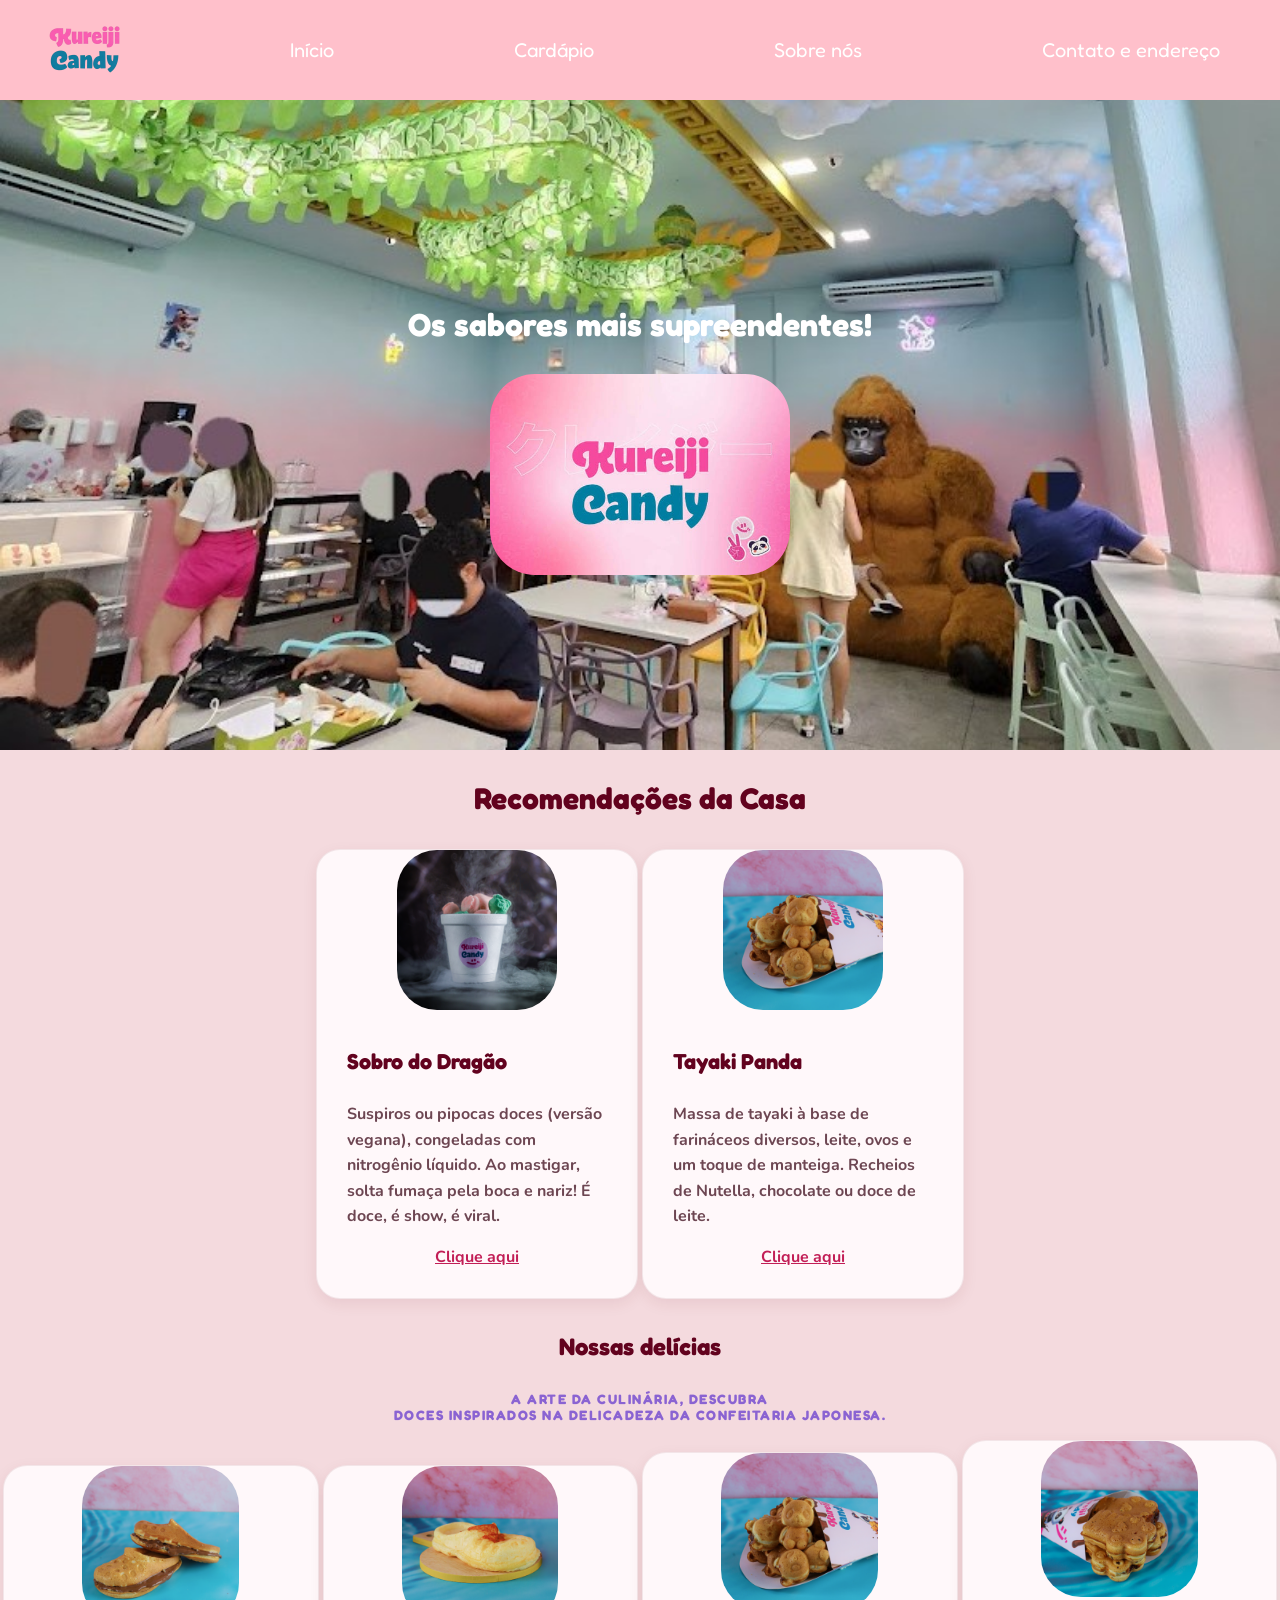
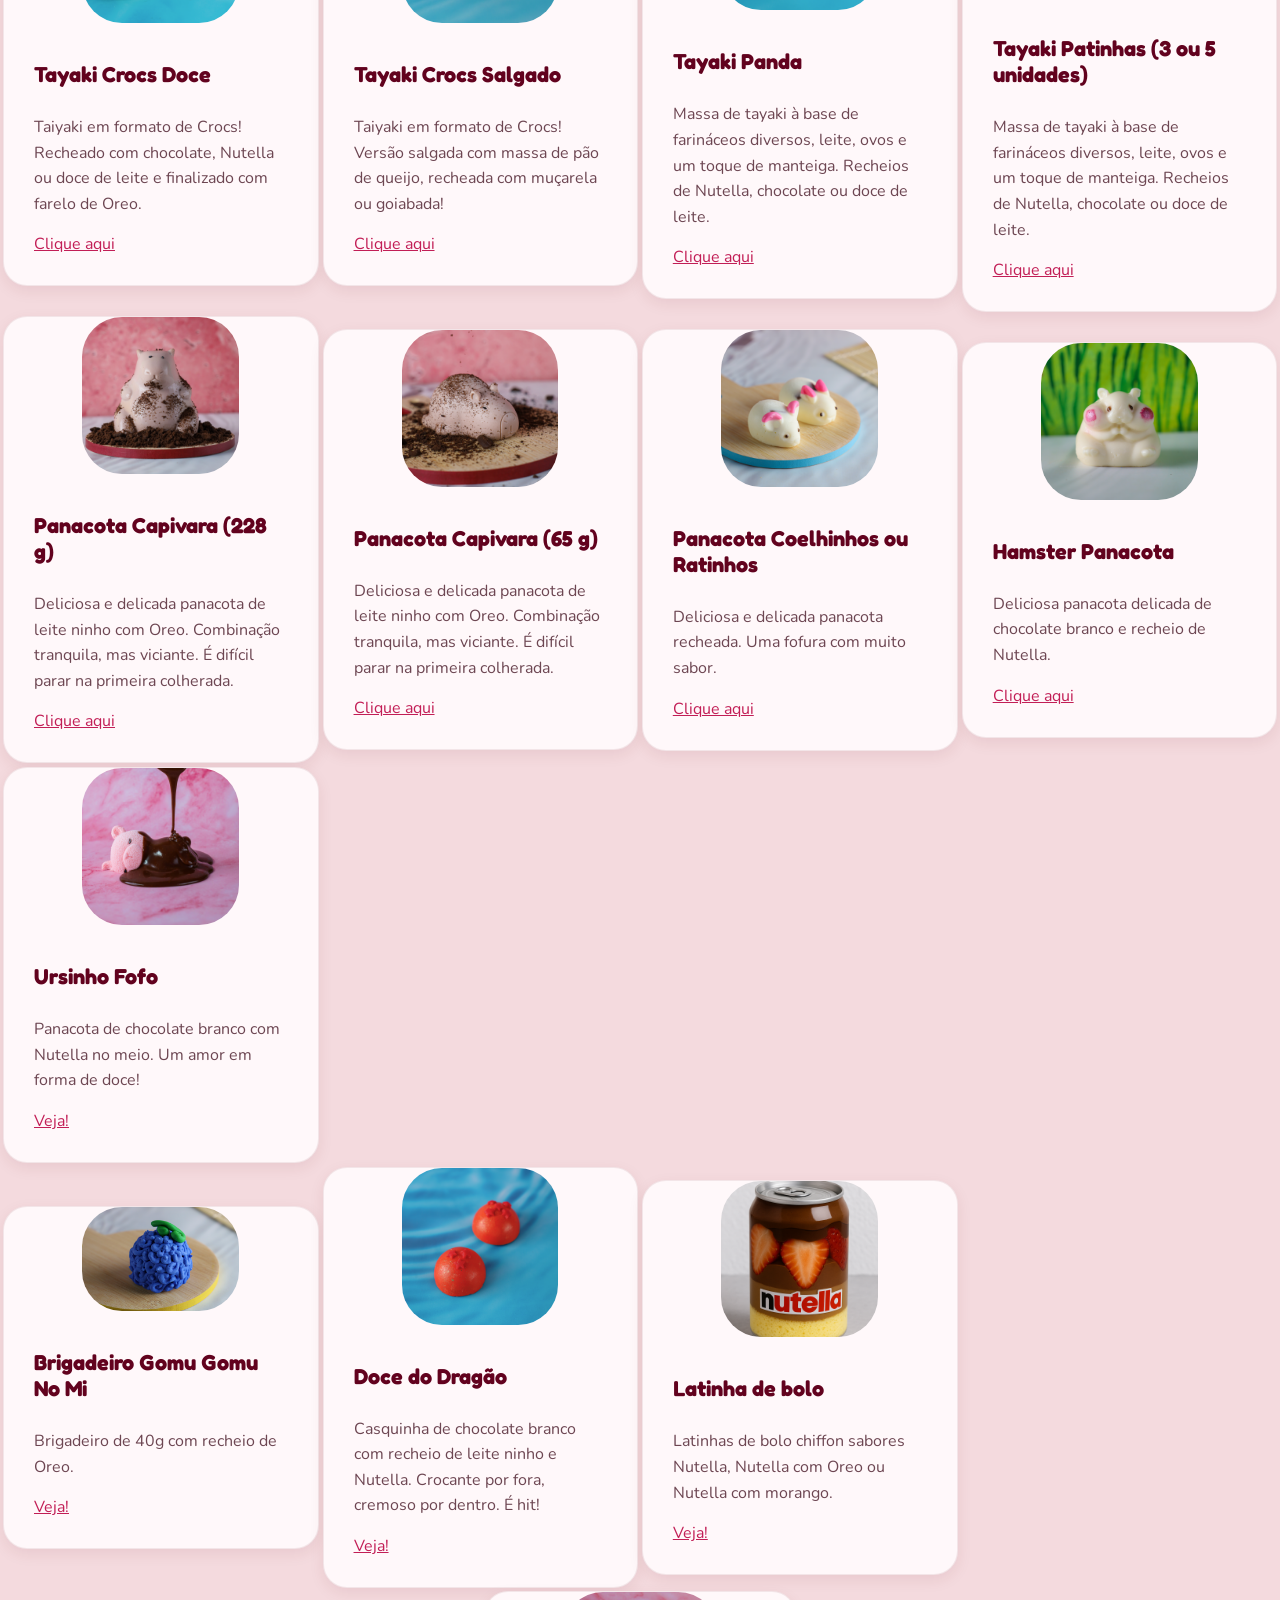
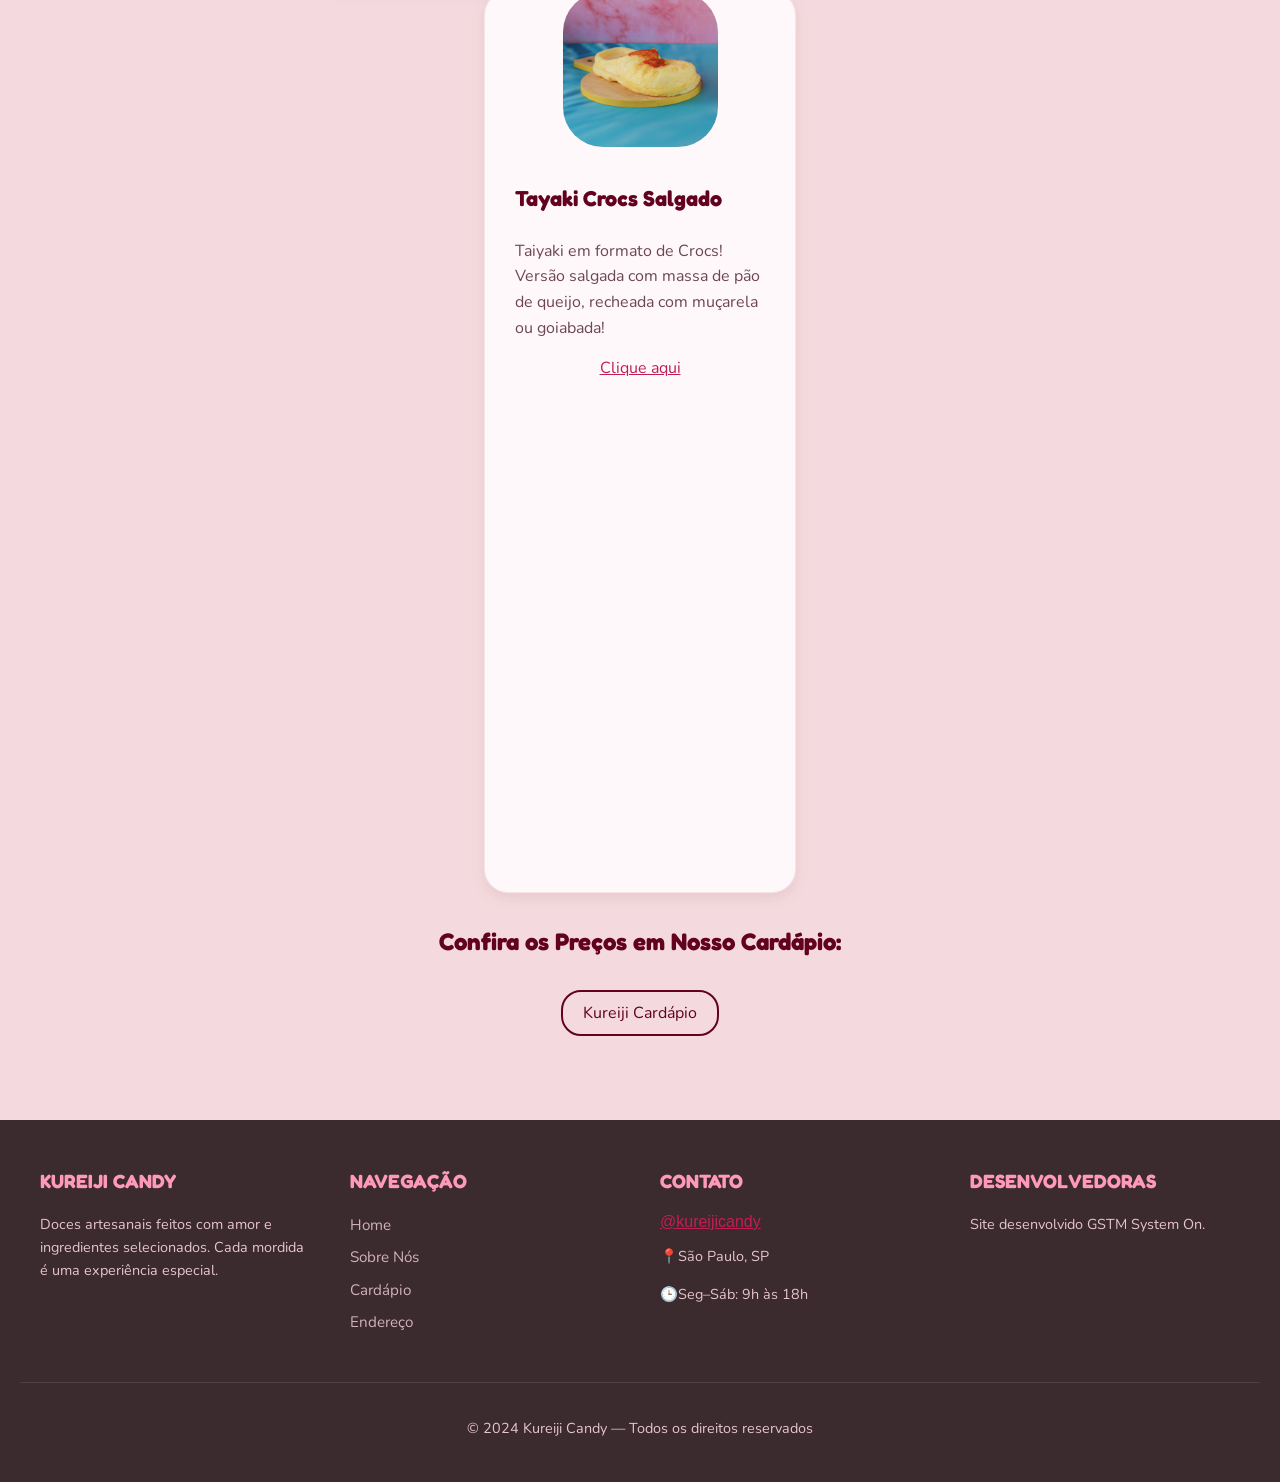
==== paginas/Cardapio.html @ 2e247483 "Revise menu items and update heading for pricing Updated the content and structure of the menu page," ====
<html>


<head>
    <title>Cardápio</title>
    <meta charset="UTF-8">


<!-- FONTE PARA TITULO FREDOKA -->
    <link rel="preconnect" href="https://fonts.googleapis.com">
    <link rel="preconnect" href="https://fonts.gstatic.com" crossorigin>
    <link href="https://fonts.googleapis.com/css2?family=Nunito:ital,wght@0,200..1000;1,200..1000&display=swap"
        rel="stylesheet">


    <!-- FONTE PARA TEXTO  NUNITO -->
    <link rel="preconnect" href="https://fonts.googleapis.com">
    <link rel="preconnect" href="https://fonts.gstatic.com" crossorigin>
    <link
        href="https://fonts.googleapis.com/css2?family=Fredoka:wght@300..700&family=Nunito:ital,wght@0,200..1000;1,200..1000&display=swap"
        rel="stylesheet">


    <link rel="stylesheet" href="../bootstrap/css/bootstrap.min.css">
    <link rel="stylesheet" href="../style/cardapio.css" />
</head>





<body class="pagina-cardapio">
   
    <div class="barranavegacao">
        <ul>
            <li><img src="../imagens/logo_kureiji_transparente.png" id="logo"></li>
            <li><a href="../index.html">Início</a></li>
            <li><a href="Cardapio.html">Cardápio</a></li>
            <li><a href="Sobre_nos.html">Sobre nós</a></li>
            <li><a href="Contato_e_endereco.html">Contato e endereço</a></li>
        </ul>
    </div>


    <div class="banner">
        <h1>Os sabores mais supreendentes!</h1>
        <img src="../imagens/logocardapio.jpg"/>
    </div>


    <h3>Recomendações da Casa</h3>      


   
<div>
 <center>
 <table>

 <tr>

<th> <section class="card" style="max-width: 320px">
   <img src="../imagens/Sopro do dragao-thumbnail.png" class="card-img-top" alt="Kureiji">
  <div class="card-body">
    <h4 class="card-title">Sobro do Dragão</h4>
    <p class="card-text">Suspiros ou pipocas doces (versão vegana), congeladas com nitrogênio líquido. Ao mastigar, solta fumaça pela boca e nariz! É doce, é show, é viral.</p>
    <a href="#" class="btn-solid theme-primary">Clique aqui</a>
  </div>
</section> </th>

<th> <section class="card" style="max-width: 320px">
  <img src="../imagens/Tayaki Panda-thumbnail.png" class="card-img-top" alt="...">
  <div class="card-body">
    <h4 class="card-title">Tayaki Panda</h4>
    <p class="card-text">Massa de tayaki à base de farináceos diversos, leite, ovos e um toque de manteiga. Recheios de Nutella, chocolate ou doce de leite.</p>
    <a href="#" class="btn-solid theme-primary">Clique aqui</a>
  </div>
</section> </th>


 </tr>
 </table>
 </center>
</div>

<section class="text-center mb-5">
           
            <h1 class="display-4 fw-bold">Nossas delícias</h1>
            <p class="lead">
            <p class="text-uppercase subtitulo"> A arte da culinária, descubra 
            <br/> doces inspirados na delicadeza da confeitaria japonesa.</p> 
        </section>

<div>
 <center>
 <table>
 <tr>
   
<td> <section class="card" style="max-width: 320px">
   <img src="../imagens/Crocs doce-thumbnail.png" class="card-img-top" alt="Kureiji">
  <div class="card-body">
    <h4 class="card-title">Tayaki Crocs Doce</h4>
    <p class="card-text">Taiyaki em formato de Crocs! Recheado com chocolate, Nutella ou doce de leite e finalizado com farelo de Oreo.</p>
    <a href="#" class="btn-solid theme-primary">Clique aqui</a>
  </div>
</section> </td>

<td> <section class="card" style="max-width: 320px">
  <img src="../imagens/crocs salgado-thumbnail.png" class="card-img-top" alt="...">
  <div class="card-body">
    <h4 class="card-title">Tayaki Crocs Salgado</h4>
    <p class="card-text">Taiyaki em formato de Crocs! Versão salgada com massa de pão de queijo, recheada com muçarela ou goiabada!</p>
    <a href="#" class="btn-solid theme-primary">Clique aqui</a>
  </div>
</section> </td>

<td> <section class="card" style="max-width: 320px">
  <img src="../imagens/Tayaki Panda-thumbnail.png" class="card-img-top" alt="...">
  <div class="card-body">
    <h4 class="card-title">Tayaki Panda</h4>
    <p class="card-text">Massa de tayaki à base de farináceos diversos, leite, ovos e um toque de manteiga. Recheios de Nutella, chocolate ou doce de leite.</p>
    <a href="#" class="btn-solid theme-primary">Clique aqui</a>
  </div>
</section> </td>

<td> <section class="card" style="max-width: 320px">
  <img src="../imagens/Tayaki patinhas-thumbnail.png" class="card-img-top" alt="...">
  <div class="card-body">
    <h4 class="card-title">Tayaki Patinhas (3 ou 5 unidades)</h4>
    <p class="card-text">Massa de tayaki à base de farináceos diversos, leite, ovos e um toque de manteiga. Recheios de Nutella, chocolate ou doce de leite.</p>
    <a href="#" class="btn-solid theme-primary">Clique aqui</a>
  </div>
</section> </td>

 </tr>

 <tr>

<td> <section class="card" style="max-width: 320px">
  <img src="../imagens/Panacota Capivara-thumbnail.png" class="card-img-top" alt="...">
  <div class="card-body">
    <h4 class="card-title">Panacota Capivara (228 g)</h4>
    <p class="card-text">Deliciosa e delicada panacota de leite ninho com Oreo. Combinação tranquila, mas viciante. É difícil parar na primeira colherada.</p>
    <a href="#" class="btn-solid theme-primary">Clique aqui</a>
  </div>
</section> </td>

<td> <section class="card" style="max-width: 320px">
  <img src="../imagens/Panacota Capivara 2-thumbnail.png" class="card-img-top" alt="...">
  <div class="card-body">
    <h4 class="card-title">Panacota Capivara (65 g)</h4>
    <p class="card-text">Deliciosa e delicada panacota de leite ninho com Oreo. Combinação tranquila, mas viciante. É difícil parar na primeira colherada.</p>
    <a href="#" class="btn-solid theme-primary">Clique aqui</a>
  </div>
</section> </td>

<td> <section class="card" style="max-width: 320px">
  <img src="../imagens/Panacota coelhinhos ou ratinhos-thumbnail.png" class="card-img-top" alt="...">
  <div class="card-body">
    <h4 class="card-title">Panacota Coelhinhos ou Ratinhos</h4>
    <p class="card-text">Deliciosa e delicada panacota recheada. Uma fofura com muito sabor.</p>
    <a href="#" class="btn-solid theme-primary">Clique aqui</a>
  </div>
</section> </td>

<td> <section class="card" style="max-width: 320px">
  <img src="../imagens/Panacota hamster-thumbnail.png" class="card-img-top" alt="...">
  <div class="card-body">
    <h4 class="card-title">Hamster Panacota</h4>
    <p class="card-text">Deliciosa panacota delicada de chocolate branco e recheio de Nutella.</p>
    <a href="#" class="btn-solid theme-primary">Clique aqui</a>
  </div>
</section> </td>

 <tr>
<td> <section class="card" style="max-width: 320px">
  <img src="../imagens/Ursinho-thumbnail.png" class="card-img-top" alt="...">
  <div class="card-body">
    <h4 class="card-title">Ursinho Fofo</h4>
    <p class="card-text">Panacota de chocolate branco com Nutella no meio. Um amor em forma de doce!</p>
    <a href="#" class="btn-solid theme-primary">Veja!</a>
  </div>
</section> </td>
 </tr>

 <tr>

<td> <section class="card" style="max-width: 320px">
  <img src="../imagens/frutaluffy.png" class="card-img-top" alt="...">
  <div class="card-body">
    <h4 class="card-title">Brigadeiro Gomu Gomu No Mi</h4>
    <p class="card-text">Brigadeiro de 40g com recheio de Oreo.</p>
    <a href="#" class="btn-solid theme-primary">Veja!</a>
  </div>
</section> </td>

<td> <section class="card" style="max-width: 320px">
  <img src="../imagens/Dragon Ball-thumbnail.png" class="card-img-top" alt="...">
  <div class="card-body">
    <h4 class="card-title">Doce do Dragão</h4>
    <p class="card-text">Casquinha de chocolate branco com recheio de leite ninho e Nutella. Crocante por fora, cremoso por dentro. É hit!</p>
    <a href="#" class="btn-solid theme-primary">Veja!</a>
  </div>
</section> </td>

<td> <section class="card" style="max-width: 320px">
  <img src="../imagens/E8A34E7C-E287-4831-8117-99AF22EE2E2E-thumbnail.png" class="card-img-top" alt="...">
  <div class="card-body">
    <h4 class="card-title">Latinha de bolo</h4>
    <p class="card-text">Latinhas de bolo chiffon sabores Nutella, Nutella com Oreo ou Nutella com morango.</p>
    <a href="#" class="btn-solid theme-primary">Veja!</a>
  </div>
</section> </td>


 </tr>

 </tr>
 </table>
 </center>
</div>



<td> <center> <section class="card" style="max-width: 310px">
  <img src="../imagens/crocs salgado-thumbnail.png" class="card-img-top" alt="...">
  <div class="card-body">
    <h4 class="card-title">Tayaki Crocs Salgado</h4>
    <p class="card-text">Taiyaki em formato de Crocs! Versão salgada com massa de pão de queijo, recheada com muçarela ou goiabada!</p>
    <a href="#" class="btn-solid theme-primary">Clique aqui</a>
  </div>
</section> </center> </td>




      

        <h2>Confira os Preços em Nosso Cardápio:</h2>

    <div class="links">

         <a href="https://kureijicandy.menulegal.app/#product" target="_blank">Kureiji Cardápio</a>
    </div>
</br> </br>


        <footer>
        <div class="footer-content">


            <div class="footer-coluna">
                <h3>Kureiji Candy</h3>
                <p>Doces artesanais feitos com amor e ingredientes selecionados. Cada mordida é uma experiência
                    especial.</p>
            </div>


            <div class="footer-coluna">
                <h3>Navegação</h3>
                <ul>
                    <li><a href="../index.html">Home</a></li>
                    <li><a href="Sobre_nos.html">Sobre Nós</a></li>
                    <li><a href="Cardapio.html">Cardápio</a></li>
                    <li><a href="Contato_e_endereco.html">Endereço</a></li>
                </ul>
            </div>


            <div class="footer-coluna">
                <h3>Contato</h3>
                <a href="https://www.instagram.com/kureijicandy/" target="_blank"
                    rel="noopener noreferrer">@kureijicandy</a>
                <p>📍São Paulo, SP</p>
                <p>🕒Seg–Sáb: 9h às 18h</p>
            </div>


            <div class="footer-coluna">
                <h3>Desenvolvedoras</h3>
                <p>Site desenvolvido GSTM System On.</p>
            </div>
           
        </div>


        <div class="copyright">
            <p>&copy; 2024 Kureiji Candy — Todos os direitos reservados</p>
        </div>


    </footer>
</body>


<script src="../bootstrap/js/bootstrap.bundle.min.js"></script>
<script src="../js/cardapio.js"></script>


</html>
---- style/cardapio.css ----
body {
    background: rgb(244, 218, 222);
    margin: 0;
}


.banner {
    background-image: url("../imagens/kureijiinterno.jpg");
    background-size: cover;
    background-position: center;
    height: 650px;
    display: flex;
    flex-direction: column;
    justify-content: center;
    align-items: center;
}


.banner img {
    width: 300px;
    border-radius: 45px;
    

}


img {
    border-radius: 40px;
    object-fit: cover; /* impede que a imagem fique distorcida*/
}


img {
    display: block;
    margin-left: auto;
    margin-right: auto;
    width: 50%;
}


.img-linha1 {
    display: flex;
    flex-wrap: wrap;
    gap: 10px;
}


.img-linha1 img {
    width: 300px;
    height: 250px;
    object-fit: cover; /* impede que a imagem fique distorcida*/
    display: block;
    margin-left: auto;
    margin-right: auto;
    width: 10%;
}


.banner h1 {
    color: white;
}


h1, h2, h3, h4 {
  font-family: 'Fredoka', sans-serif;
}


.barranavegacao ul {
  list-style-type: none;
  margin: 0;
  padding: 0px 35px;
  background-color: pink;
  display: flex;
  justify-content: space-between;
  align-items: center;
}


.barranavegacao ul li a {
  display: block;
  color: white;
  padding: 8px 25px;
  text-decoration: none;
  font-family: 'Fredoka', sans-serif;
  font-size: 20px;
}


.barranavegacao ul li a:hover {
  background-color: #4dd0e1;
  border-radius: 30px;
}


#logo {
  width: 100px;
  text-align: left;
  display: block;
}


.barranavegacao ul li a:visited {
  color: #c21e56;
}


h1 {
    color: #62021e;
    text-align: center;
    margin: 30px 0;
}


h2 {
    text-align: center;
    padding: 14px;
}


h3 {
    color: #62021e;
    text-align: center;
    font-size: 30px;


}


p {
    color: #62021e;
    text-align: center;
    font-family: 'Fredoka', sans-serif;
    font-size: 20px;
}


#header {
    text-align: center;
    padding: 40px 20px;
    font-family: 'Fredoka', sans-serif;
    background: linear-gradient(to bottom, #fff5d6, #ffd6d8);
    border-bottom: 2px solid #ffc0cb;
}


/* Estilo para a frase pequena superior */
#header .subtitulo {
    display: block;
    font-size: 0.85rem;
    font-weight: bold;
    color: #8a63d2;
    letter-spacing: 1.5px;
    margin-bottom: 10px;
    text-transform: uppercase;
    font-family: 'Fredoka', sans-serif;
}


/* Estilo para o título principal */
#header h1 {
    font-size: 2.5rem;
    color: #62021e;
    margin: 0 0 15px 0;
    font-weight: 800;
    font-family: 'Fredoka', sans-serif;
}


#header h2 {
    font-size: 2.5rem;
    color: white;
    margin: 0 0 15px 0;
    font-weight: 800;
    font-family: 'Fredoka', sans-serif;
}


#header h3 {
    font-size: 2.5rem;
    color: #62021e;
    margin: 0 0 15px 0;
    font-weight: 800;
    font-family: 'Fredoka', sans-serif;
}


/* Estilo para o parágrafo descritivo abaixo */
#header p {
    font-size: 1.05rem;
    color: #d1b2be;
    max-width: 600px;
    margin: 0 auto;
    line-height: 1.5;
    font-family: 'Nunito', sans-serif;
}


.links {
    text-align: center;
}


.links a[target="_blank"] {
    color: #62021e;
    display: flex;
    text-align: center;  
    background-position: center;
    border: 2px solid #62021e;
    border-radius: 20px;
    padding: 10px 20px;
    text-decoration: none;
    display: inline-flex;
}


.links a:hover, a:active {
  background-color: #62021e;
  border-radius: 30px;
  color: white;
}


a {
    color: #c21e56;
}


footer {
    background-color: #3b2a2e;
    /* Fundo escuro idêntico à imagem */
    color: #e6c5cc;
    padding: 50px 20px 20px 20px;
    font-family: 'Arial', sans-serif;
}


.footer-content {
    display: flex;
    justify-content: space-around;
    flex-wrap: wrap;
    max-width: 1200px;
    margin: 0 auto;
    gap: 40px;
}


.footer-coluna {
    flex: 1;
    min-width: 250px;
}


.footer-coluna h3 {
    color: #ff99bb;
    font-size: 1.2rem;
    margin-bottom: 20px;
    text-transform: uppercase;
    font-family: 'Fredoka', sans-serif;
    text-align: left ;


}


.footer-coluna p,
.footer-coluna ul {
    font-size: 0.95rem;
    line-height: 1.6;
    color: #d1b2be;
    font-family: 'Nunito', sans-serif;
    text-align: left ;
}


.footer-coluna ul {
    list-style: none;
    padding: 0;
    margin: 0;
    text-align: left ;


}


.footer-coluna ul li a {
    color: #d1b2be;
    text-decoration: none;
    display: block;
    margin-bottom: 8px;
    text-align: left ;
}


.footer-coluna ul li a:hover {
    color: #ffffff;
}


.copyright {
    border-top: 1px solid rgba(255, 255, 255, 0.1);
    text-align: center;
    padding-top: 20px;
    margin-top: 40px;
    font-size: 0.85rem;
    color: #b394a1;
}


.copyright p {
    font-family: 'Nunito', sans-serif;
    font-size: 13px;
    color: #b394a1;
}


a {
    color: #c21e56;
}


.carousel-slide {
    align-items: center;
    flex: content;
    flex-direction: 10px;
}


.carousel-inner {
    display: flex;
    justify-content: center;
    align-items: center;
    width: 200%;
    height: 200%;
    width: 100%;
    height: 100%;
}


.carousel-icon-next {
    position: absolute;
    top: 50%;
    right: 10px;
    transform: translateY(-50%);
    font-size: 2rem;
    color: #62021e;
    cursor: pointer;
}


.carousel-icon-next span[target="_blank"] {
    color: #62021e;
    display: flex;
    text-align: center;  
    background-position: center;
    border: 2px solid #62021e;
    border-radius: 20px;
    padding: 10px 20px;
    text-decoration: none;
    display: inline-flex;
}

/* ========================================
   KUREIJI GANDY — ESTILO DO CARDÁPIO
   ======================================== */


.pagina-cardapio {
    background: rgb(244, 218, 222);
    color: #62021e;
    font-family: 'Nunito', sans-serif;
}


/* Cabeçalho e navegação */


.pagina-cardapio .navbar {
    background-color: pink;
    border-radius: 20px;
    padding: 12px 24px;
}


.pagina-cardapio .navbar-brand {
    color: #62021e;
    font-family: 'Fredoka', sans-serif;
    font-size: 1.6rem;
    font-weight: 700;
}


.pagina-cardapio .navbar-brand:hover {
    color: #c21e56;
}


.pagina-cardapio .nav-link {
    color: #62021e;
    font-family: 'Fredoka', sans-serif;
    font-size: 1.1rem;
    border-radius: 20px;
    padding: 8px 16px;
    transition: background-color 0.2s ease;
}


.pagina-cardapio .nav-link:hover,
.pagina-cardapio .nav-link.active {
    background-color: #4dd0e1;
    color: #62021e;
}


/* Título do cardápio */


.pagina-cardapio .subtitulo {
    color: #8a63d2;
    font-family: 'Fredoka', sans-serif;
    font-size: 0.85rem;
    font-weight: bold;
    letter-spacing: 1.5px;
    text-transform: uppercase;
}


.pagina-cardapio main h1 {
    color: #62021e;
    font-family: 'Fredoka', sans-serif;
    font-weight: 800;
    margin: 15px 0;
}


.pagina-cardapio main .lead {
    color: #62021e;
    font-family: 'Nunito', sans-serif;
    font-size: 1.1rem;
}


/* Pesquisa e seleção de categorias */


.pagina-cardapio .form-label {
    color: #62021e;
    font-family: 'Fredoka', sans-serif;
    font-weight: 600;
}


.pagina-cardapio .form-control,
.pagina-cardapio .form-select {
    background-color: #fff8fa;
    border: 1px solid #d98caa;
    border-radius: 12px;
    color: #62021e;
    padding: 12px 14px;
}


.pagina-cardapio .form-control:focus,
.pagina-cardapio .form-select:focus {
    border-color: #c21e56;
    box-shadow: 0 0 0 0.2rem rgba(194, 30, 86, 0.15);
}


/* Cards dos doces */


.pagina-cardapio .card {
    height: 100%;
    overflow: hidden;
    background-color: #fff8fa;
    border: 1px solid rgba(98, 2, 30, 0.08);
    border-radius: 24px;
    box-shadow: 0 5px 15px rgba(98, 2, 30, 0.08);
    transition: transform 0.25s ease,
                box-shadow 0.25s ease;
}


.pagina-cardapio .card:hover {
    transform: translateY(-6px);
    box-shadow: 0 12px 25px rgba(98, 2, 30, 0.16);
}


/* Imagens dos produtos */


.pagina-cardapio .imagem-doce img {
    display: block;
    width: 10px;
    height: 10px;
    margin: 5px auto;
    border-radius: 5px;
    object-fit: cover;
    margin-left: auto;
    margin-right: auto;
    width: 10%;
}




/* Conteúdo dos cards */

.pagina-cardapio .card {
    
}

.pagina-cardapio .card-body {
    display: flex;
    flex-direction: column;
    padding: 30px;
}


.pagina-cardapio .etiqueta {
    align-self: flex-start;
    background-color: #f6c8d5;
    color: #62021e;
    border-radius: 20px;
    padding: 7px 12px;
    font-family: 'Fredoka', sans-serif;
    font-weight: 500;
}


.pagina-cardapio .card-title {
    color: #62021e;
    font-family: 'Fredoka', sans-serif;
    font-size: 1.35rem;
    font-weight: 700;
    text-align: left;
    padding: 0;
    margin: 8px 0 12px;
}


.pagina-cardapio .card-text {
    color: #6d4652;
    font-family: 'Nunito', sans-serif;
    font-size: 1rem;
    line-height: 1.6;
    text-align: left;
}


.pagina-cardapio .preco {
    color: #c21e56;
    font-family: 'Fredoka', sans-serif;
    font-size: 1.3rem;
    font-weight: 700;
    text-align: left;
    margin: 15px 0;
}


/* Botões */


.pagina-cardapio .btn-detalhes {
    background-color: #62021e;
    color: white;
    border: 2px solid #62021e;
    border-radius: 25px;
    padding: 10px 16px;
    font-family: 'Fredoka', sans-serif;
    transition: background-color 0.2s ease,
                color 0.2s ease;
}


.pagina-cardapio .btn-detalhes:hover {
    background-color: #c21e56;
    border-color: #c21e56;
    color: white;
}


.pagina-cardapio .btn-detalhes:focus-visible {
    outline: 3px solid #8a63d2;
    outline-offset: 3px;
}


/* Mensagem quando não há resultados */


.pagina-cardapio #mensagemVazia {
    color: #62021e;
    font-family: 'Fredoka', sans-serif;
    font-size: 1.2rem;
}


/* Janela de detalhes */


.pagina-cardapio .modal-content {
    background-color: #fff8fa;
    border: 2px solid #f6c8d5;
    border-radius: 24px;
}


.pagina-cardapio .modal-header {
    border-bottom-color: #f0c1cf;
}


.pagina-cardapio .modal-title {
    color: #62021e;
    font-family: 'Fredoka', sans-serif;
    font-weight: 700;
}


.pagina-cardapio .modal-body p {
    color: #62021e;
    font-family: 'Nunito', sans-serif;
    font-size: 1rem;
    text-align: left;
}


.pagina-cardapio .modal-footer {
    border-top-color: #f0c1cf;
}


/* Rodapé */


.pagina-cardapio footer {
    background-color: #3b2a2e;
    color: #e6c5cc;
    margin-top: 40px;
    padding: 30px 20px;
}


.pagina-cardapio footer p {
    color: #e6c5cc;
    font-family: 'Nunito', sans-serif;
    font-size: 0.9rem;
}


/* Ajustes para celulares */


@media (max-width: 576px) {
    .pagina-cardapio .navbar {
        padding: 10px 14px;
    }


    .pagina-cardapio main h1 {
        font-size: 2.2rem;
    }


    
.pagina-cardapio .imagem-doce {
        height: 220px;
    }
    .pagina-cardapio .card-body {
        padding: 18px;
    }
}
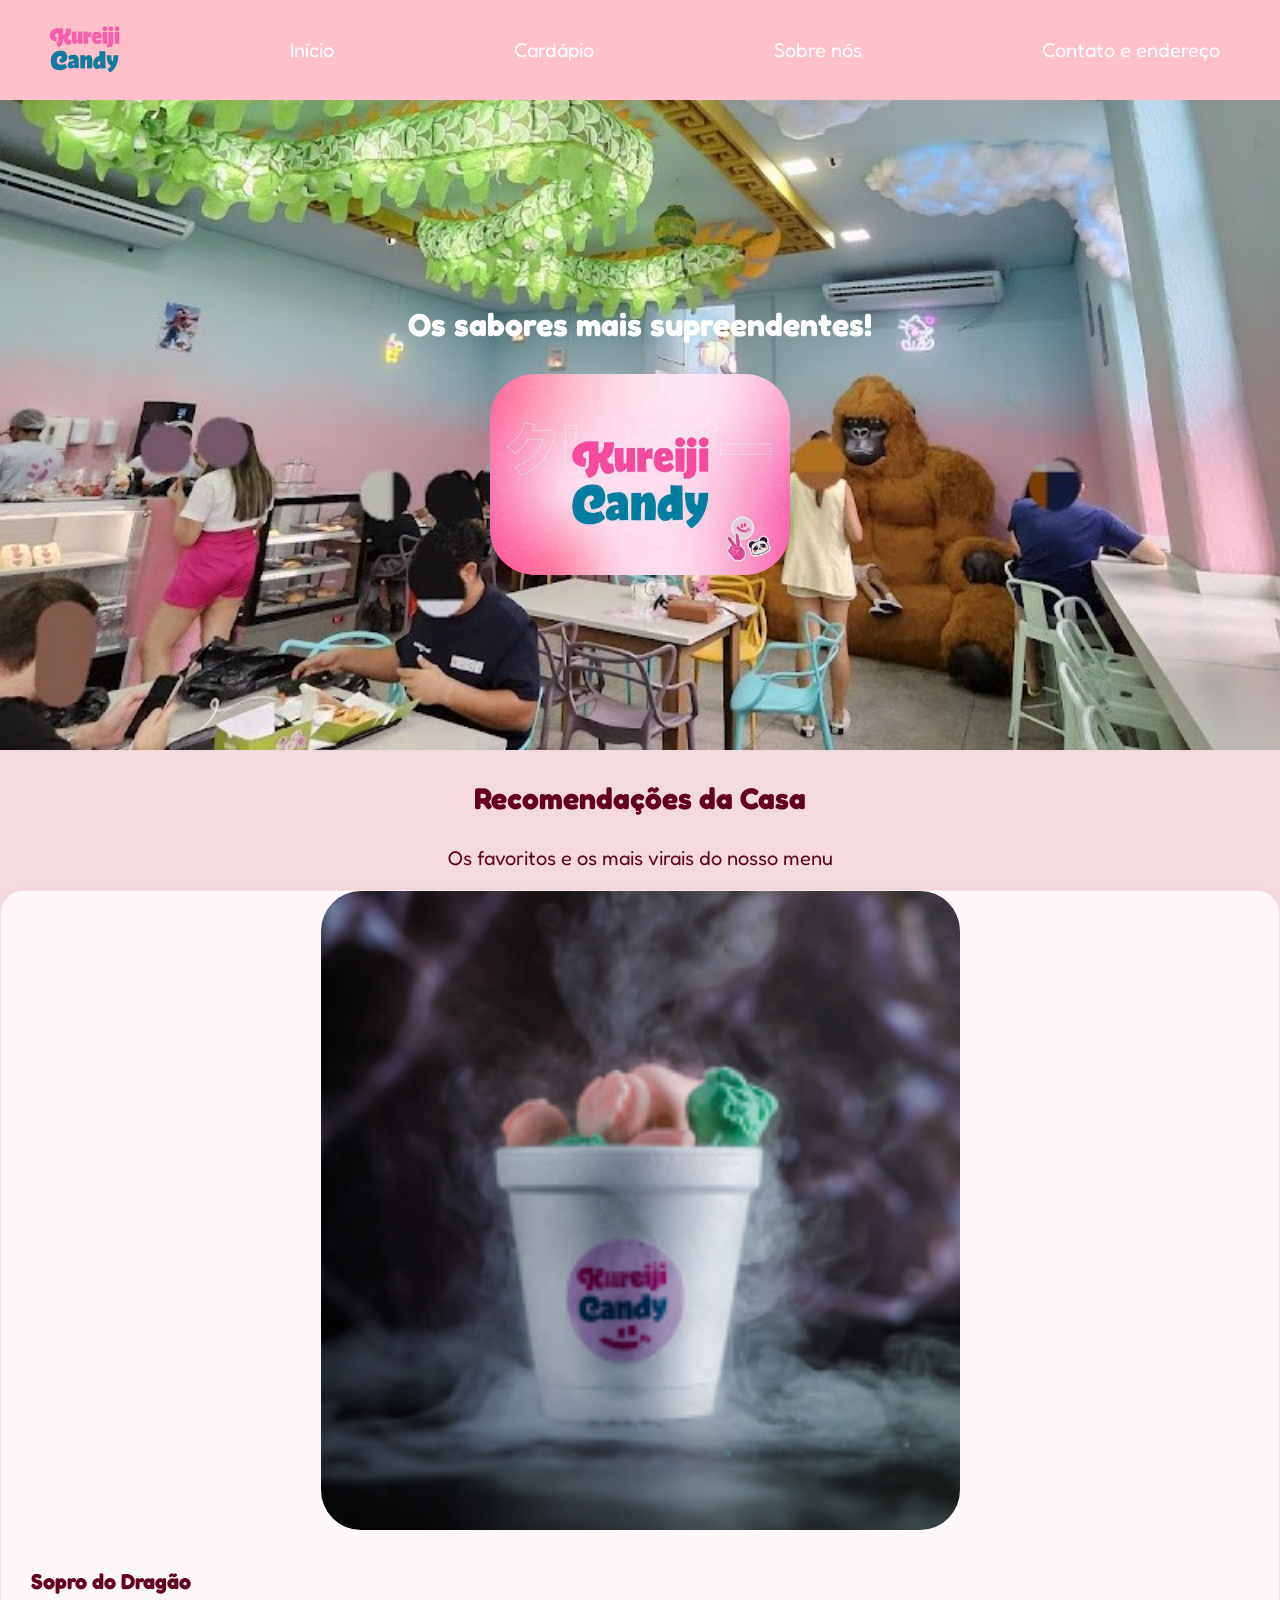
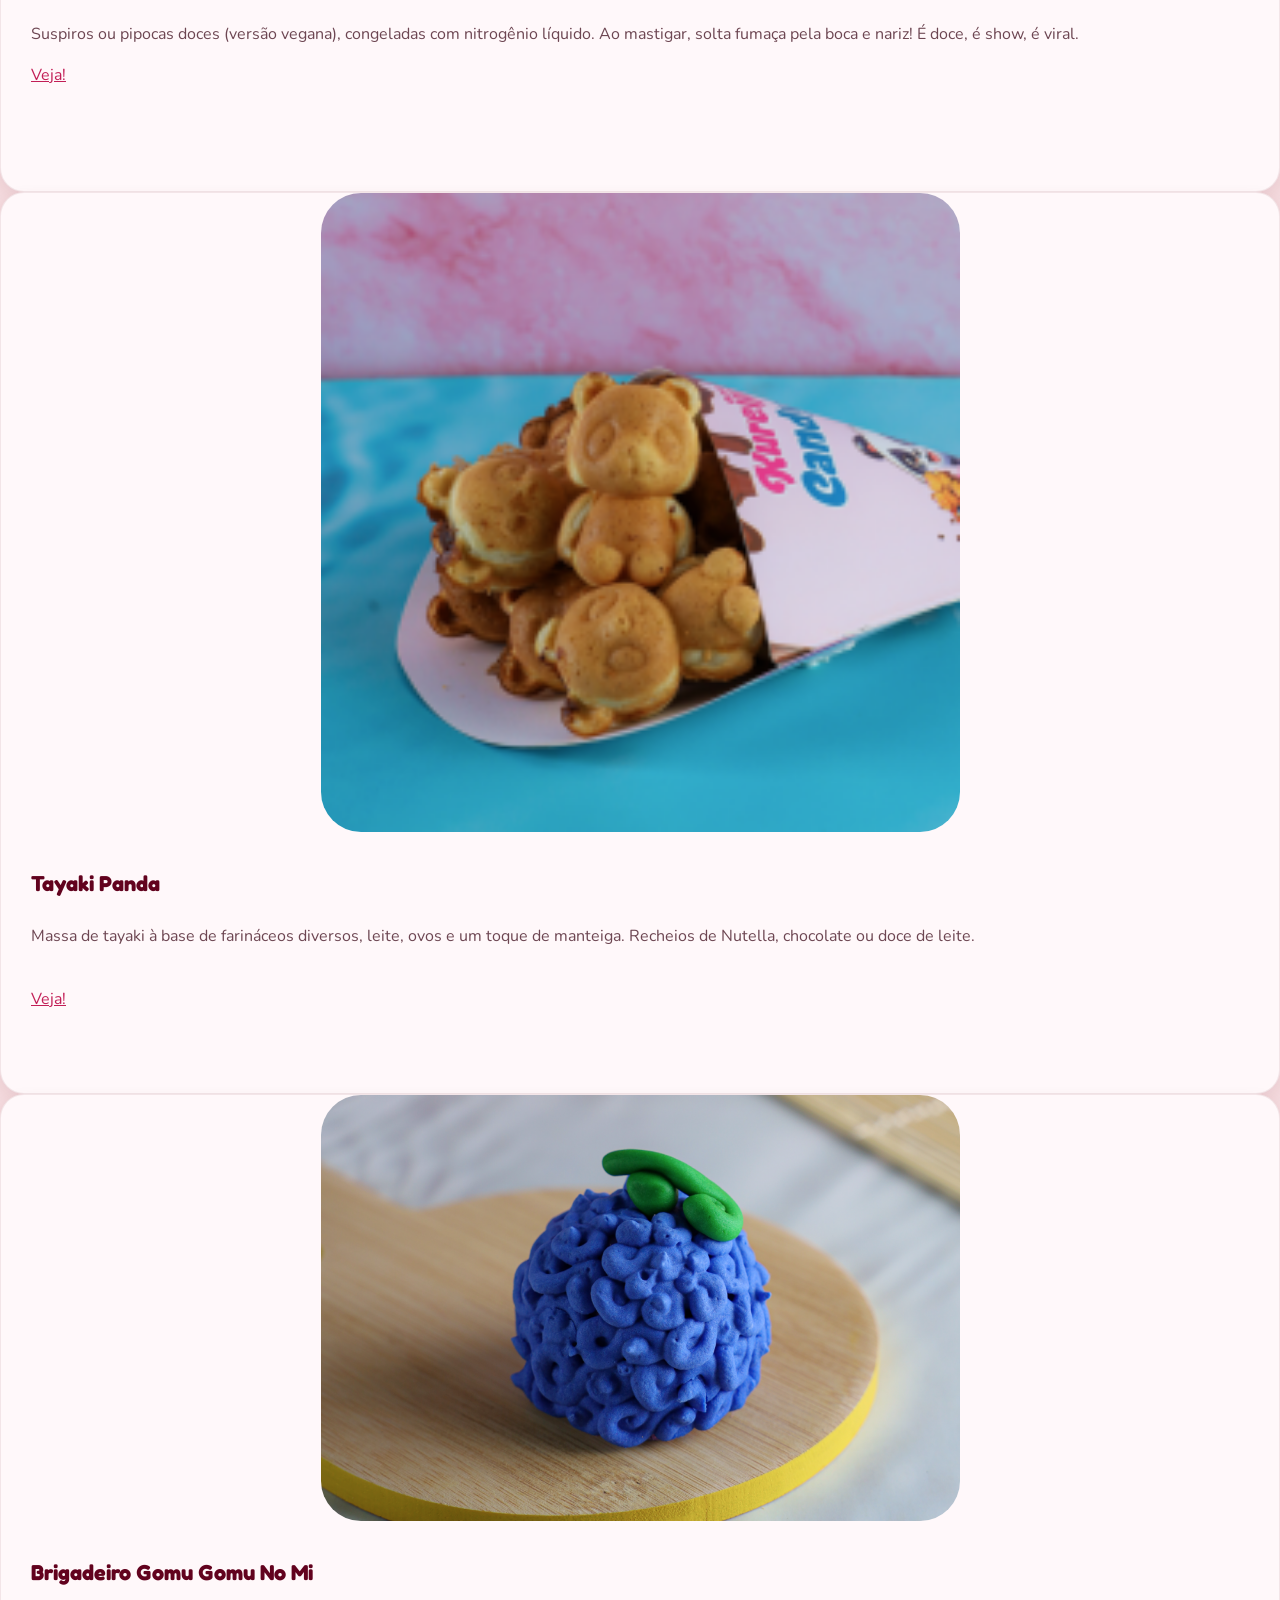
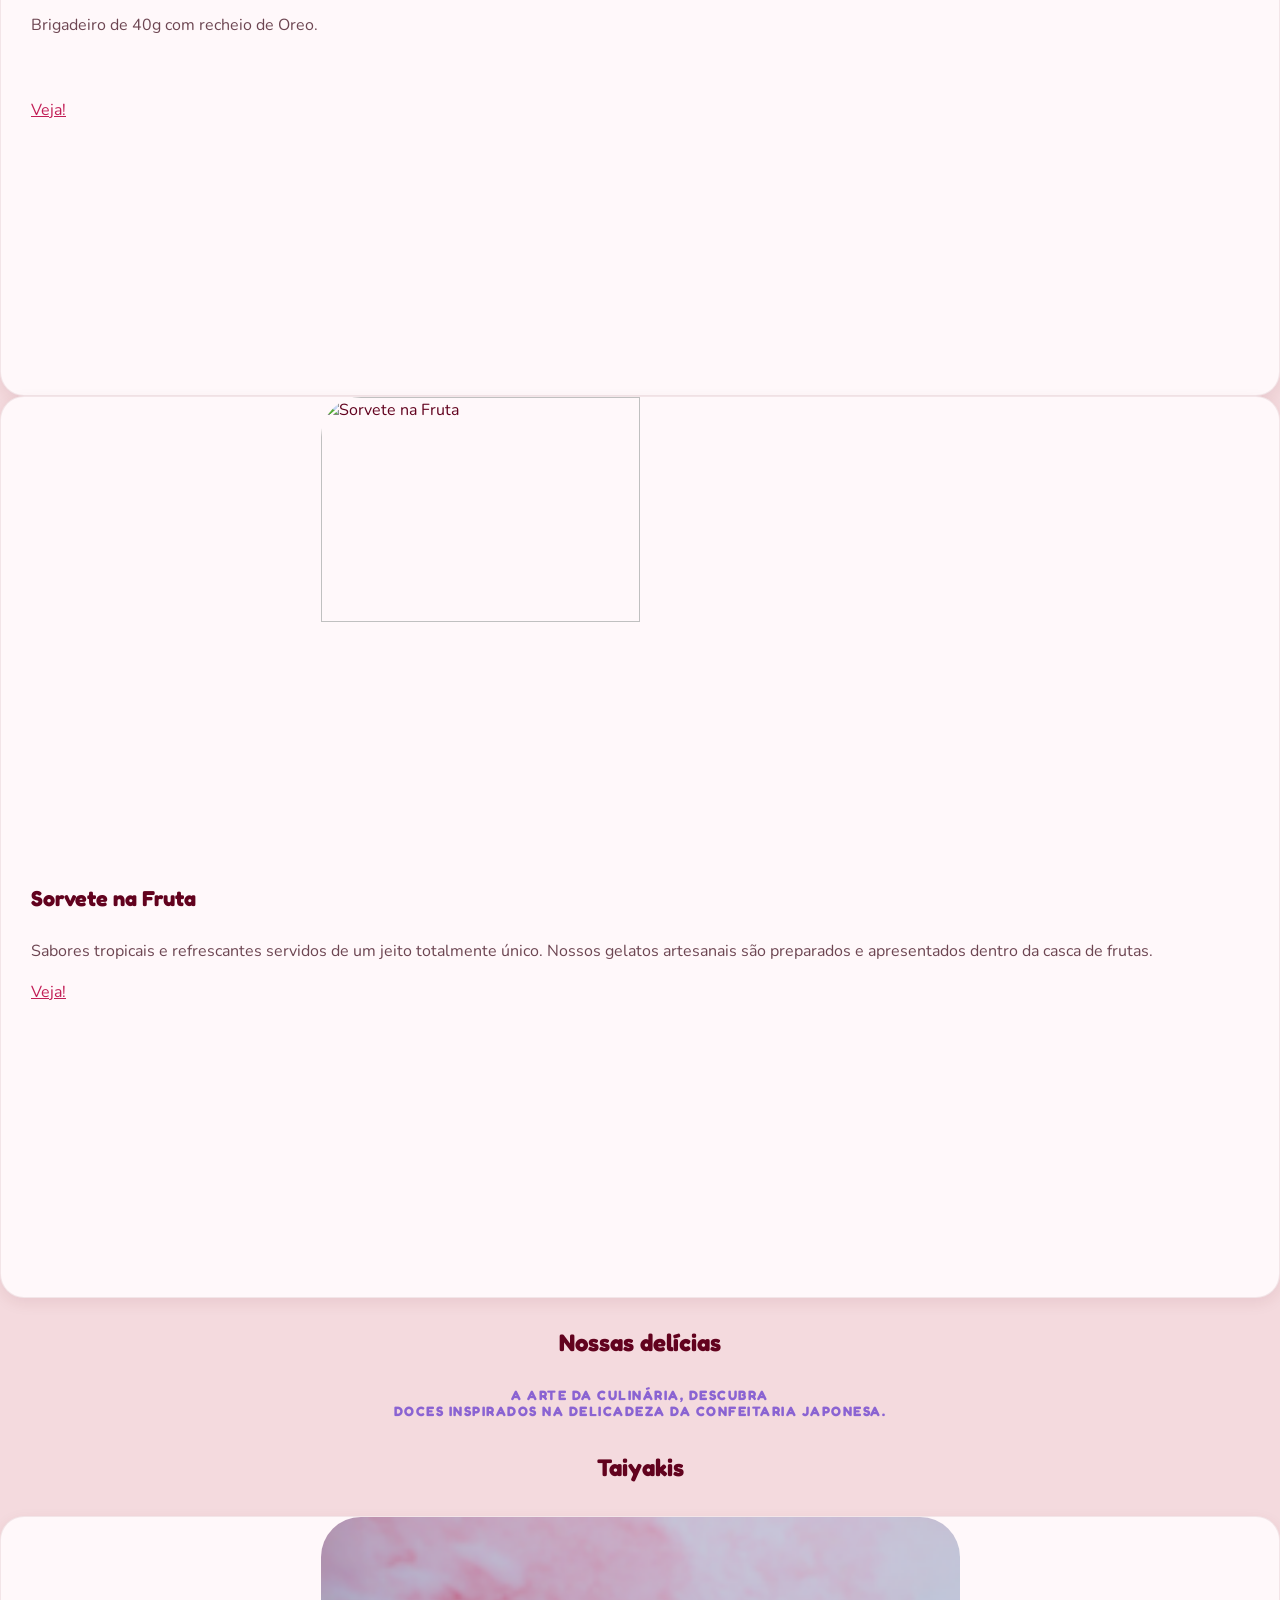
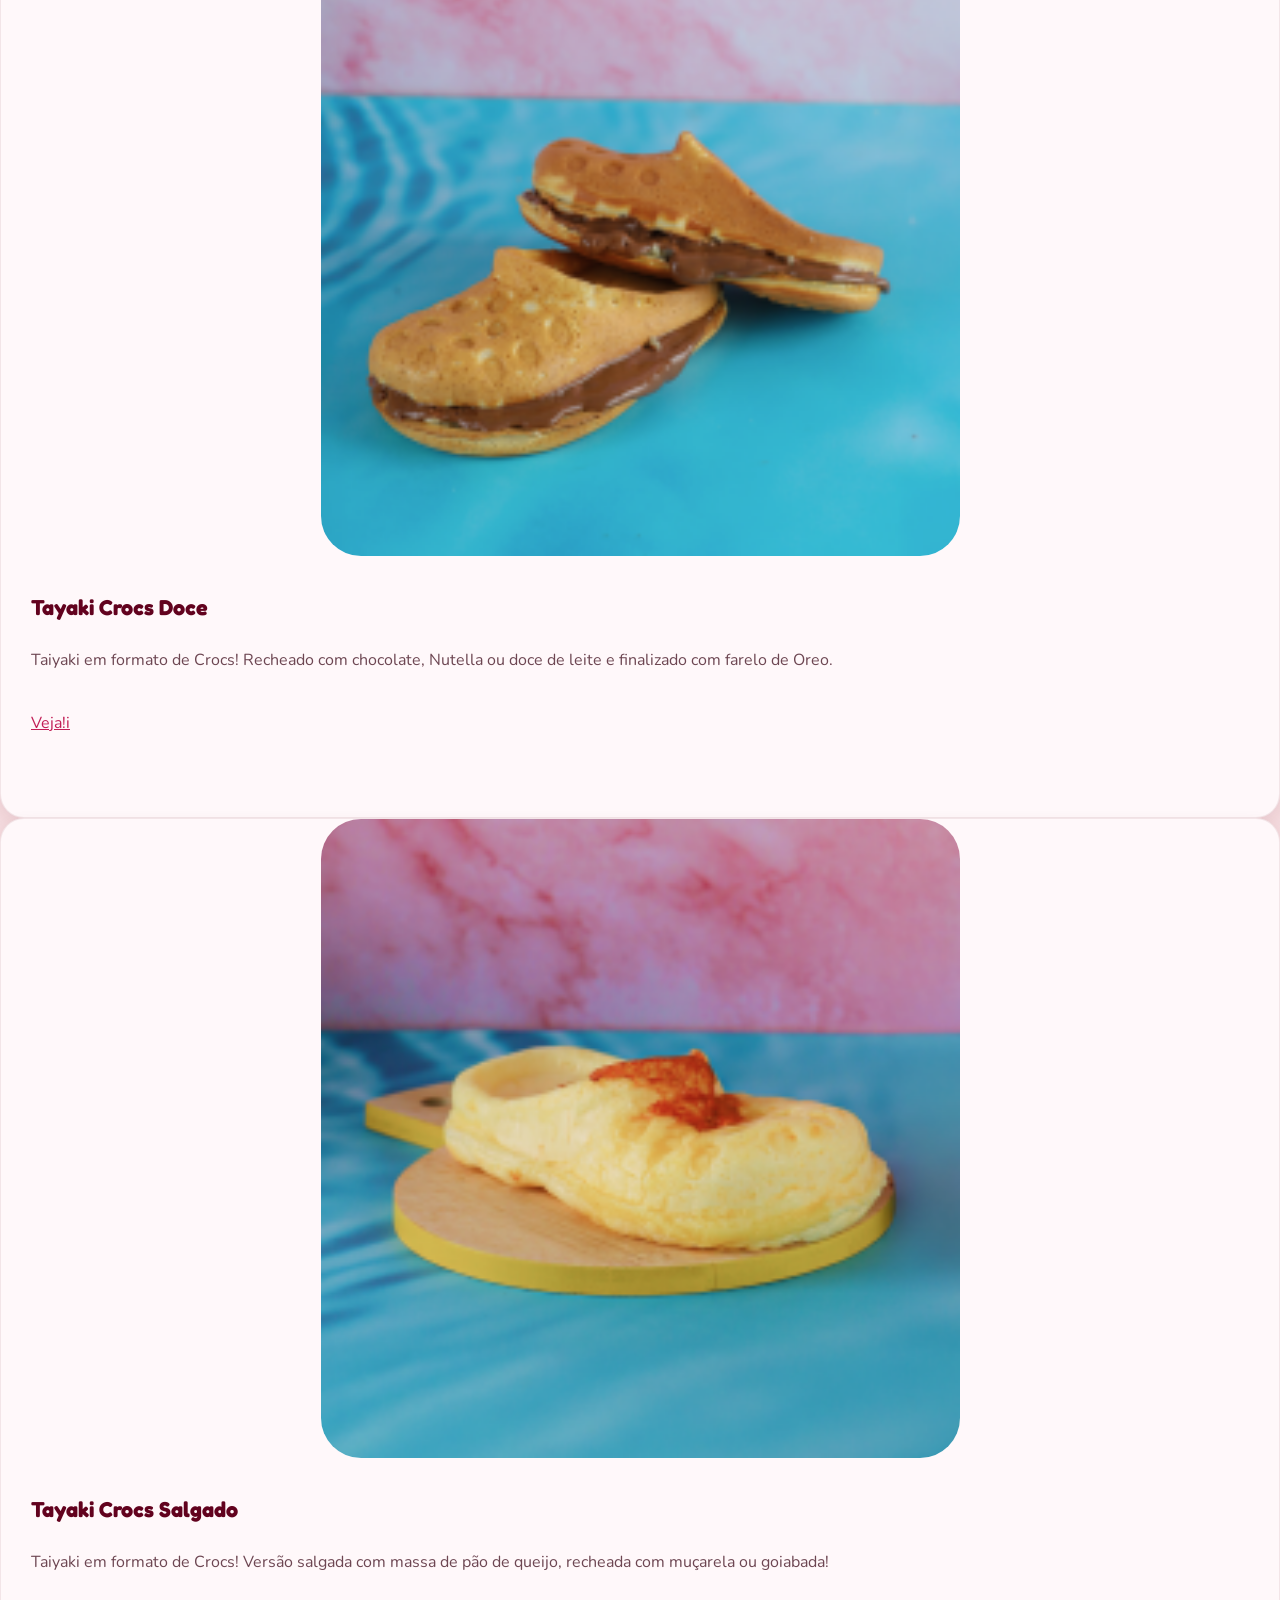
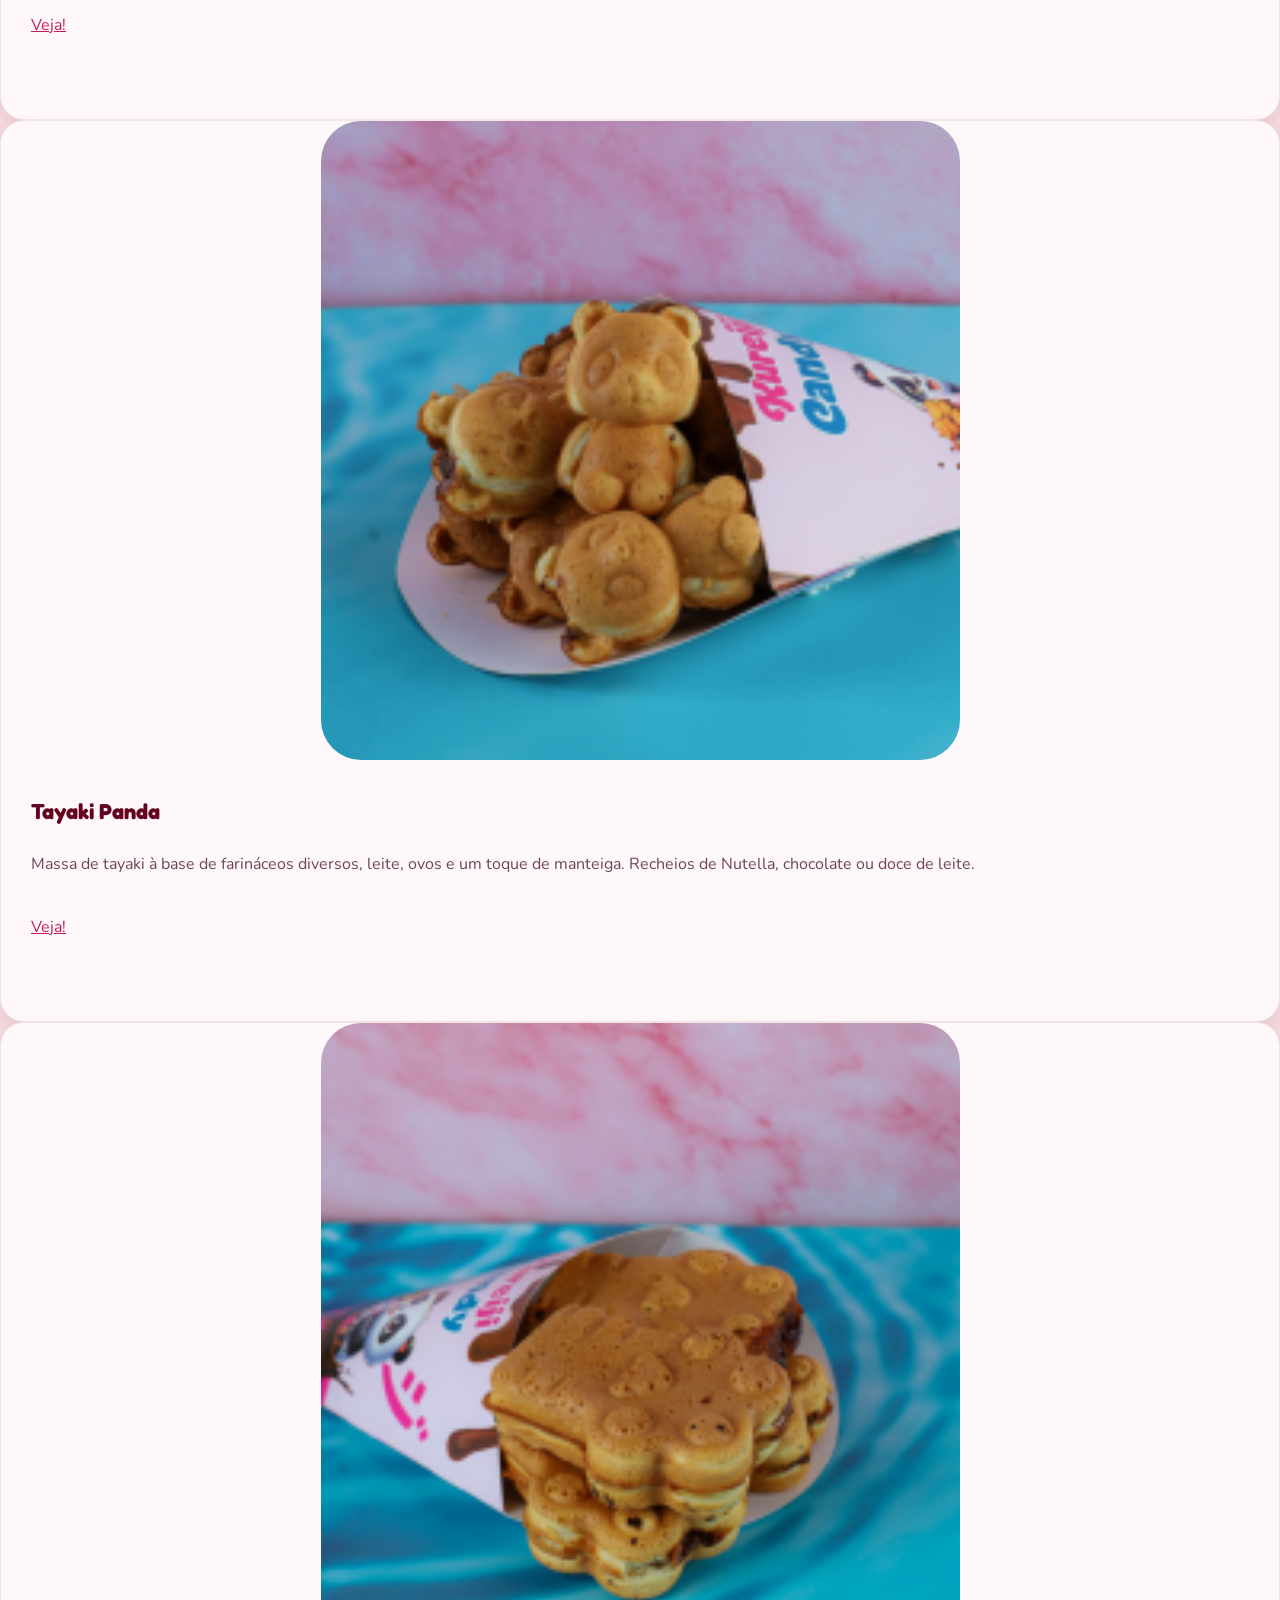
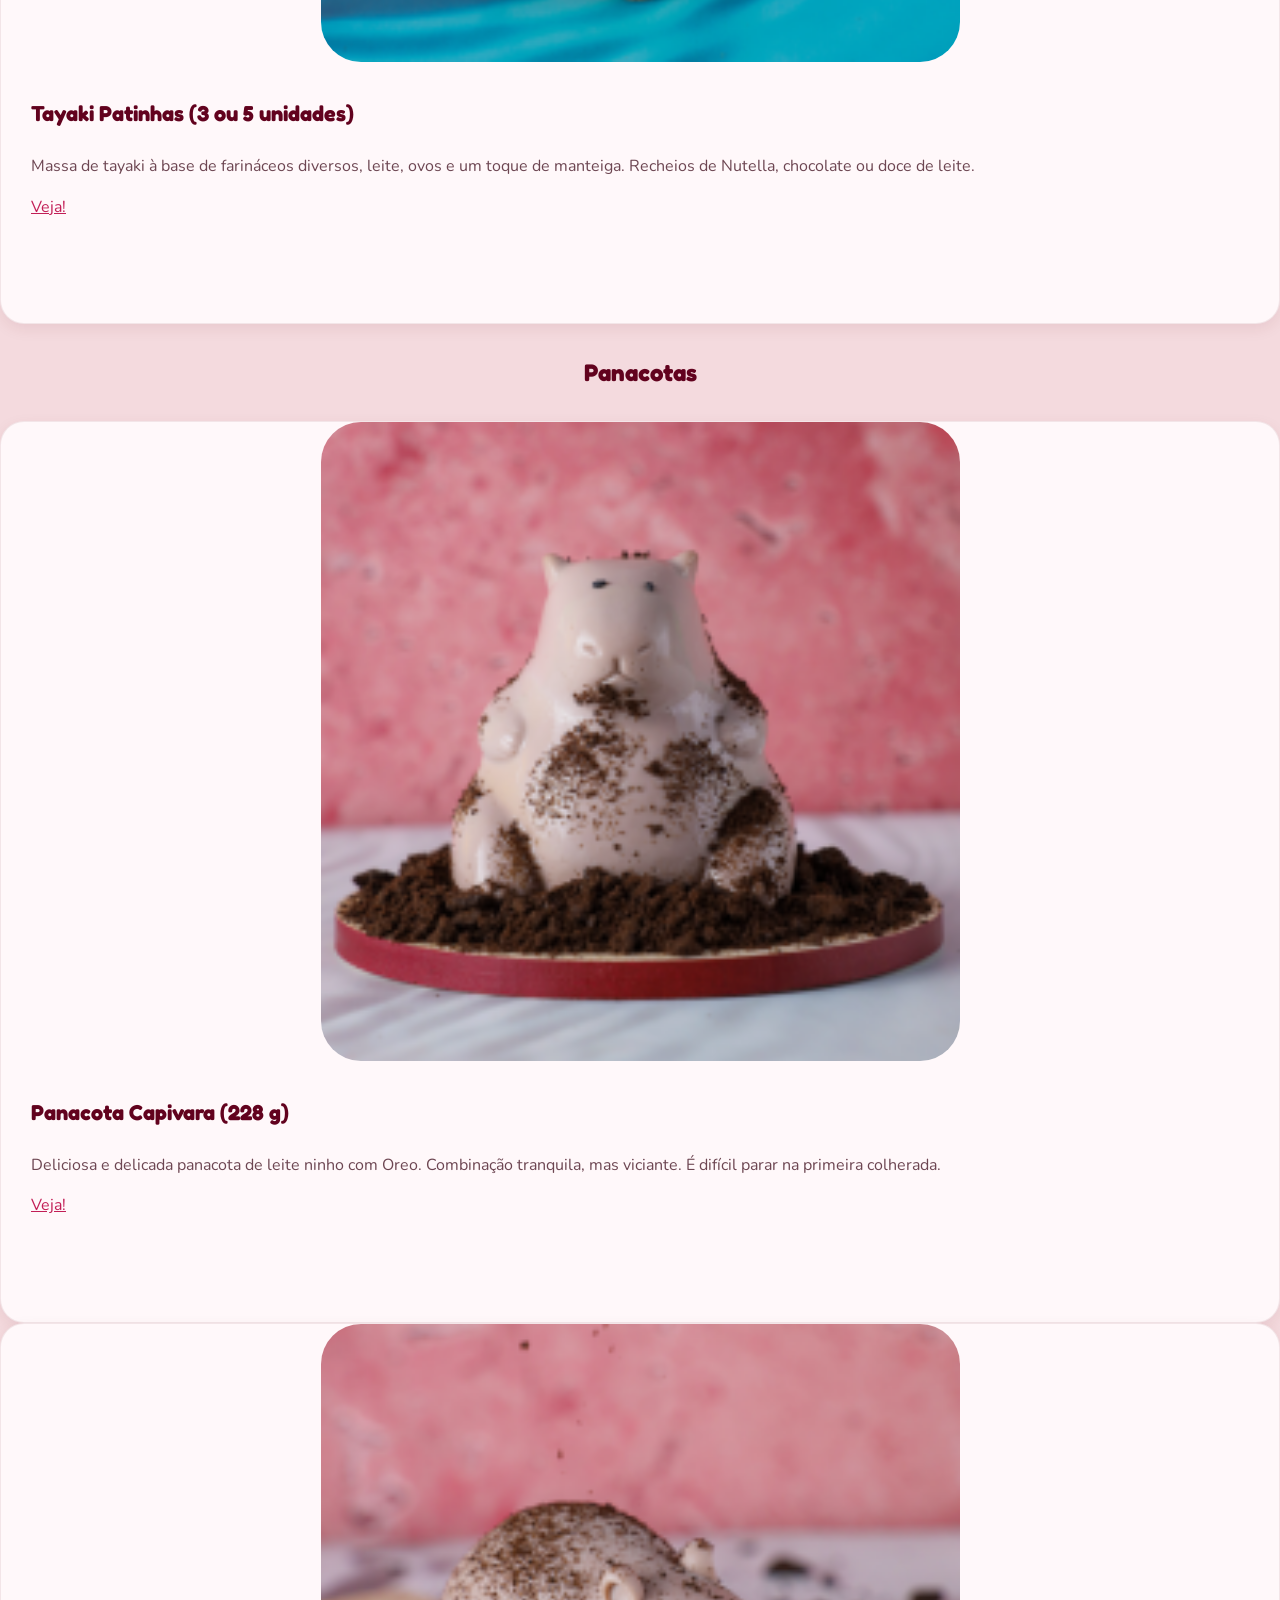
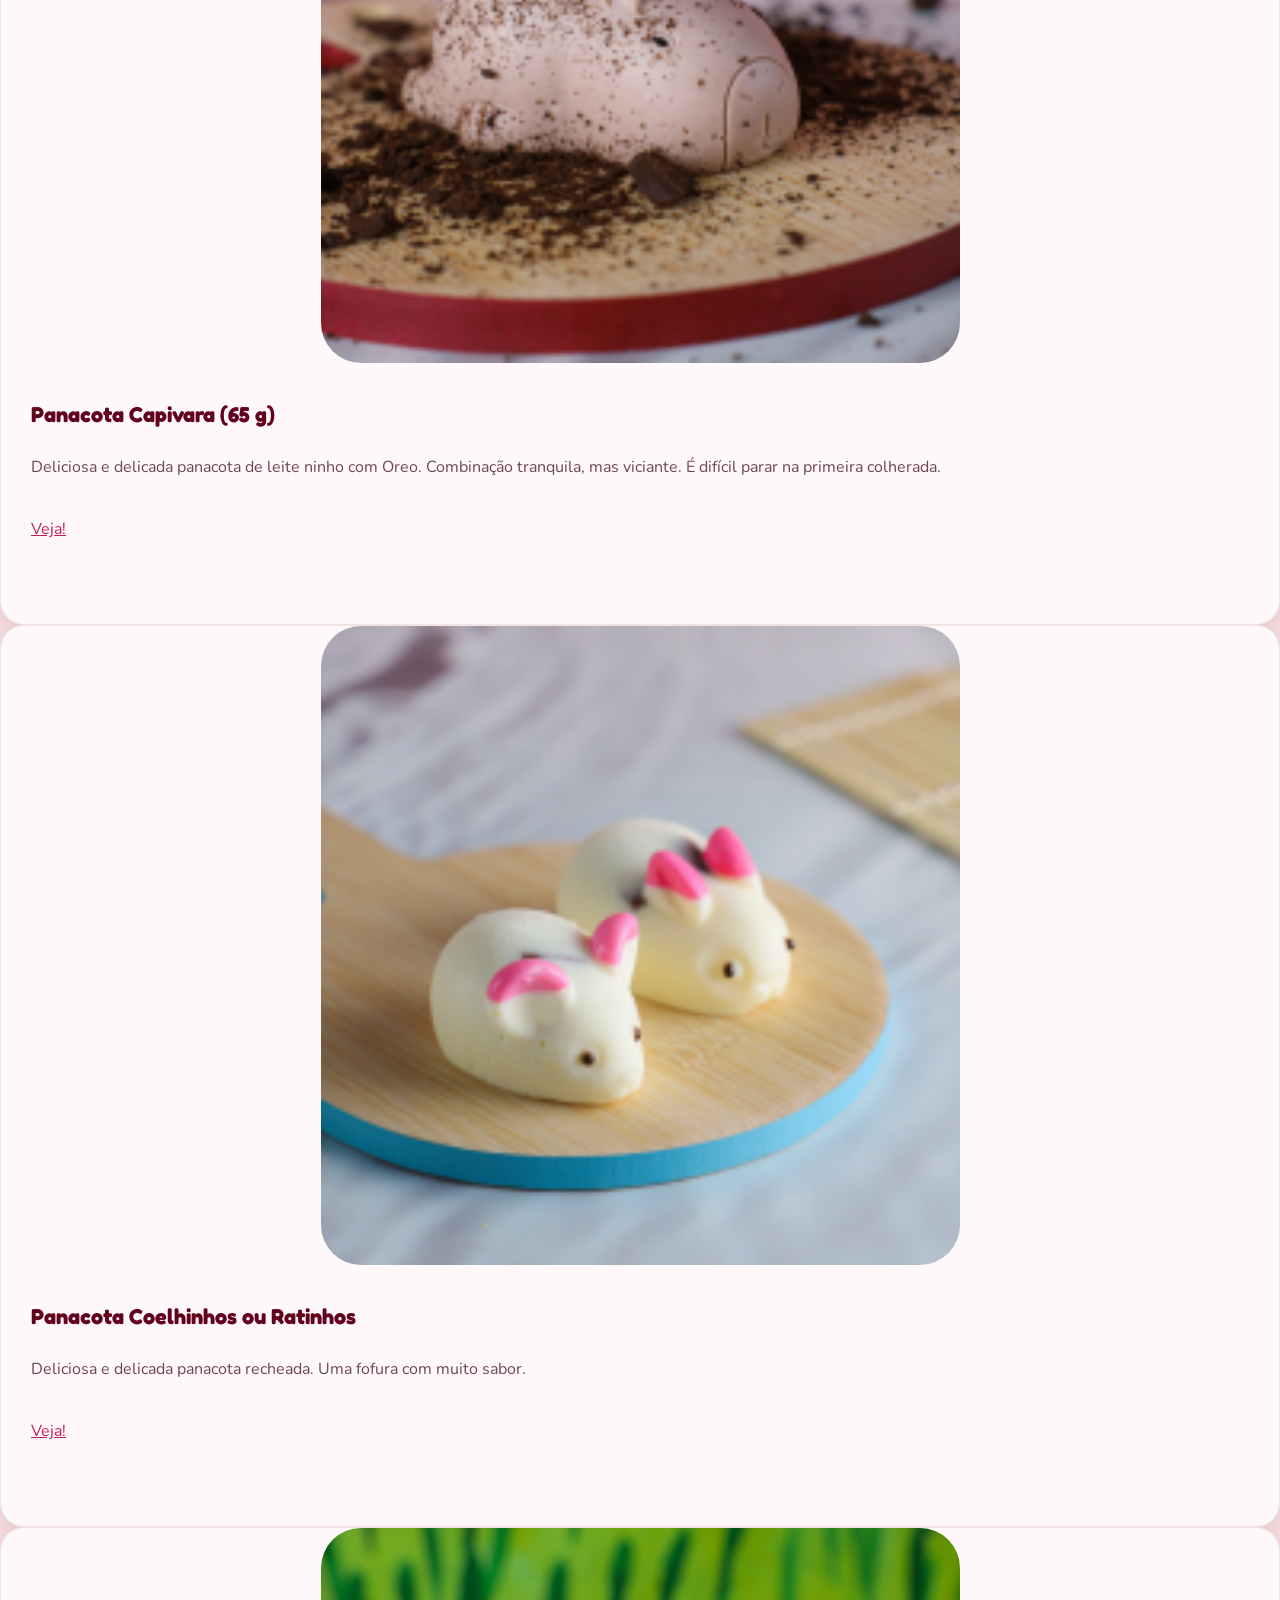
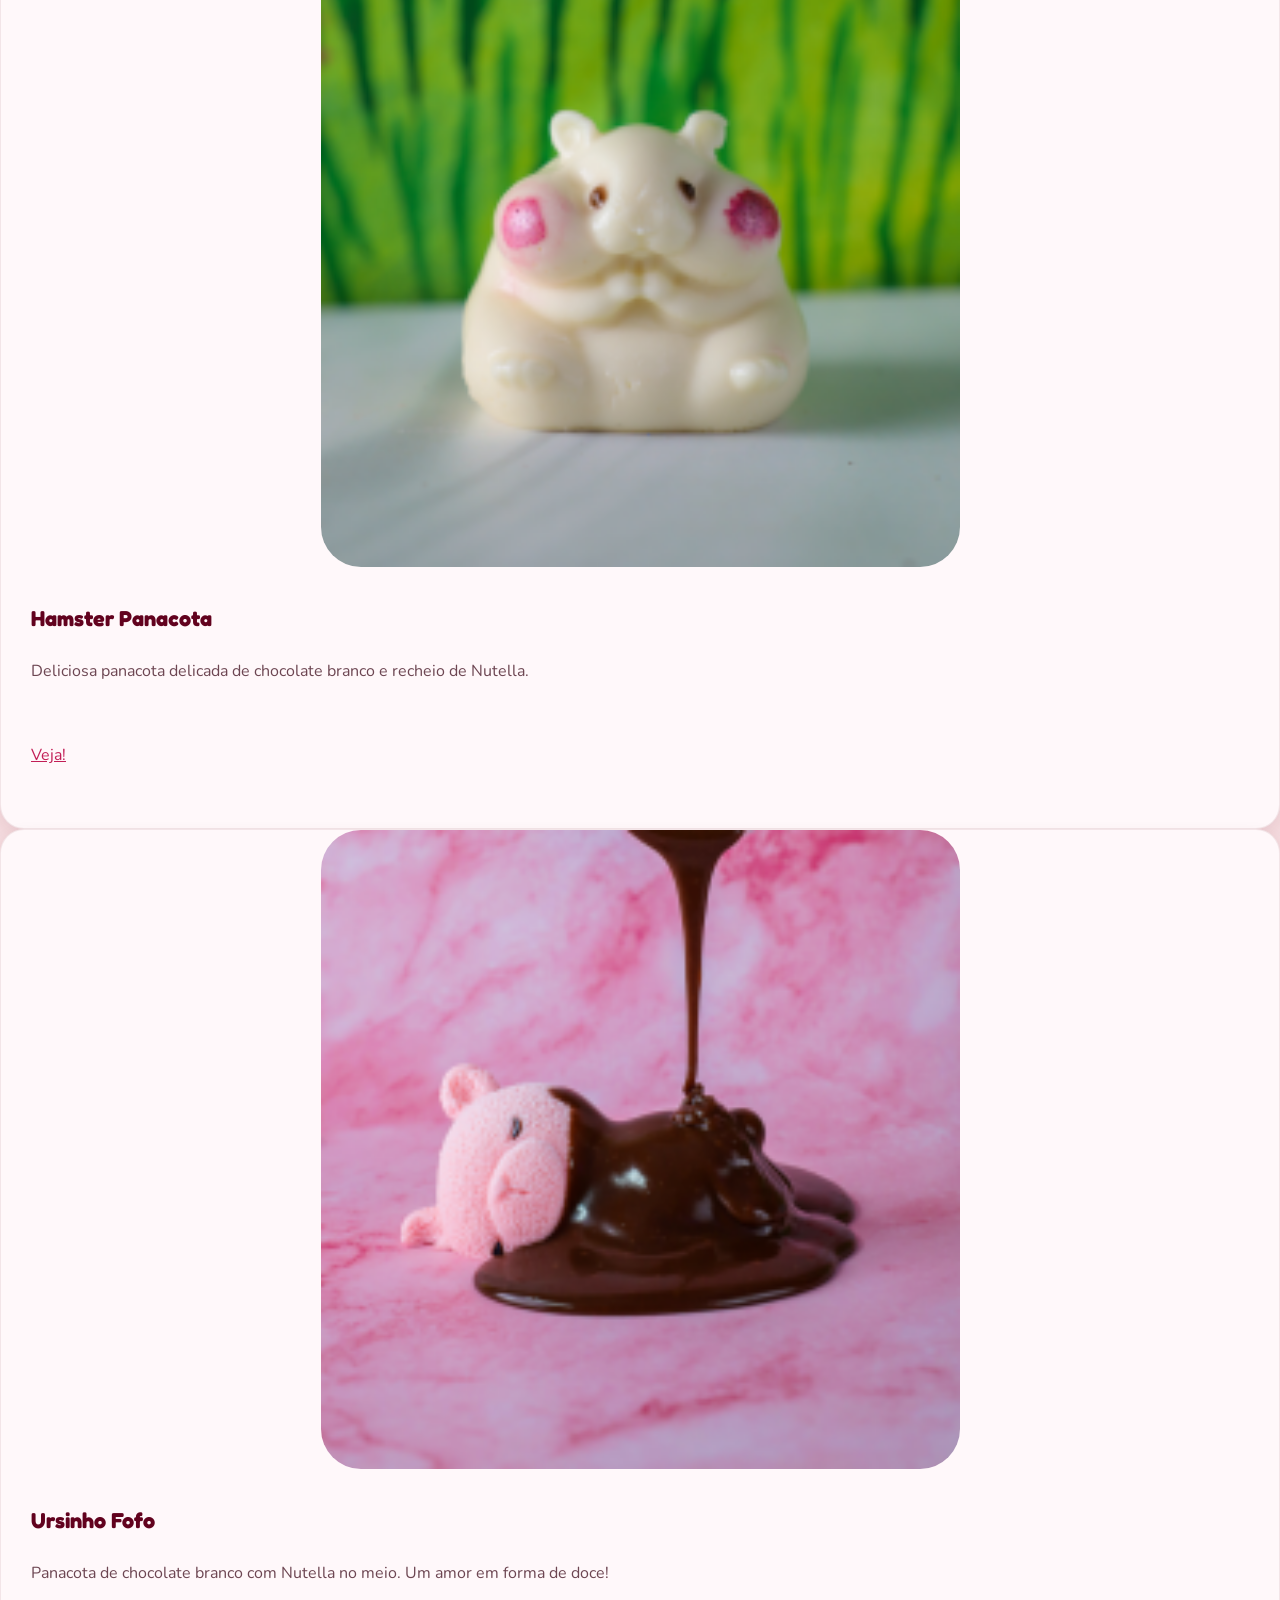
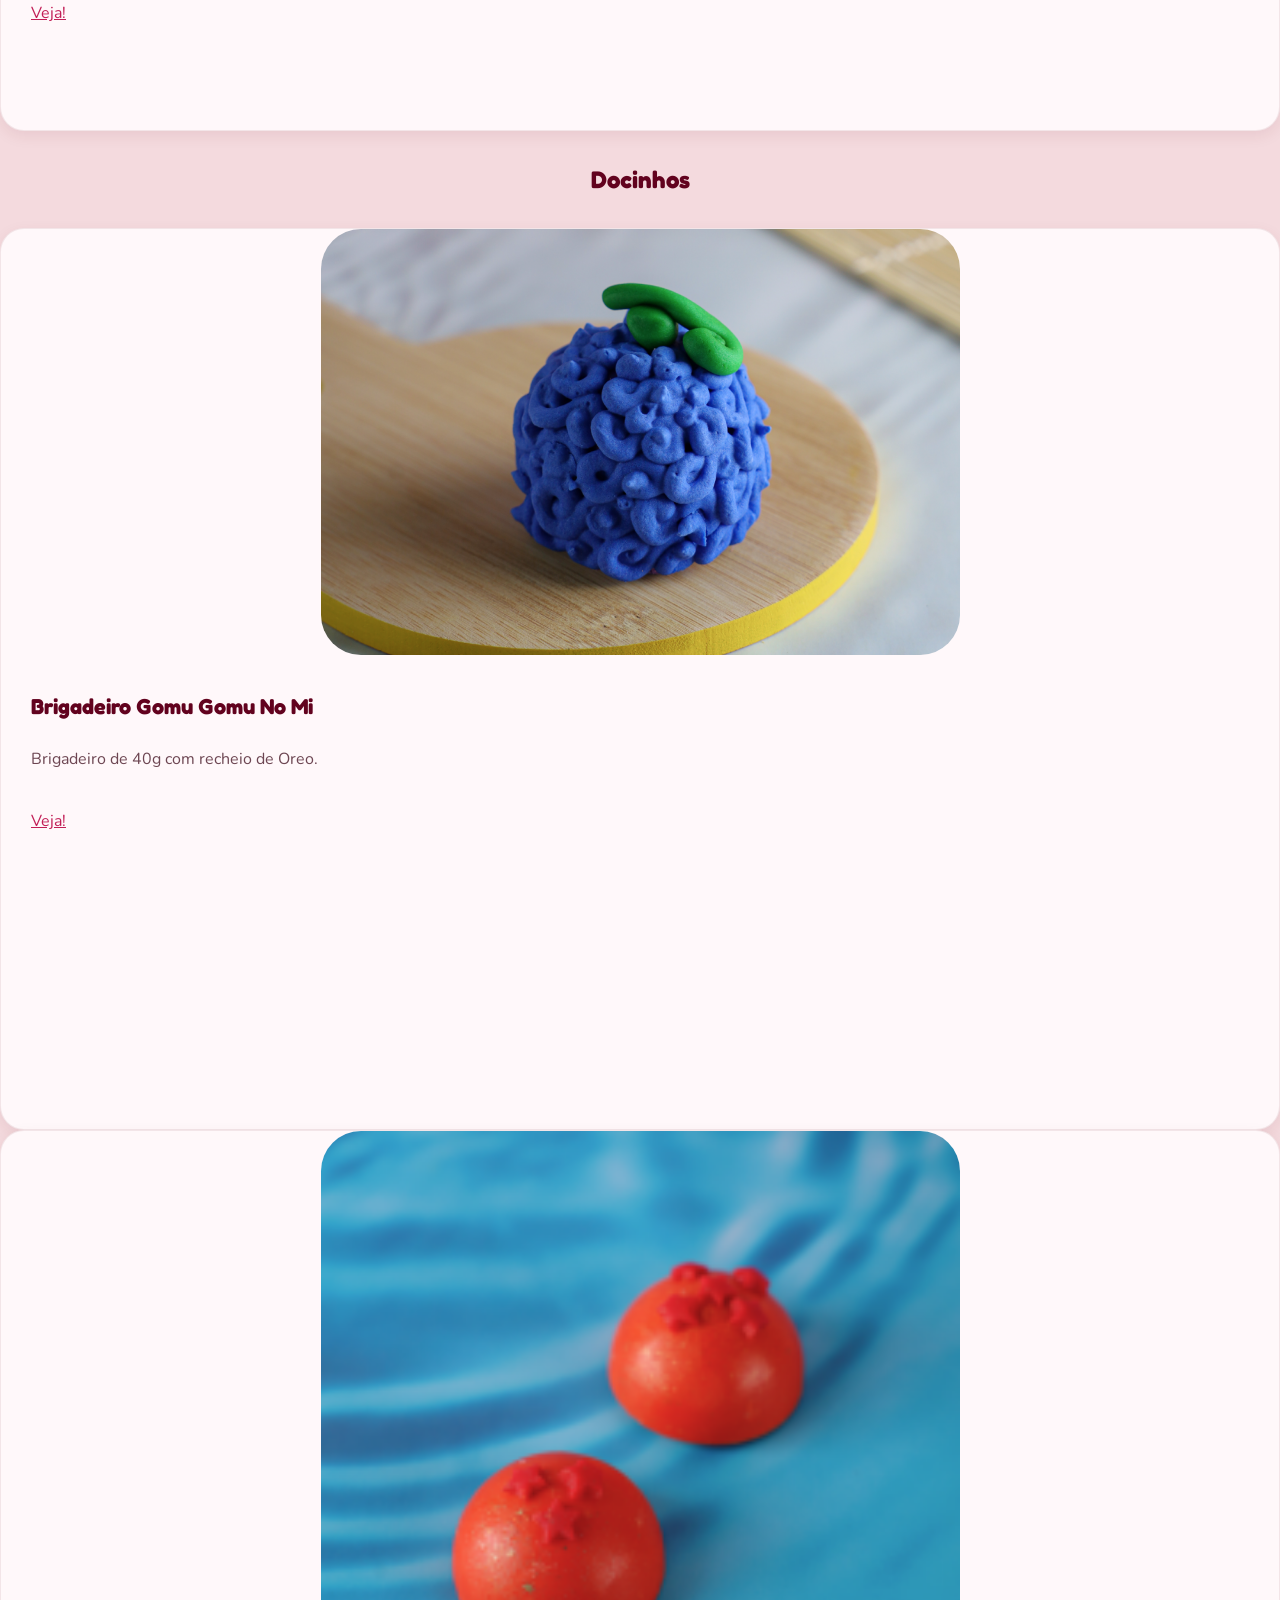
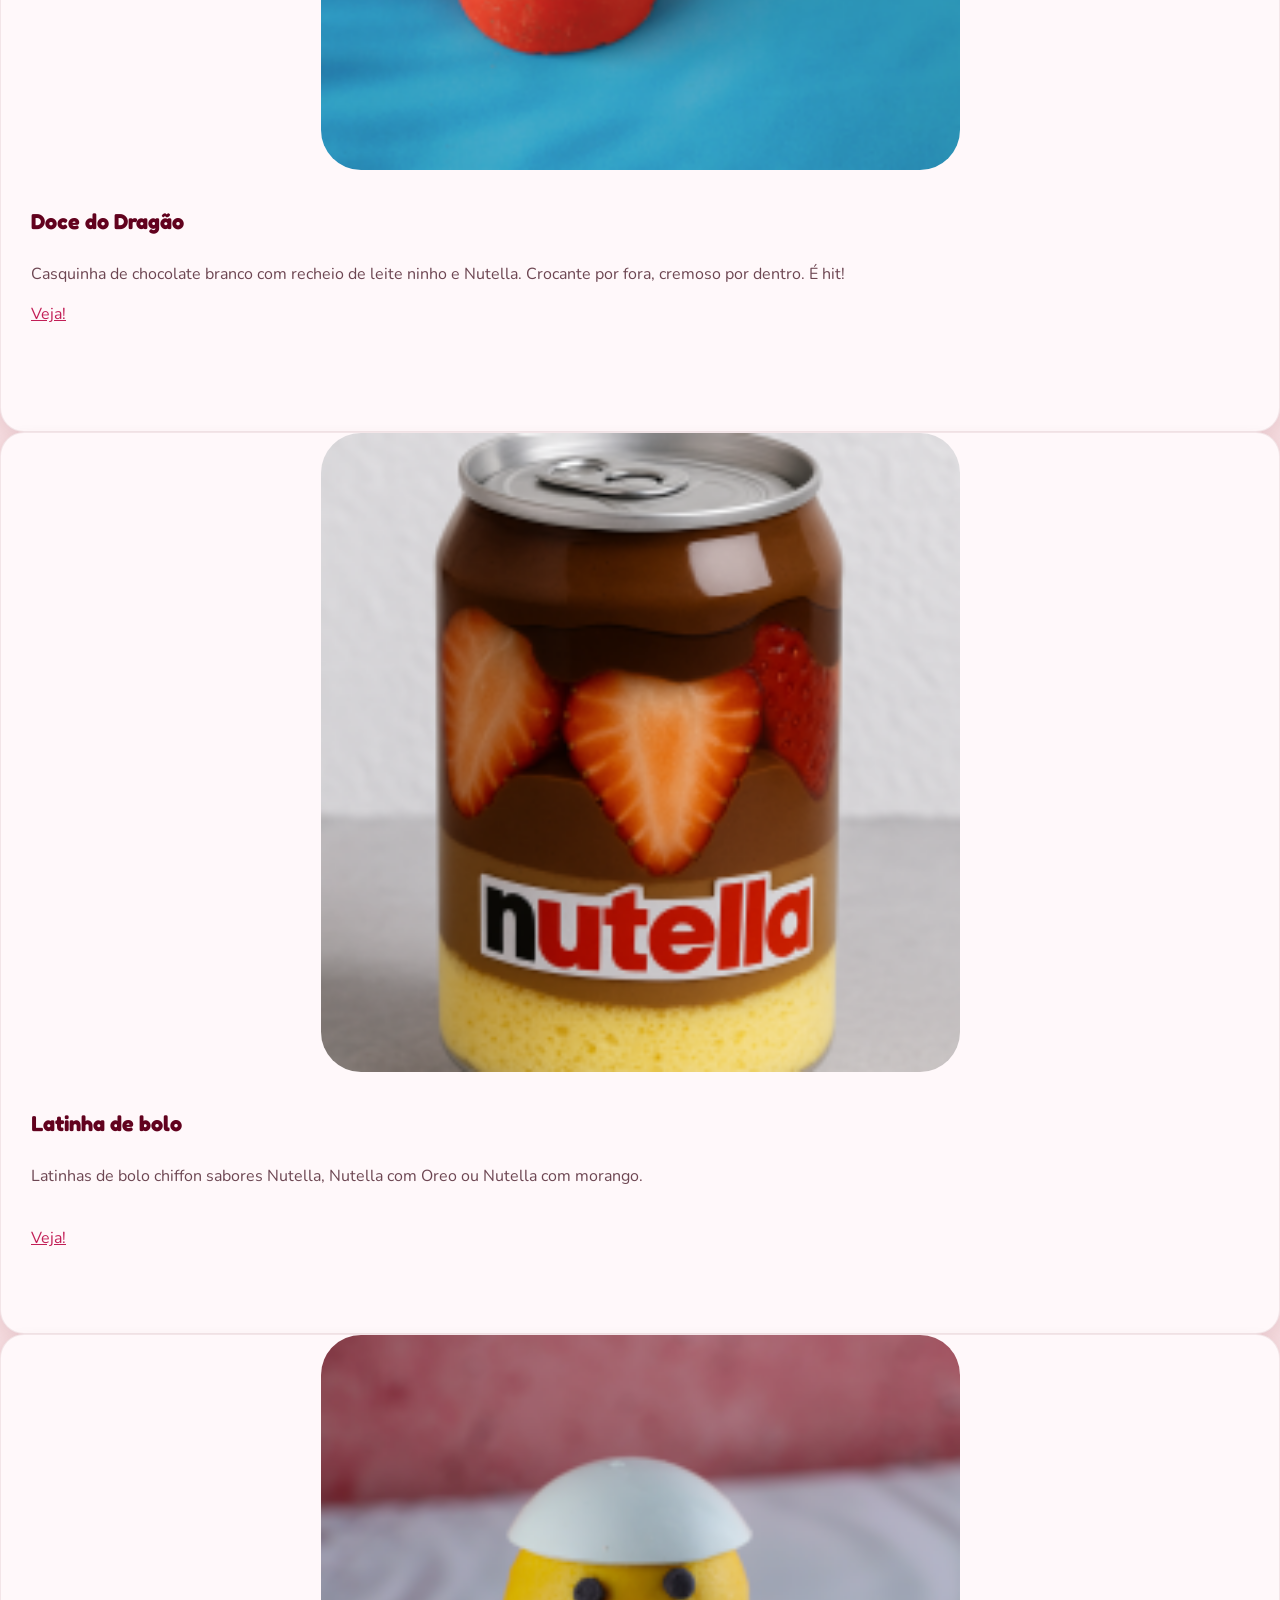
==== commit 5dfa4dd0: "Refactor Cardapio.html structure and content" ====
--- a/paginas/Cardapio.html
+++ b/paginas/Cardapio.html
@@ -48,188 +48,329 @@
     </div>
 
 
-    <h3>Recomendações da Casa</h3>      
-
-
-   
-<div>
- <center>
- <table>
-
- <tr>
-
-<th> <section class="card" style="max-width: 320px">
-   <img src="../imagens/Sopro do dragao-thumbnail.png" class="card-img-top" alt="Kureiji">
-  <div class="card-body">
-    <h4 class="card-title">Sobro do Dragão</h4>
-    <p class="card-text">Suspiros ou pipocas doces (versão vegana), congeladas com nitrogênio líquido. Ao mastigar, solta fumaça pela boca e nariz! É doce, é show, é viral.</p>
-    <a href="#" class="btn-solid theme-primary">Clique aqui</a>
-  </div>
-</section> </th>
-
-<th> <section class="card" style="max-width: 320px">
-  <img src="../imagens/Tayaki Panda-thumbnail.png" class="card-img-top" alt="...">
-  <div class="card-body">
-    <h4 class="card-title">Tayaki Panda</h4>
-    <p class="card-text">Massa de tayaki à base de farináceos diversos, leite, ovos e um toque de manteiga. Recheios de Nutella, chocolate ou doce de leite.</p>
-    <a href="#" class="btn-solid theme-primary">Clique aqui</a>
-  </div>
-</section> </th>
-
-
- </tr>
- </table>
- </center>
-</div>
-
+<!-- RECOMENDAÇÕES DA CASA -->   
+<div class="categoria-bloco">
+  <div class="categoria-header">
+  <h3 class="titulo-secao">Recomendações da Casa</h3>   
+    <p class="categoria-subtitulo">Os favoritos e os mais virais do nosso menu</p>
+  </div>
+
+  <div class="vitrine-container">
+    <!-- Card 1 -->
+    <section class="card">
+      <img src="../imagens/Sopro do dragao-thumbnail.png" class="card-img-top" alt="Sopro do Dragão">
+      <div class="card-body">
+        <h4 class="card-title">Sopro do Dragão</h4>
+        <p class="card-text">Suspiros ou pipocas doces (versão vegana), congeladas com nitrogênio líquido. Ao mastigar, solta fumaça pela boca e nariz! É doce, é show, é viral.</p>
+      <a href="https://www.instagram.com/s/aGlnaGxpZ2h0OjE4MDE2NzE1Mjg4NTQyODM0?story_media_id=3457959874744437835_67447797535&dlrf=dDJzenNidm9vdDB4" class="btn-solid theme-primary">Veja!</a>
+      </div>
+    </section>
+
+    <!-- Card 2 -->
+    <section class="card">
+      <img src="../imagens/Tayaki Panda-thumbnail.png" class="card-img-top" alt="Tayaki Panda">
+      <div class="card-body">
+        <h4 class="card-title">Tayaki Panda</h4>
+        <p class="card-text">Massa de tayaki à base de farináceos diversos, leite, ovos e um toque de manteiga. Recheios de Nutella, chocolate ou doce de leite.</p> <br/>
+        <a href="https://www.instagram.com/s/aGlnaGxpZ2h0OjE4Mjc4Njc2ODQxMTczNDMw?story_media_id=3453439476627975389_67447797535&obrf=a2d2ZHc0ZmZ1ZTFr" class="btn-solid theme-primary">Veja!</a>
+      </div>
+    </section>
+
+ <!-- Card 3 -->
+    <section class="card">
+      <img src="../imagens/frutaluffy.png" class="card-img-top" alt="Brigadeiro Gomu Gomu No Mi">
+      <div class="card-body">
+        <h4 class="card-title">Brigadeiro Gomu Gomu No Mi</h4>
+        <p class="card-text">Brigadeiro de 40g com recheio de Oreo.</p><br/><br/>
+        <a href="#" class="btn-solid theme-primary">Veja!</a>
+      </div>
+    </section>
+
+ <!-- Card 4 -->
+    <section class="card">
+      <img src="../imagens/fruta.png" class="card-img-top" alt="Sorvete na Fruta">
+      <div class="card-body">
+        <h4 class="card-title">Sorvete na Fruta</h4>
+        <p class="card-text">Sabores tropicais e refrescantes servidos de um jeito totalmente único. Nossos gelatos artesanais são preparados e apresentados dentro da casca de frutas.</p>
+        <a href="https://www.instagram.com/reel/DboeYt5JauD/?cplk=aGY1NG83aGQwaXVq" class="btn-solid theme-primary">Veja!</a>
+      </div>
+    </section>
+  </div>
+</div>
+
+  
+  
+
+<!-- CARDÁPIO PRINCIPAL -->
 <section class="text-center mb-5">
-           
-            <h1 class="display-4 fw-bold">Nossas delícias</h1>
-            <p class="lead">
-            <p class="text-uppercase subtitulo"> A arte da culinária, descubra 
-            <br/> doces inspirados na delicadeza da confeitaria japonesa.</p> 
-        </section>
-
-<div>
- <center>
- <table>
- <tr>
-   
-<td> <section class="card" style="max-width: 320px">
-   <img src="../imagens/Crocs doce-thumbnail.png" class="card-img-top" alt="Kureiji">
-  <div class="card-body">
-    <h4 class="card-title">Tayaki Crocs Doce</h4>
-    <p class="card-text">Taiyaki em formato de Crocs! Recheado com chocolate, Nutella ou doce de leite e finalizado com farelo de Oreo.</p>
-    <a href="#" class="btn-solid theme-primary">Clique aqui</a>
-  </div>
-</section> </td>
-
-<td> <section class="card" style="max-width: 320px">
-  <img src="../imagens/crocs salgado-thumbnail.png" class="card-img-top" alt="...">
-  <div class="card-body">
-    <h4 class="card-title">Tayaki Crocs Salgado</h4>
-    <p class="card-text">Taiyaki em formato de Crocs! Versão salgada com massa de pão de queijo, recheada com muçarela ou goiabada!</p>
-    <a href="#" class="btn-solid theme-primary">Clique aqui</a>
-  </div>
-</section> </td>
-
-<td> <section class="card" style="max-width: 320px">
-  <img src="../imagens/Tayaki Panda-thumbnail.png" class="card-img-top" alt="...">
-  <div class="card-body">
-    <h4 class="card-title">Tayaki Panda</h4>
-    <p class="card-text">Massa de tayaki à base de farináceos diversos, leite, ovos e um toque de manteiga. Recheios de Nutella, chocolate ou doce de leite.</p>
-    <a href="#" class="btn-solid theme-primary">Clique aqui</a>
-  </div>
-</section> </td>
-
-<td> <section class="card" style="max-width: 320px">
-  <img src="../imagens/Tayaki patinhas-thumbnail.png" class="card-img-top" alt="...">
-  <div class="card-body">
-    <h4 class="card-title">Tayaki Patinhas (3 ou 5 unidades)</h4>
-    <p class="card-text">Massa de tayaki à base de farináceos diversos, leite, ovos e um toque de manteiga. Recheios de Nutella, chocolate ou doce de leite.</p>
-    <a href="#" class="btn-solid theme-primary">Clique aqui</a>
-  </div>
-</section> </td>
-
- </tr>
-
- <tr>
-
-<td> <section class="card" style="max-width: 320px">
-  <img src="../imagens/Panacota Capivara-thumbnail.png" class="card-img-top" alt="...">
-  <div class="card-body">
-    <h4 class="card-title">Panacota Capivara (228 g)</h4>
-    <p class="card-text">Deliciosa e delicada panacota de leite ninho com Oreo. Combinação tranquila, mas viciante. É difícil parar na primeira colherada.</p>
-    <a href="#" class="btn-solid theme-primary">Clique aqui</a>
-  </div>
-</section> </td>
-
-<td> <section class="card" style="max-width: 320px">
-  <img src="../imagens/Panacota Capivara 2-thumbnail.png" class="card-img-top" alt="...">
-  <div class="card-body">
-    <h4 class="card-title">Panacota Capivara (65 g)</h4>
-    <p class="card-text">Deliciosa e delicada panacota de leite ninho com Oreo. Combinação tranquila, mas viciante. É difícil parar na primeira colherada.</p>
-    <a href="#" class="btn-solid theme-primary">Clique aqui</a>
-  </div>
-</section> </td>
-
-<td> <section class="card" style="max-width: 320px">
-  <img src="../imagens/Panacota coelhinhos ou ratinhos-thumbnail.png" class="card-img-top" alt="...">
-  <div class="card-body">
-    <h4 class="card-title">Panacota Coelhinhos ou Ratinhos</h4>
-    <p class="card-text">Deliciosa e delicada panacota recheada. Uma fofura com muito sabor.</p>
-    <a href="#" class="btn-solid theme-primary">Clique aqui</a>
-  </div>
-</section> </td>
-
-<td> <section class="card" style="max-width: 320px">
-  <img src="../imagens/Panacota hamster-thumbnail.png" class="card-img-top" alt="...">
-  <div class="card-body">
-    <h4 class="card-title">Hamster Panacota</h4>
-    <p class="card-text">Deliciosa panacota delicada de chocolate branco e recheio de Nutella.</p>
-    <a href="#" class="btn-solid theme-primary">Clique aqui</a>
-  </div>
-</section> </td>
-
- <tr>
-<td> <section class="card" style="max-width: 320px">
-  <img src="../imagens/Ursinho-thumbnail.png" class="card-img-top" alt="...">
-  <div class="card-body">
-    <h4 class="card-title">Ursinho Fofo</h4>
-    <p class="card-text">Panacota de chocolate branco com Nutella no meio. Um amor em forma de doce!</p>
-    <a href="#" class="btn-solid theme-primary">Veja!</a>
-  </div>
-</section> </td>
- </tr>
-
- <tr>
-
-<td> <section class="card" style="max-width: 320px">
-  <img src="../imagens/frutaluffy.png" class="card-img-top" alt="...">
-  <div class="card-body">
-    <h4 class="card-title">Brigadeiro Gomu Gomu No Mi</h4>
-    <p class="card-text">Brigadeiro de 40g com recheio de Oreo.</p>
-    <a href="#" class="btn-solid theme-primary">Veja!</a>
-  </div>
-</section> </td>
-
-<td> <section class="card" style="max-width: 320px">
-  <img src="../imagens/Dragon Ball-thumbnail.png" class="card-img-top" alt="...">
-  <div class="card-body">
-    <h4 class="card-title">Doce do Dragão</h4>
-    <p class="card-text">Casquinha de chocolate branco com recheio de leite ninho e Nutella. Crocante por fora, cremoso por dentro. É hit!</p>
-    <a href="#" class="btn-solid theme-primary">Veja!</a>
-  </div>
-</section> </td>
-
-<td> <section class="card" style="max-width: 320px">
-  <img src="../imagens/E8A34E7C-E287-4831-8117-99AF22EE2E2E-thumbnail.png" class="card-img-top" alt="...">
-  <div class="card-body">
-    <h4 class="card-title">Latinha de bolo</h4>
-    <p class="card-text">Latinhas de bolo chiffon sabores Nutella, Nutella com Oreo ou Nutella com morango.</p>
-    <a href="#" class="btn-solid theme-primary">Veja!</a>
-  </div>
-</section> </td>
-
-
- </tr>
-
- </tr>
- </table>
- </center>
-</div>
-
-
-
-<td> <center> <section class="card" style="max-width: 310px">
-  <img src="../imagens/crocs salgado-thumbnail.png" class="card-img-top" alt="...">
-  <div class="card-body">
-    <h4 class="card-title">Tayaki Crocs Salgado</h4>
-    <p class="card-text">Taiyaki em formato de Crocs! Versão salgada com massa de pão de queijo, recheada com muçarela ou goiabada!</p>
-    <a href="#" class="btn-solid theme-primary">Clique aqui</a>
-  </div>
-</section> </center> </td>
-
+  <h1 class="display-4 fw-bold">Nossas delícias</h1>
+  <p class="text-uppercase subtitulo">A arte da culinária, descubra <br/> doces inspirados na delicadeza da confeitaria japonesa.</p> 
+</section>
+
+<!-- TAIYAKIS                      -->
+<div class="categoria-bloco">
+  <div class="categoria-header">
+    <h2 class="categoria-titulo">Taiyakis</h2>
+    <p class="categoria-subtitulo"></p>
+  </div>
+
+  <div class="vitrine-container">
+    <!-- Card 1 -->
+    <section class="card">
+      <img src="../imagens/Crocs doce-thumbnail.png" class="card-img-top" alt="Tayaki Crocs Doce">
+      <div class="card-body">
+        <h4 class="card-title">Tayaki Crocs Doce</h4>
+        <p class="card-text">Taiyaki em formato de Crocs! Recheado com chocolate, Nutella ou doce de leite e finalizado com farelo de Oreo.</p><br/>
+        <a href="#" class="btn-solid theme-primary">Veja!i</a>
+      </div>
+    </section>
+
+    <!-- Card 2 -->
+    <section class="card">
+      <img src="../imagens/crocs salgado-thumbnail.png" class="card-img-top" alt="Tayaki Crocs Salgado">
+      <div class="card-body">
+        <h4 class="card-title">Tayaki Crocs Salgado</h4>
+        <p class="card-text">Taiyaki em formato de Crocs! Versão salgada com massa de pão de queijo, recheada com muçarela ou goiabada!</p><br/>
+        <a href="https://www.instagram.com/reel/DdH0swjJ1Dp/?cplk=N3UzY3VydjdldjNp" class="btn-solid theme-primary">Veja!</a>
+      </div>
+    </section>
+
+    <!-- Card 3 -->
+    <section class="card">
+      <img src="../imagens/Tayaki Panda-thumbnail.png" class="card-img-top" alt="Tayaki Patinhas">
+      <div class="card-body">
+        <h4 class="card-title">Tayaki Panda</h4>
+        <p class="card-text">Massa de tayaki à base de farináceos diversos, leite, ovos e um toque de manteiga. Recheios de Nutella, chocolate ou doce de leite.</p><br/>
+        <a href="https://www.instagram.com/s/aGlnaGxpZ2h0OjE4Mjc4Njc2ODQxMTczNDMw?story_media_id=3453439476627975389_67447797535&obrf=a2d2ZHc0ZmZ1ZTFr" class="btn-solid theme-primary">Veja!</a>
+      </div>
+    </section>
+
+ <!-- Card 4 -->
+    <section class="card">
+      <img src="../imagens/Tayaki patinhas-thumbnail.png" class="card-img-top" alt="Tayaki Patinhas">
+      <div class="card-body">
+        <h4 class="card-title">Tayaki Patinhas (3 ou 5 unidades)</h4>
+        <p class="card-text">Massa de tayaki à base de farináceos diversos, leite, ovos e um toque de manteiga. Recheios de Nutella, chocolate ou doce de leite.</p>
+        <a href="#" class="btn-solid theme-primary">Veja!</a>
+      </div>
+    </section>
+
+  </div>
+</div>
+
+
+<!-- PANACOTAS   -->
+<div class="categoria-bloco">
+  <div class="categoria-header">
+    <h2 class="categoria-titulo">Panacotas</h2>
+    <p class="categoria-subtitulo"></p>
+  </div>
+
+  <div class="vitrine-container">
+    <!-- Card 1 -->
+    <section class="card">
+      <img src="../imagens/Panacota Capivara-thumbnail.png" class="card-img-top" alt="Panacota Capivara 228g">
+      <div class="card-body">
+        <h4 class="card-title">Panacota Capivara (228 g)</h4>
+        <p class="card-text">Deliciosa e delicada panacota de leite ninho com Oreo. Combinação tranquila, mas viciante. É difícil parar na primeira colherada.</p>
+        <a href="#" class="btn-solid theme-primary">Veja!</a>
+      </div>
+    </section>
+
+    <!-- Card 2 -->
+    <section class="card">
+      <img src="../imagens/Panacota Capivara 2-thumbnail.png" class="card-img-top" alt="Panacota Capivara 65g">
+      <div class="card-body">
+        <h4 class="card-title">Panacota Capivara (65 g)</h4>
+        <p class="card-text">Deliciosa e delicada panacota de leite ninho com Oreo. Combinação tranquila, mas viciante. É difícil parar na primeira colherada.</p><br/>
+        <a href="#" class="btn-solid theme-primary">Veja!</a>
+      </div>
+    </section>
+
+    <!-- Card 3 -->
+    <section class="card">
+      <img src="../imagens/Panacota coelhinhos ou ratinhos-thumbnail.png" class="card-img-top" alt="Panacota Coelhinhos ou Ratinhos">
+      <div class="card-body">
+        <h4 class="card-title">Panacota Coelhinhos ou Ratinhos</h4>
+        <p class="card-text">Deliciosa e delicada panacota recheada. Uma fofura com muito sabor.</p><br/>
+        <a href="#" class="btn-solid theme-primary">Veja!</a>
+      </div>
+    </section>
+
+    <!-- Card 4 -->
+    <section class="card">
+      <img src="../imagens/Panacota hamster-thumbnail.png" class="card-img-top" alt="Hamster Panacota">
+      <div class="card-body">
+        <h4 class="card-title">Hamster Panacota</h4>
+        <p class="card-text">Deliciosa panacota delicada de chocolate branco e recheio de Nutella.</p><br/><br/>
+        <a href="#" class="btn-solid theme-primary">Veja!</a>
+      </div>
+    </section>
+
+    <!-- Card 5 -->
+    <section class="card">
+      <img src="../imagens/Ursinho-thumbnail.png" class="card-img-top" alt="Ursinho Fofo">
+      <div class="card-body">
+        <h4 class="card-title">Ursinho Fofo</h4>
+        <p class="card-text">Panacota de chocolate branco com Nutella no meio. Um amor em forma de doce!</p>
+        <a href="https://www.instagram.com/reel/DLDpcA2JkgW/?dlrf=MmFscnh2b3Jwa2ht" class="btn-solid theme-primary">Veja!</a>
+      </div>
+    </section>
+  </div>
+</div>
+
+<!-- Docinhos    -->
+<div class="categoria-bloco">
+  <div class="categoria-header">
+    <h2 class="categoria-titulo">Docinhos</h2>
+    <p class="categoria-subtitulo"></p>
+  </div>
+
+  <div class="vitrine-container">
+    <!-- Card 1 -->
+    <section class="card">
+      <img src="../imagens/frutaluffy.png" class="card-img-top" alt="Brigadeiro Gomu Gomu No Mi">
+      <div class="card-body">
+        <h4 class="card-title">Brigadeiro Gomu Gomu No Mi</h4>
+        <p class="card-text">Brigadeiro de 40g com recheio de Oreo.</p><br/>
+        <a href="#" class="btn-solid theme-primary">Veja!</a>
+      </div>
+    </section>
+
+    <!-- Card 2 -->
+    <section class="card">
+      <img src="../imagens/Dragon Ball-thumbnail.png" class="card-img-top" alt="Doce do Dragão">
+      <div class="card-body">
+        <h4 class="card-title">Doce do Dragão</h4>
+        <p class="card-text">Casquinha de chocolate branco com recheio de leite ninho e Nutella. Crocante por fora, cremoso por dentro. É hit!</p>
+        <a href="#" class="btn-solid theme-primary">Veja!</a>
+      </div>
+    </section>
+
+    <!-- Card 3 -->
+    <section class="card">
+      <img src="../imagens/E8A34E7C-E287-4831-8117-99AF22EE2E2E-thumbnail.png" class="card-img-top" alt="Latinha de bolo">
+      <div class="card-body">
+        <h4 class="card-title">Latinha de bolo</h4>
+        <p class="card-text">Latinhas de bolo chiffon sabores Nutella, Nutella com Oreo ou Nutella com morango.</p><br/>
+        <a href="https://www.instagram.com/reel/DcCTmNqpTh6/?mdxt=cjRpYWJiZnI0ZzMy" class="btn-solid theme-primary">Veja!</a>
+      </div>
+    </section>
+
+    <!-- Card 4 -->
+    <section class="card">
+      <img src="../imagens/Pintinho-thumbnail.png" class="card-img-top" alt="Pintinho">
+      <div class="card-body">
+        <h4 class="card-title">Pintinho</h4>
+        <p class="card-text">Casquinha de chocolate branco recheada com brigadeiro. Fofo, intenso e perfeito pra quem ama um clássico com estilo.</p>
+        <a href="#" class="btn-solid theme-primary">Veja!</a>
+      </div>
+    </section>
+
+    <!-- Card 5 -->
+    <section class="card">
+      <img src="../imagens/Pokebola-thumbnail.png" class="card-img-top" alt="Trufa Pokebola">
+      <div class="card-body">
+        <h4 class="card-title">Trufa Pokebola</h4>
+        <p class="card-text">Deliciosa trufa com recheio delicado de chocolate e maracujá.</p><br/><br/><br/>
+        <a href="#" class="btn-solid theme-primary">Veja!</a>
+      </div>
+    </section>
+ </div>
+</div>
+
+
+
+<!-- Especiais   -->
+<div class="categoria-bloco">
+  <div class="categoria-header">
+    <h2 class="categoria-titulo">Especiais</h2>
+    <p class="categoria-subtitulo"></p>
+  </div>
+
+  <div class="vitrine-container">
+    <!-- Card 1 -->
+    <section class="card">
+      <img src="../imagens/Ichigo Sando-thumbnail.png" class="card-img-top" alt="Ichigo Sando">
+      <div class="card-body">
+        <h4 class="card-title">Ichigo (いちご) Sando</h4>
+        <p class="card-text">Doce tradicional com pão de ló japonês super macio com chantilly artesanal com toque de leite ninho e deliciosos morangos.</p>
+        <a href="https://www.instagram.com/reel/DWCIn-wDekg/?rpxt=MWsxZjNobHlmNzlxaA==" class="btn-solid theme-primary">Veja!</a>
+      </div>
+    </section>
+
+<!-- Card 2 -->
+    <section class="card">
+      <img src="../imagens/Sopro do dragao-thumbnail.png" class="card-img-top" alt="Ichigo Sando">
+      <div class="card-body">
+        <h4 class="card-title">Sopro do Dragão</h4>
+        <p class="card-text">Suspiros ou pipocas doces (versão vegana), congeladas com nitrogênio líquido. Ao mastigar, solta fumaça pela boca e nariz! É doce, é show, é viral.</p>
+        <a href="https://www.instagram.com/s/aGlnaGxpZ2h0OjE4MDE2NzE1Mjg4NTQyODM0?story_media_id=3457959874744437835_67447797535&dlrf=dDJzenNidm9vdDB4" class="btn-solid theme-primary">Veja!</a>
+      </div>
+    </section>
+  </div>
+</div>
+
+
+<!-- Shakes e Smoothies   -->
+<div class="categoria-bloco">
+  <div class="categoria-header">
+    <h2 class="categoria-titulo">Shakes e Smoothies</h2>
+    <p class="categoria-subtitulo"></p>
+  </div>
+
+  <div class="vitrine-container">
+    <!-- Card 1 -->
+    <section class="card">
+      <img src="../imagens/Arco-iris shake.png" class="card-img-top" alt="Ichigo Sando">
+      <div class="card-body">
+        <h4 class="card-title">Arco-Íris Shake (440 ml)</h4>
+        <p class="card-text">O Arco-Íris Shake é um creme de baunilha colorido em camadas vibrantes, acompanhado de uma surpresa doce, como suspiro, marshmallow, panacota ou outra delícia do dia. Cada gole é uma explosão de sabor e diversão!</p></br></br>
+        <a href="#" class="btn-solid theme-primary">Veja!</a>
+      </div>
+    </section>
+
+<!-- Card 2 -->
+    <section class="card">
+      <img src="../imagens/Shake de Matcha-thumbnail.png" class="card-img-top" alt="Ichigo Sando">
+      <div class="card-body">
+        <h4 class="card-title">Batido de Matcha (440 ml)</h4>
+        <p class="card-text">O Shake de Matcha é uma mistura cremosa e refrescante, feita com chá verde matcha de alta qualidade, que traz um sabor suave e levemente amargo, equilibrado com a doçura perfeita. Uma opção revitalizante e deliciosa para quem busca um toque de frescor e energia em cada gole.</p>
+        <a href="#" class="btn-solid theme-primary">Veja!</a>
+      </div>
+    </section>
+
+<!-- Card 3 -->
+    <section class="card">
+      <img src="../imagens/Smoothie de abacaxi-thumbnail.png" class="card-img-top" alt="Ichigo Sando">
+      <div class="card-body">
+        <h4 class="card-title">Smoothie de Abacaxi (440 ml)</h4>
+        <p class="card-text">Saboroso smoothie cremoso à base de creme de baunilha, geleia de maracujá artesanal, bolhas refrescantes, abacaxis frescos, flores comestíveis delicadas e irresistíveis panacotas, criando uma explosão de sabores e texturas.</p></br>
+        <a href="#" class="btn-solid theme-primary">Veja!</a>
+      </div>
+    </section>
+
+<!-- Card 4 -->
+    <section class="card">
+      <img src="../imagens/Smoothie de manga-thumbnail.png" class="card-img-top" alt="Ichigo Sando">
+      <div class="card-body">
+        <h4 class="card-title">Smoothie de Manga (440 ml)</h4>
+        <p class="card-text">Saboroso smoothie cremoso à base de creme de baunilha, geleia de maracujá artesanal, bolhas refrescantes, manga fresca, flores comestíveis delicadas e irresistíveis panacotas, criando uma explosão de sabores e texturas.</p></br>
+        <a href="#" class="btn-solid theme-primary">Veja!</a>
+      </div>
+    </section>
+
+<!-- Card 5 -->
+    <section class="card">
+      <img src="../imagens/Smoothie de morango-thumbnail.png" class="card-img-top" alt="Ichigo Sando">
+      <div class="card-body">
+        <h4 class="card-title">Smoothie de Morango 🍓 (440 ml)</h4>
+        <p class="card-text">Saboroso smoothie cremoso à base de creme de baunilha, geleia de morango artesanal, bolhas refrescantes, morangos frescos, flores comestíveis delicadas e irresistíveis panacotas, criando uma explosão de sabores e texturas.</p>
+        <a href="#" class="btn-solid theme-primary">Veja!</a>
+      </div>
+    </section>
+  </div>
+</div>
 
 
 
--- a/style/cardapio.css
+++ b/style/cardapio.css
@@ -506,6 +506,8 @@
 
 
 
+
+
 /* Conteúdo dos cards */
 
 .pagina-cardapio .card {
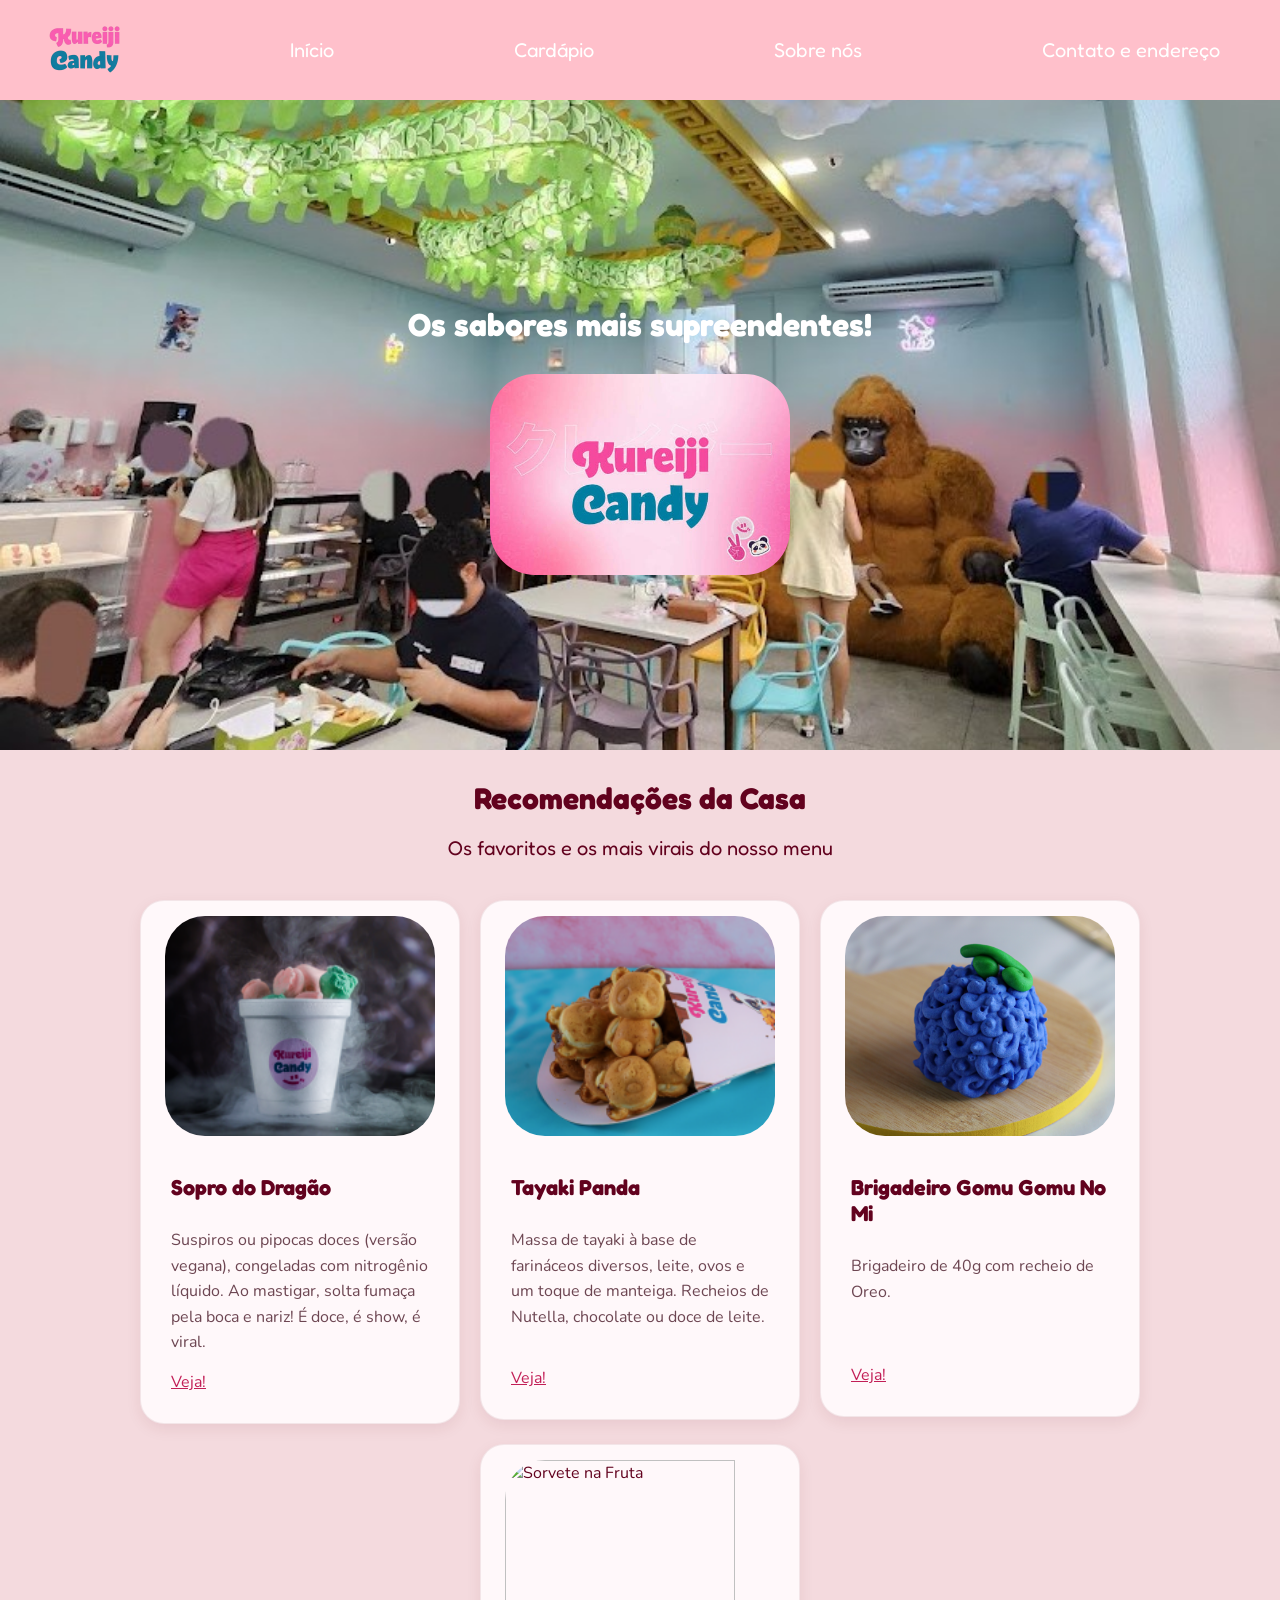
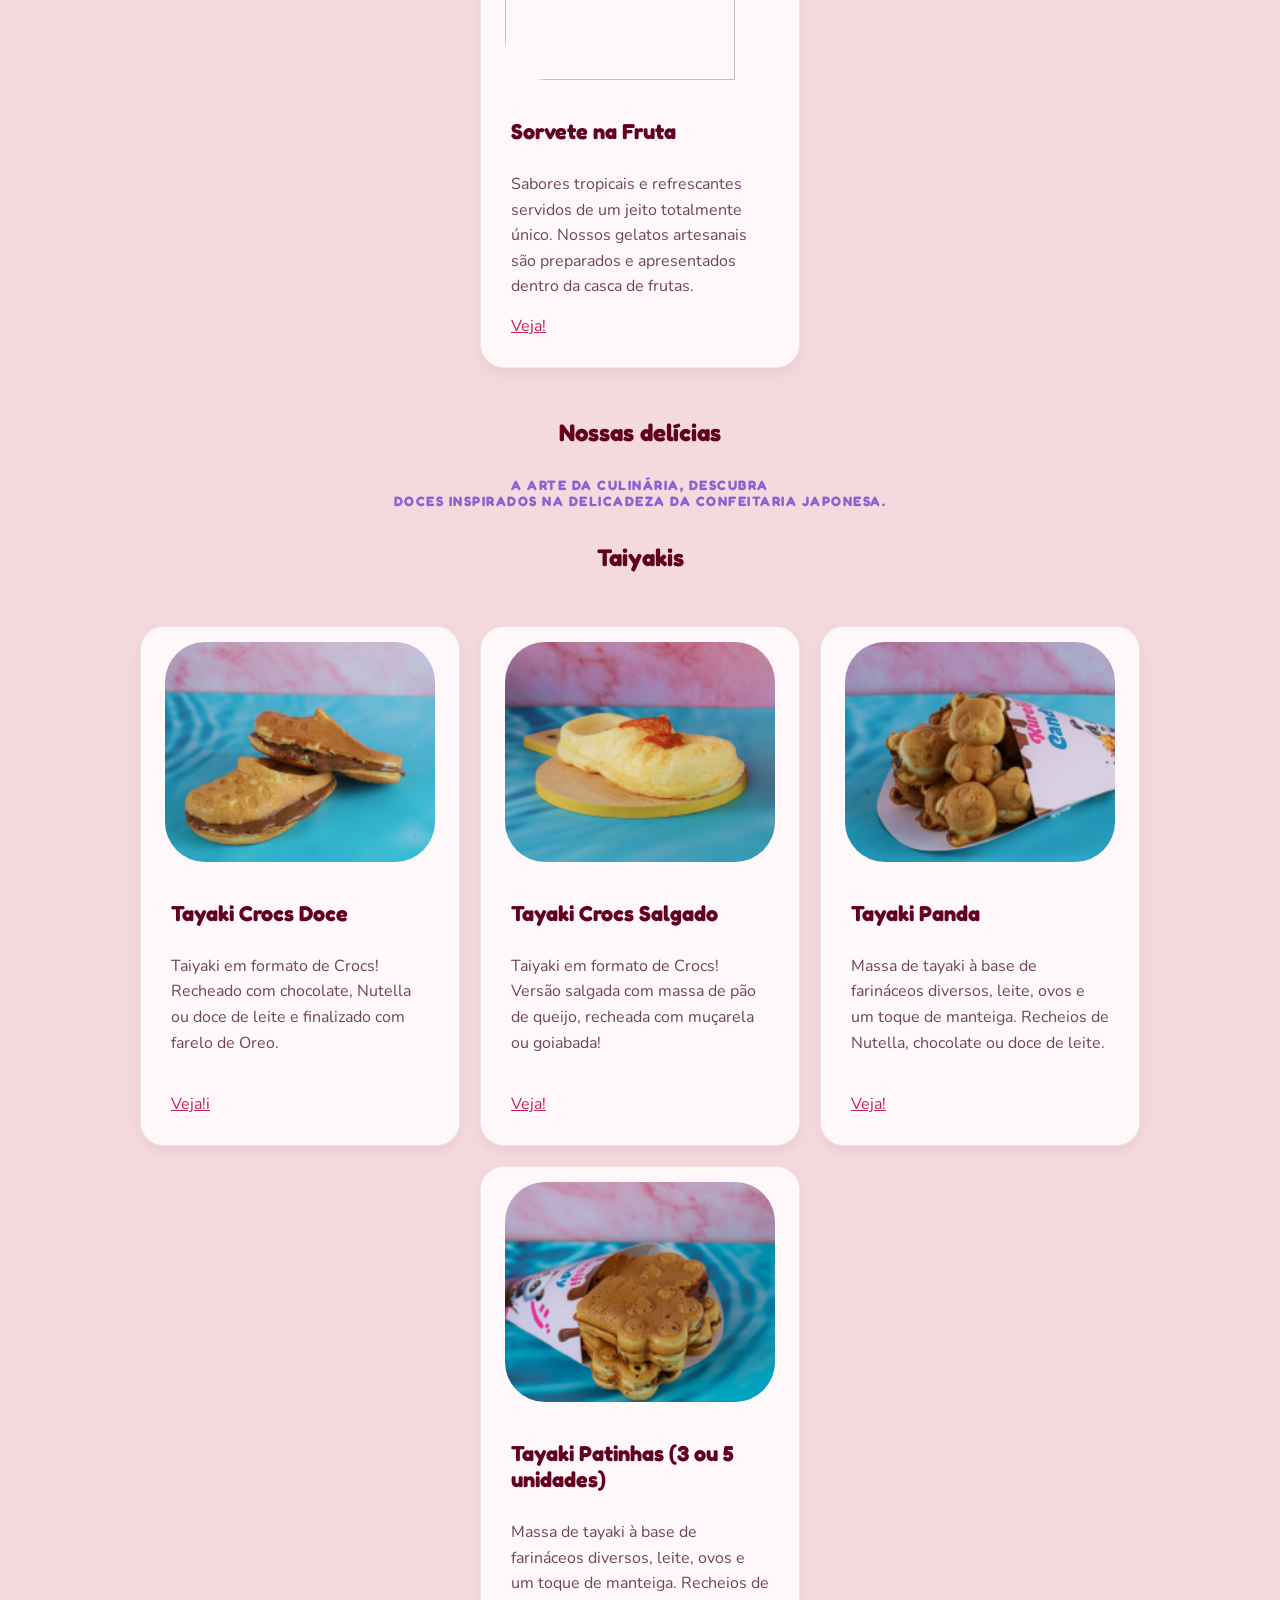
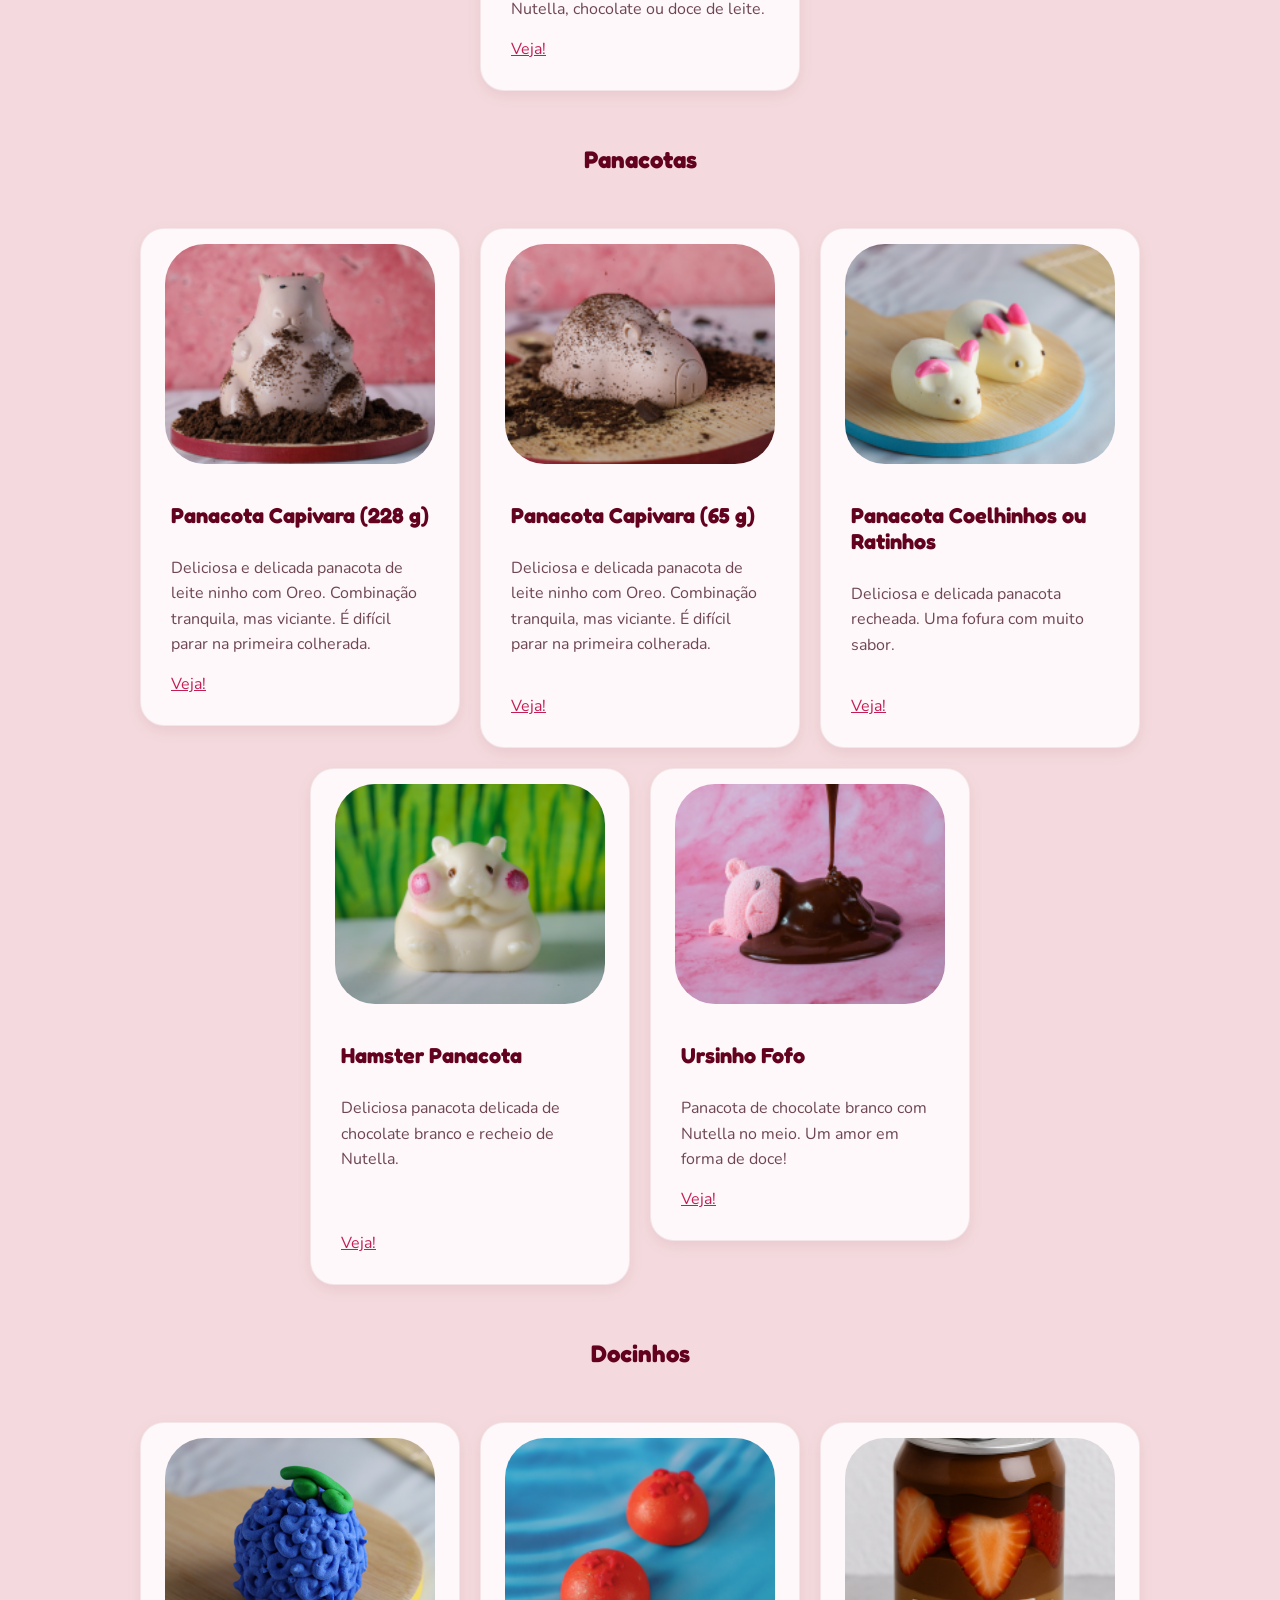
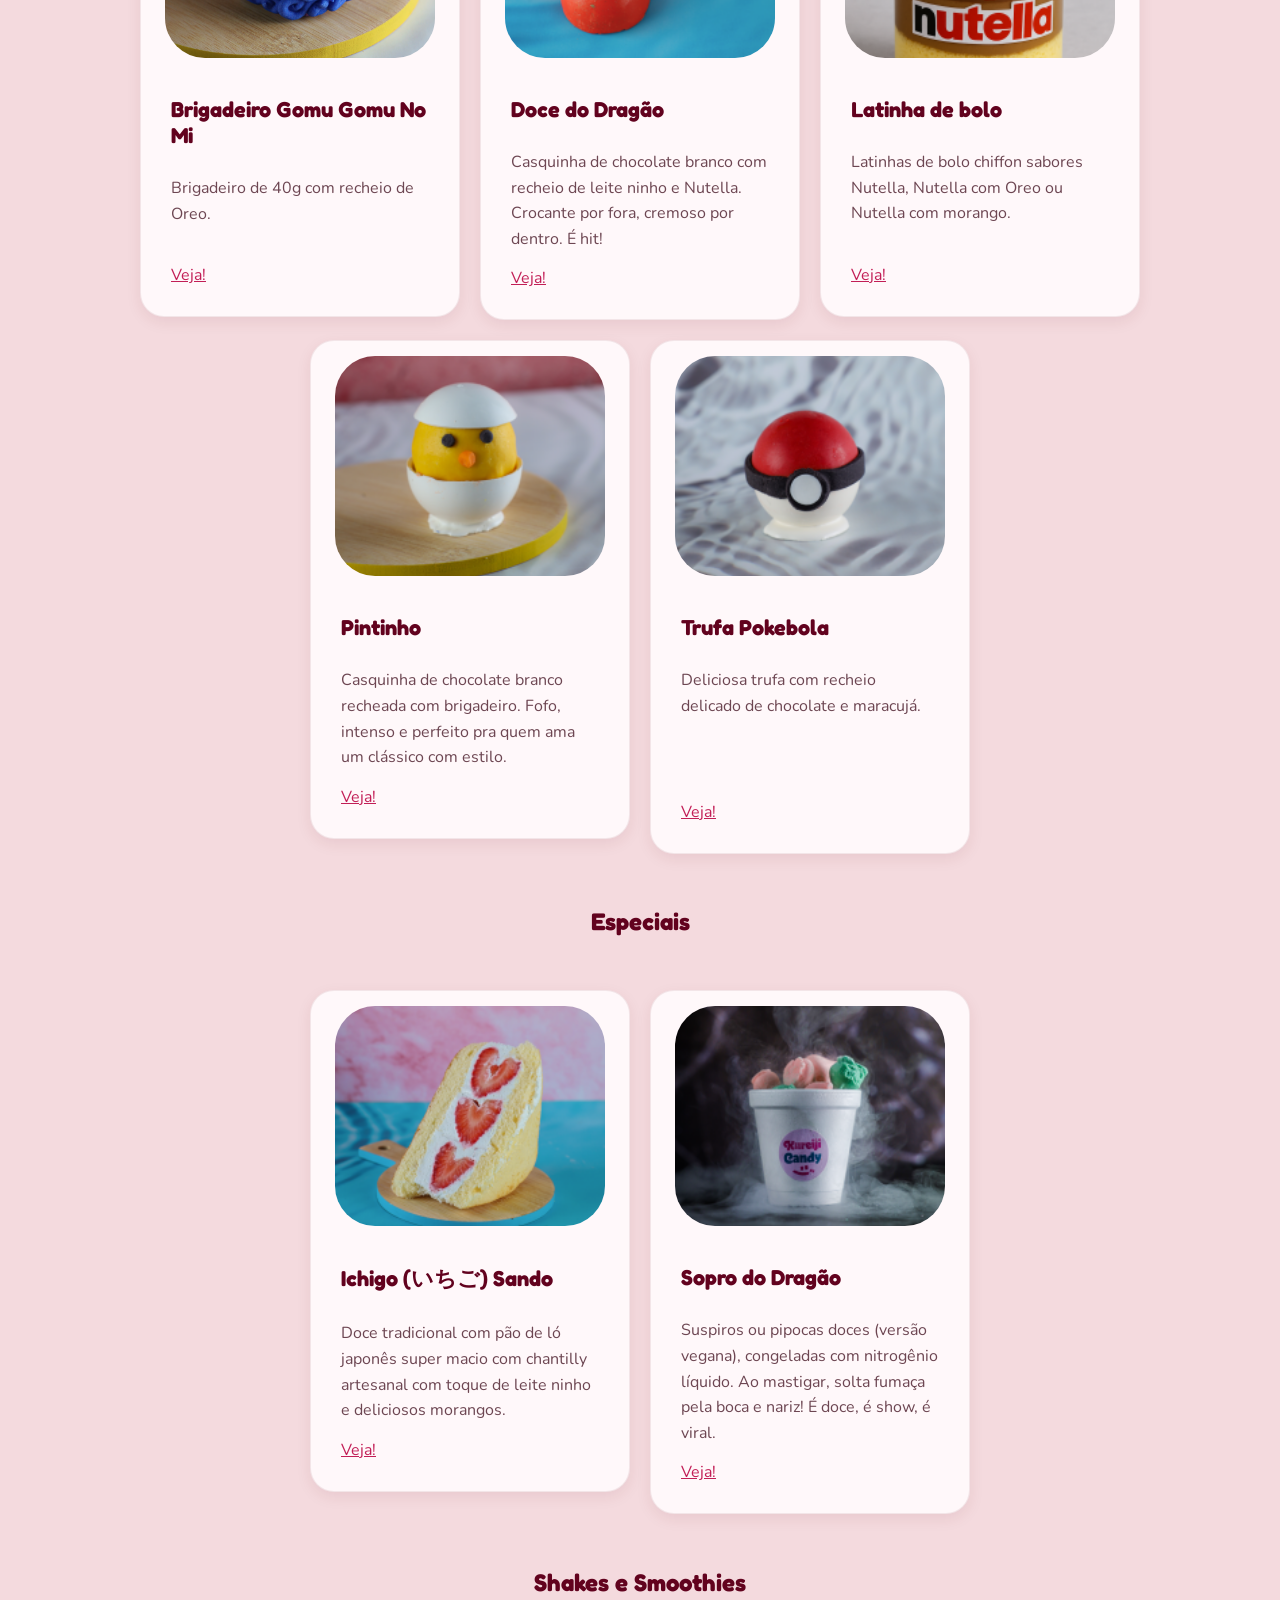
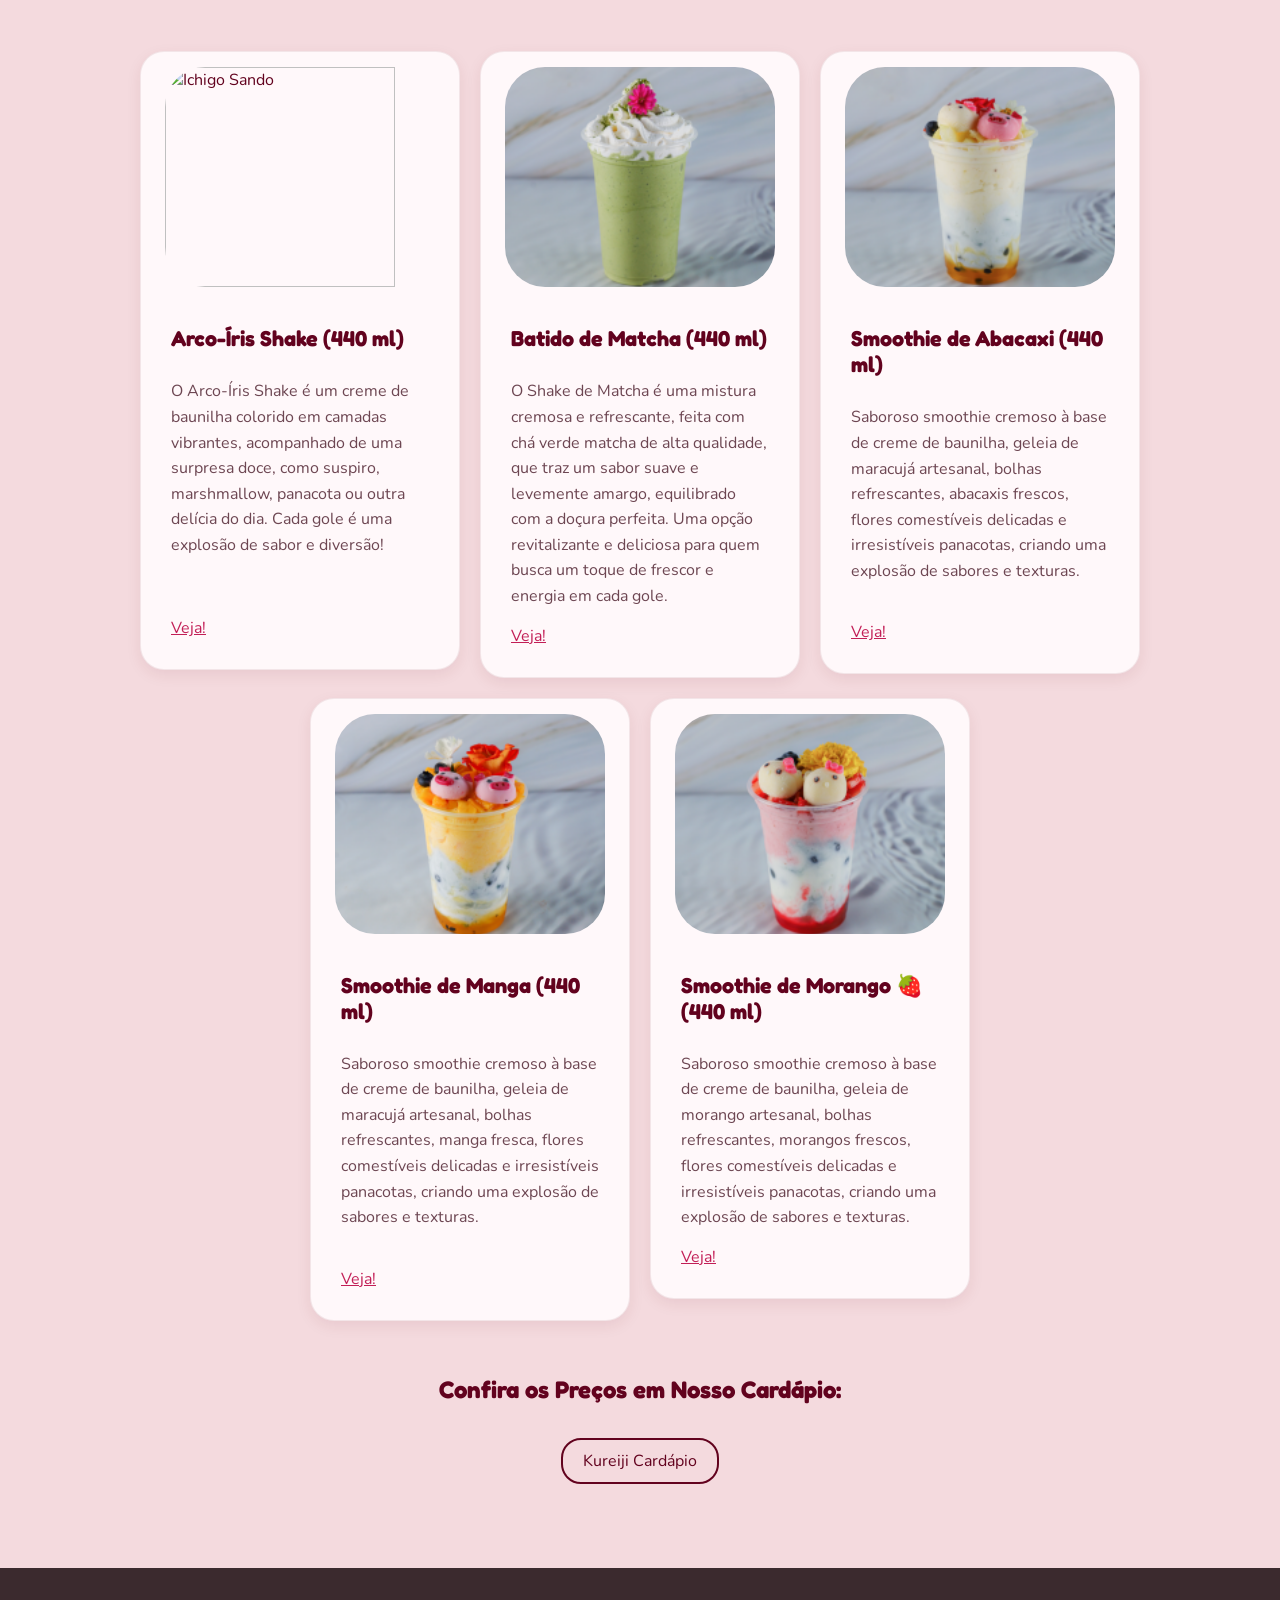
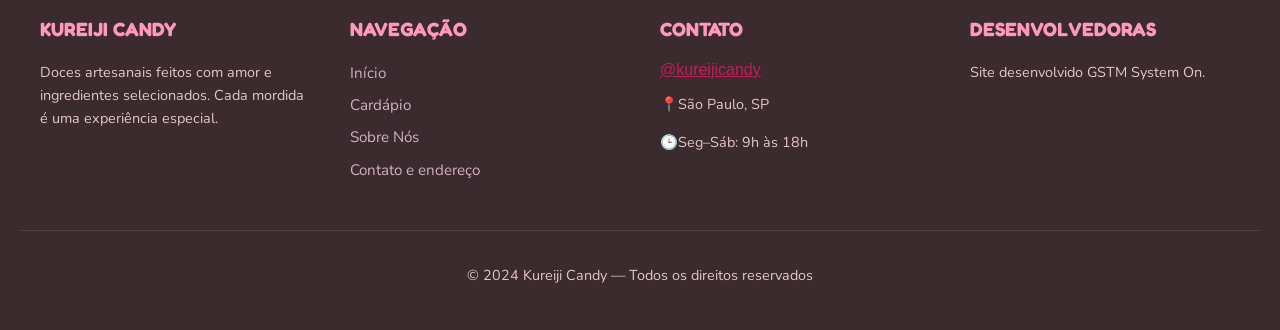
==== commit 59186d39: "Update navigation links in Cardapio.html" ====
--- a/paginas/Cardapio.html
+++ b/paginas/Cardapio.html
@@ -399,10 +399,10 @@
             <div class="footer-coluna">
                 <h3>Navegação</h3>
                 <ul>
-                    <li><a href="../index.html">Home</a></li>
+                    <li><a href="../index.html">Início</a></li>
+					<li><a href="Cardapio.html">Cardápio</a></li>
                     <li><a href="Sobre_nos.html">Sobre Nós</a></li>
-                    <li><a href="Cardapio.html">Cardápio</a></li>
-                    <li><a href="Contato_e_endereco.html">Endereço</a></li>
+					<li><a href="Contato_e_endereco.html">Contato e endereço</a></li>
                 </ul>
             </div>
 
--- a/style/cardapio.css
+++ b/style/cardapio.css
@@ -678,3 +678,55 @@
 
 
 
+
+/* Container flexível geral */
+.vitrine-container {
+  display: flex;
+  flex-wrap: wrap;
+  gap: 20px;
+  justify-content: center;
+  padding: 20px 0;
+  width: 100%;
+}
+
+/* Centralização de títulos de seção */
+.titulo-secao {
+  text-align: center;
+  margin-bottom: 20px;
+}
+
+/* O Card Individual */
+.card {
+  max-width: 320px;
+  width: 100%;
+  display: flex;
+  flex-direction: column;
+  height: auto;
+  box-sizing: border-box;
+  background-color: #fff; /* Altere para a cor de fundo do seu card */
+  border: 1px solid #ddd; /* Opcional: borda leve */
+  border-radius: 8px;     /* Opcional: cantos arredondados */
+  
+  /* Espaço controlado no topo do card antes da foto começar */
+  padding-top: 15px; 
+}
+
+/* Padronização de tamanho das imagens */
+.card-img-top {
+  width: 85%;
+  height: 220px;       
+  object-fit: cover;   
+}
+
+/* Corpo do card e mola flexível para alinhar botões */
+.card-body {
+  display: flex;
+  flex-direction: column;
+  flex-grow: 1;
+  padding: 15px;
+}
+
+.card-text {
+  flex-grow: 1;        /* Empurra o botão "Clique aqui" / "Veja!" sempre para o rodapé */
+  margin-bottom: 15px;
+}
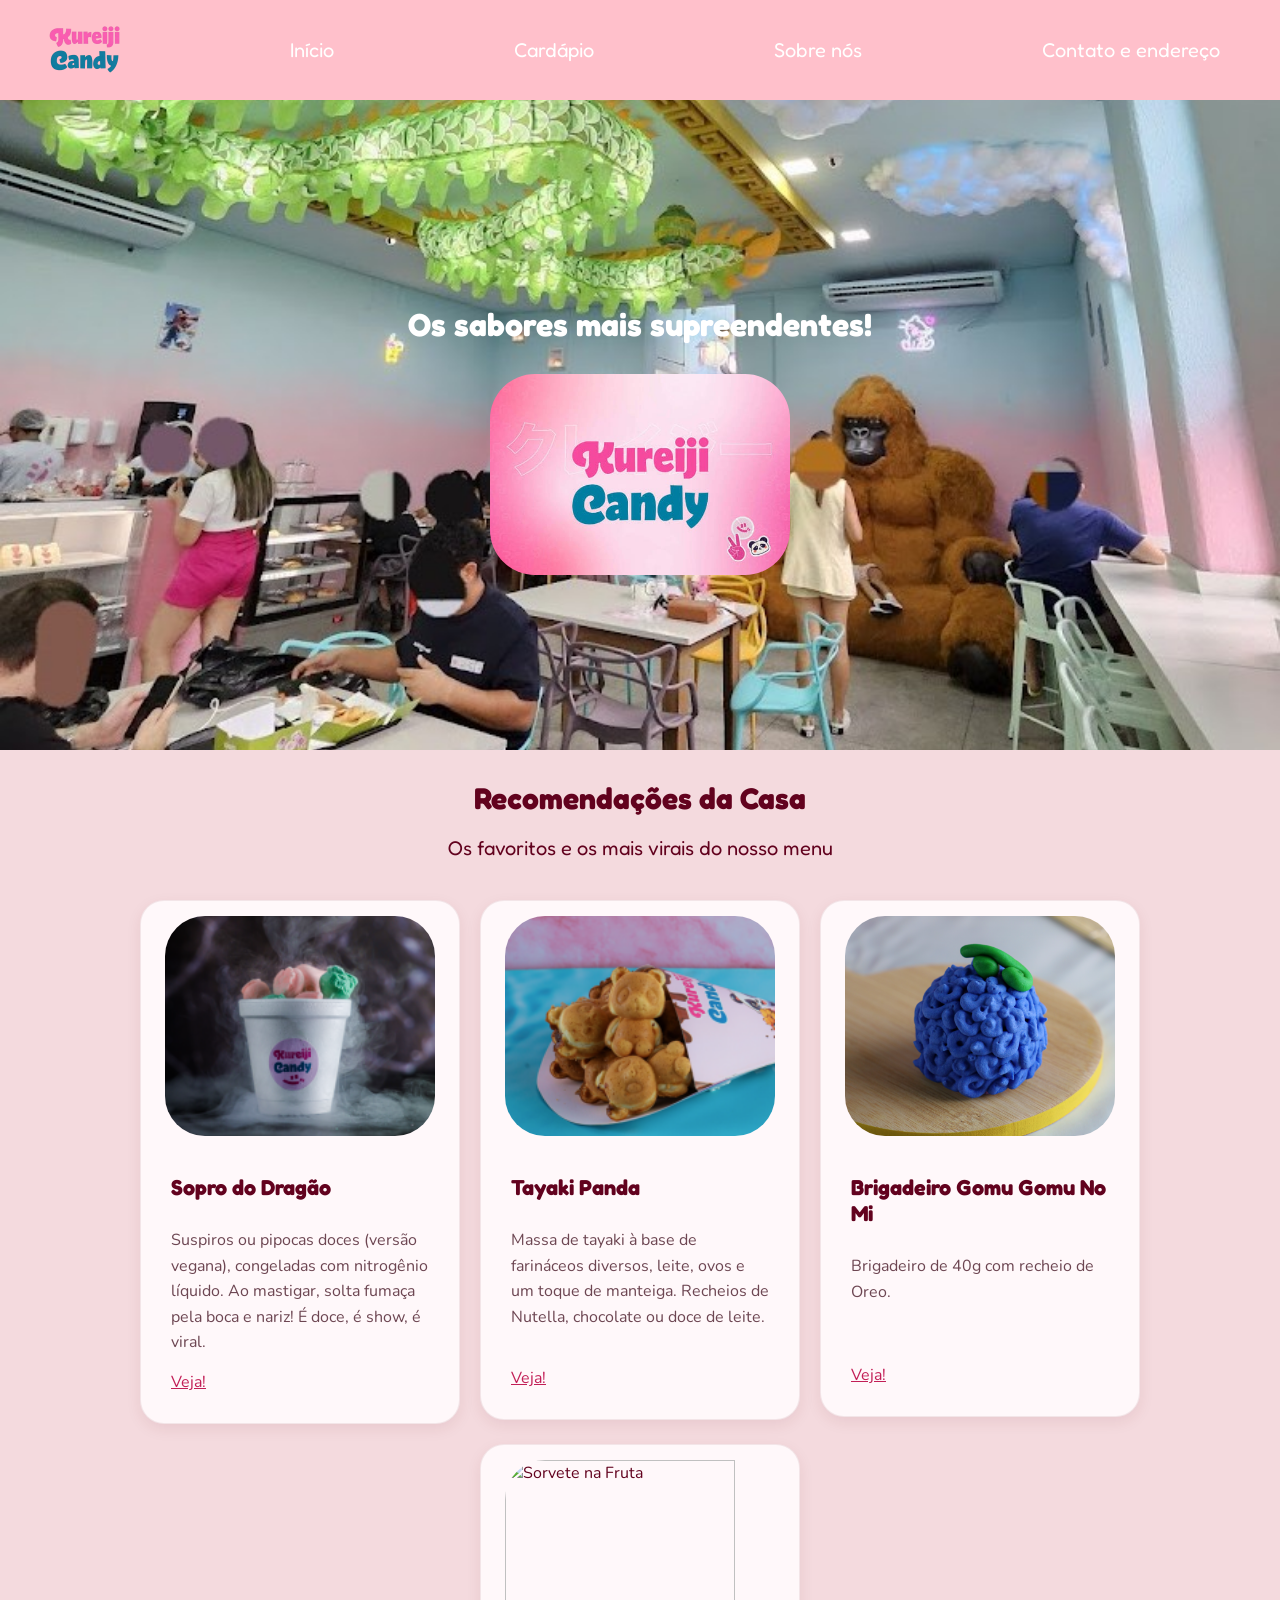
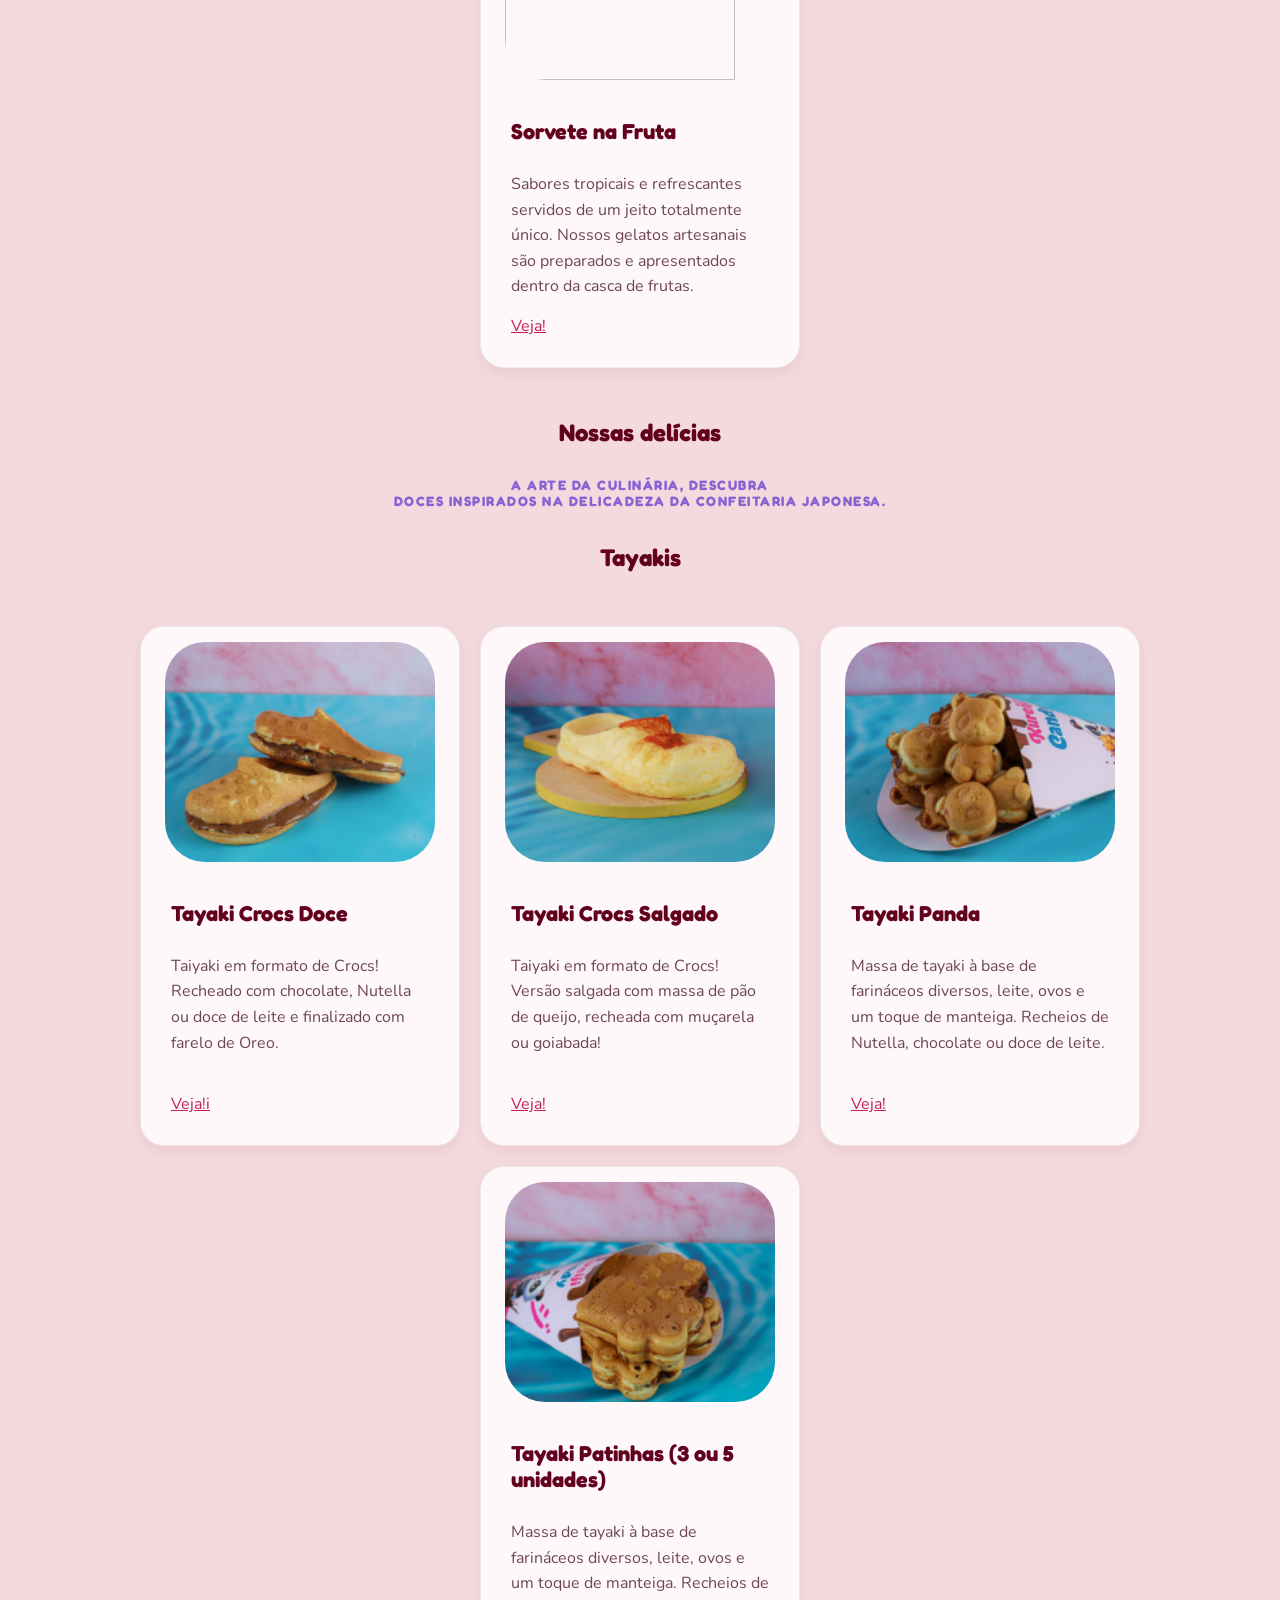
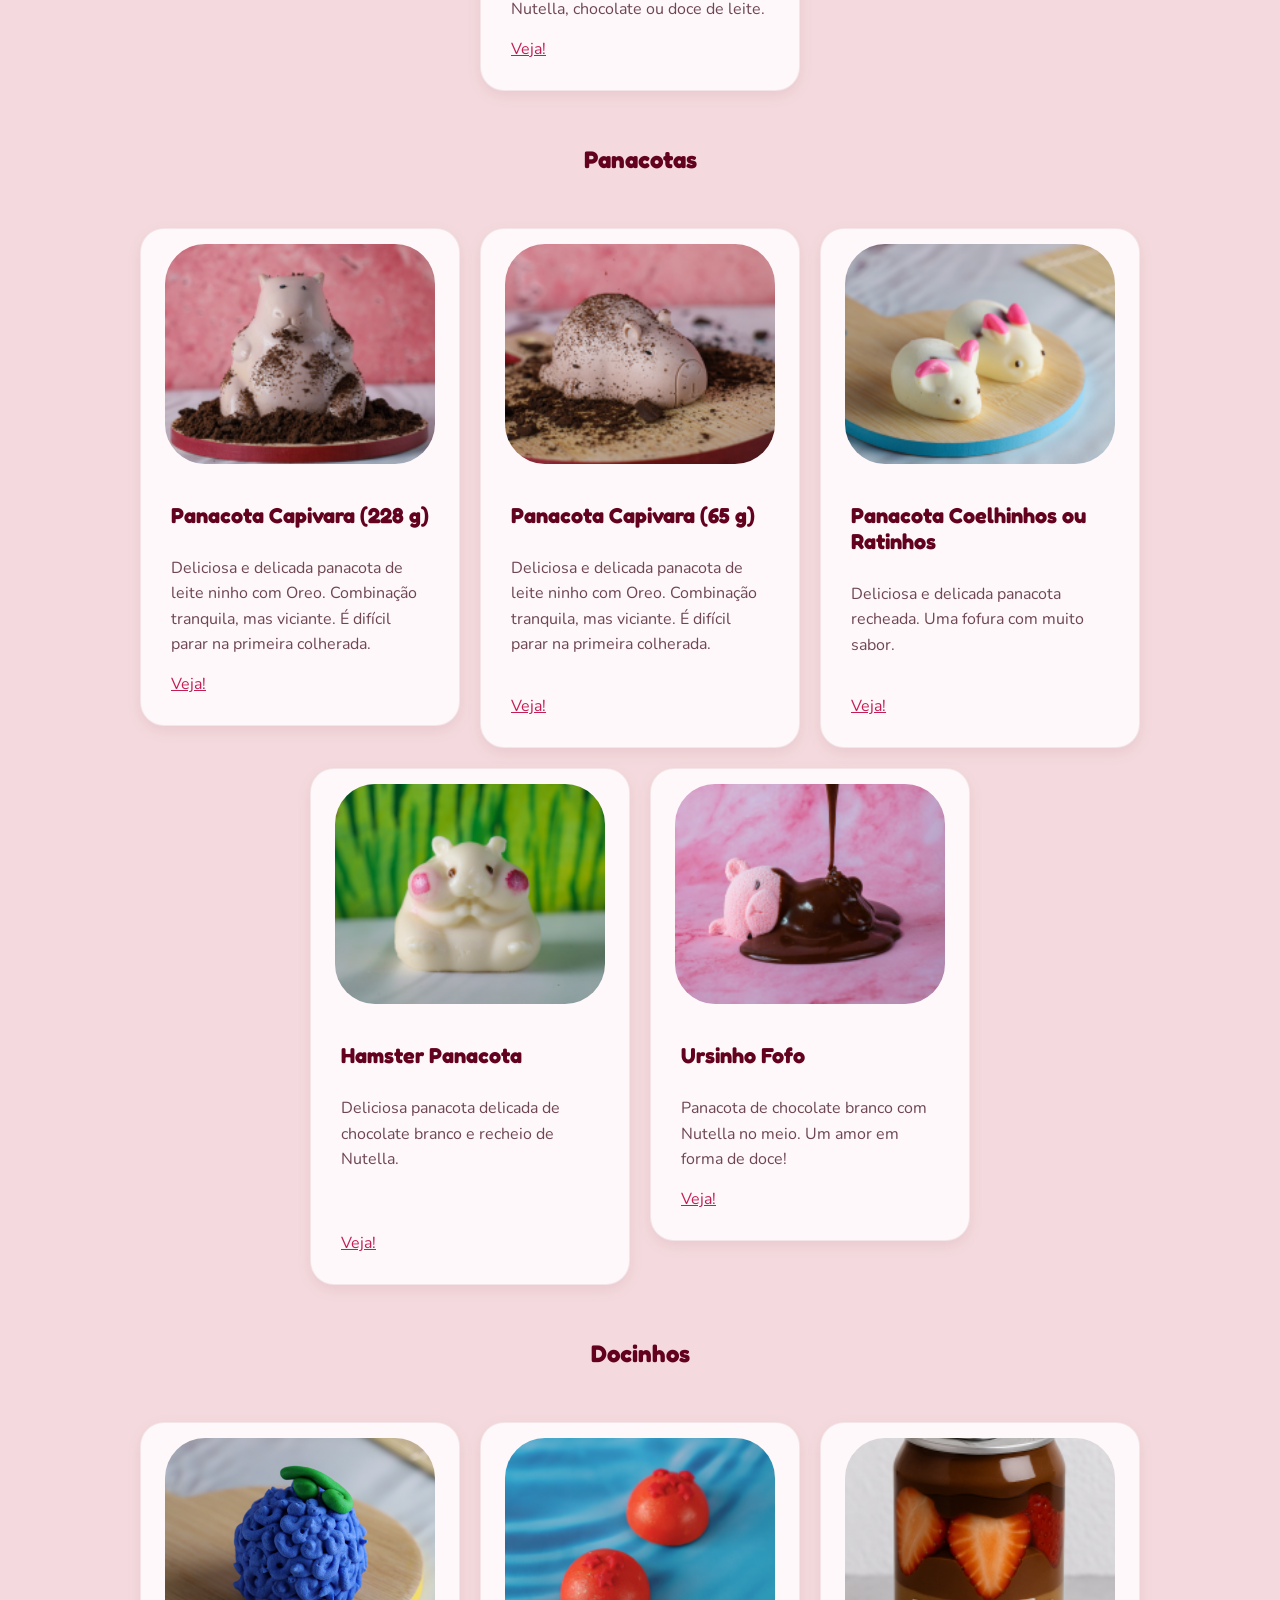
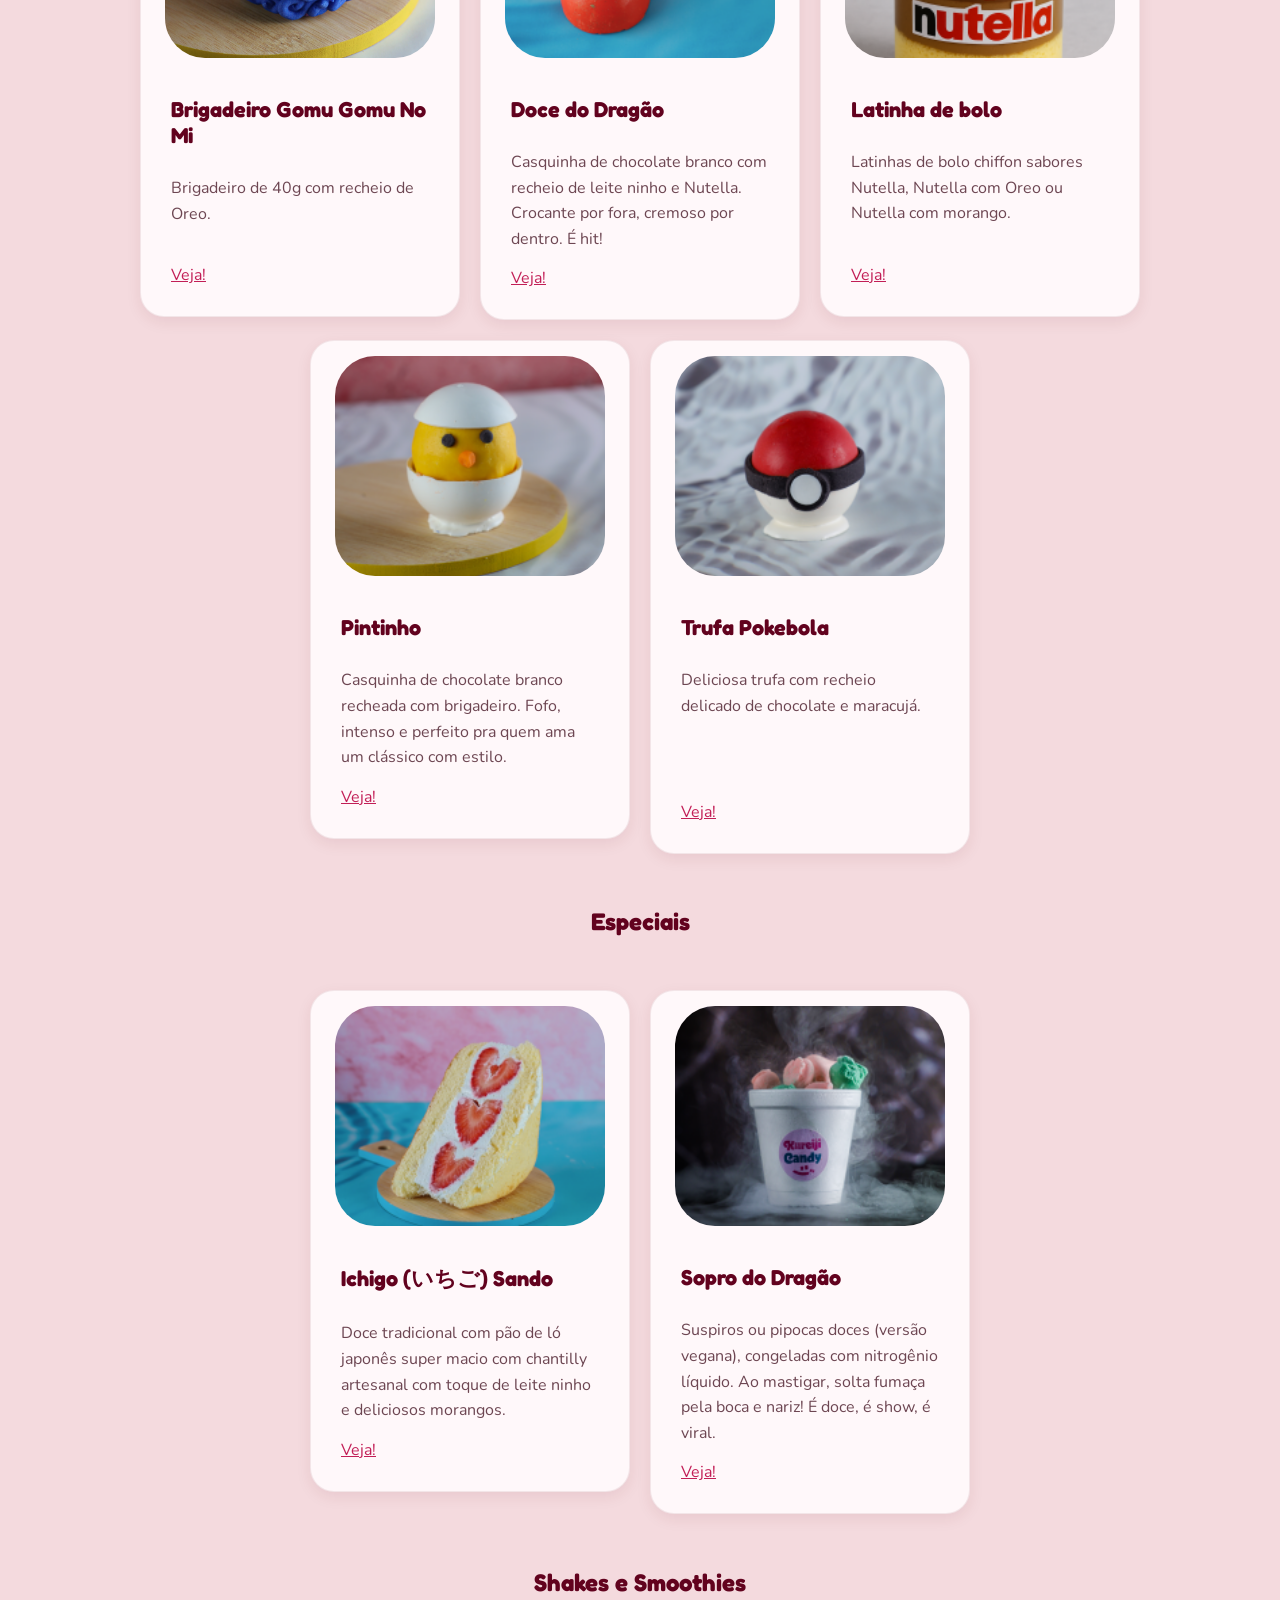
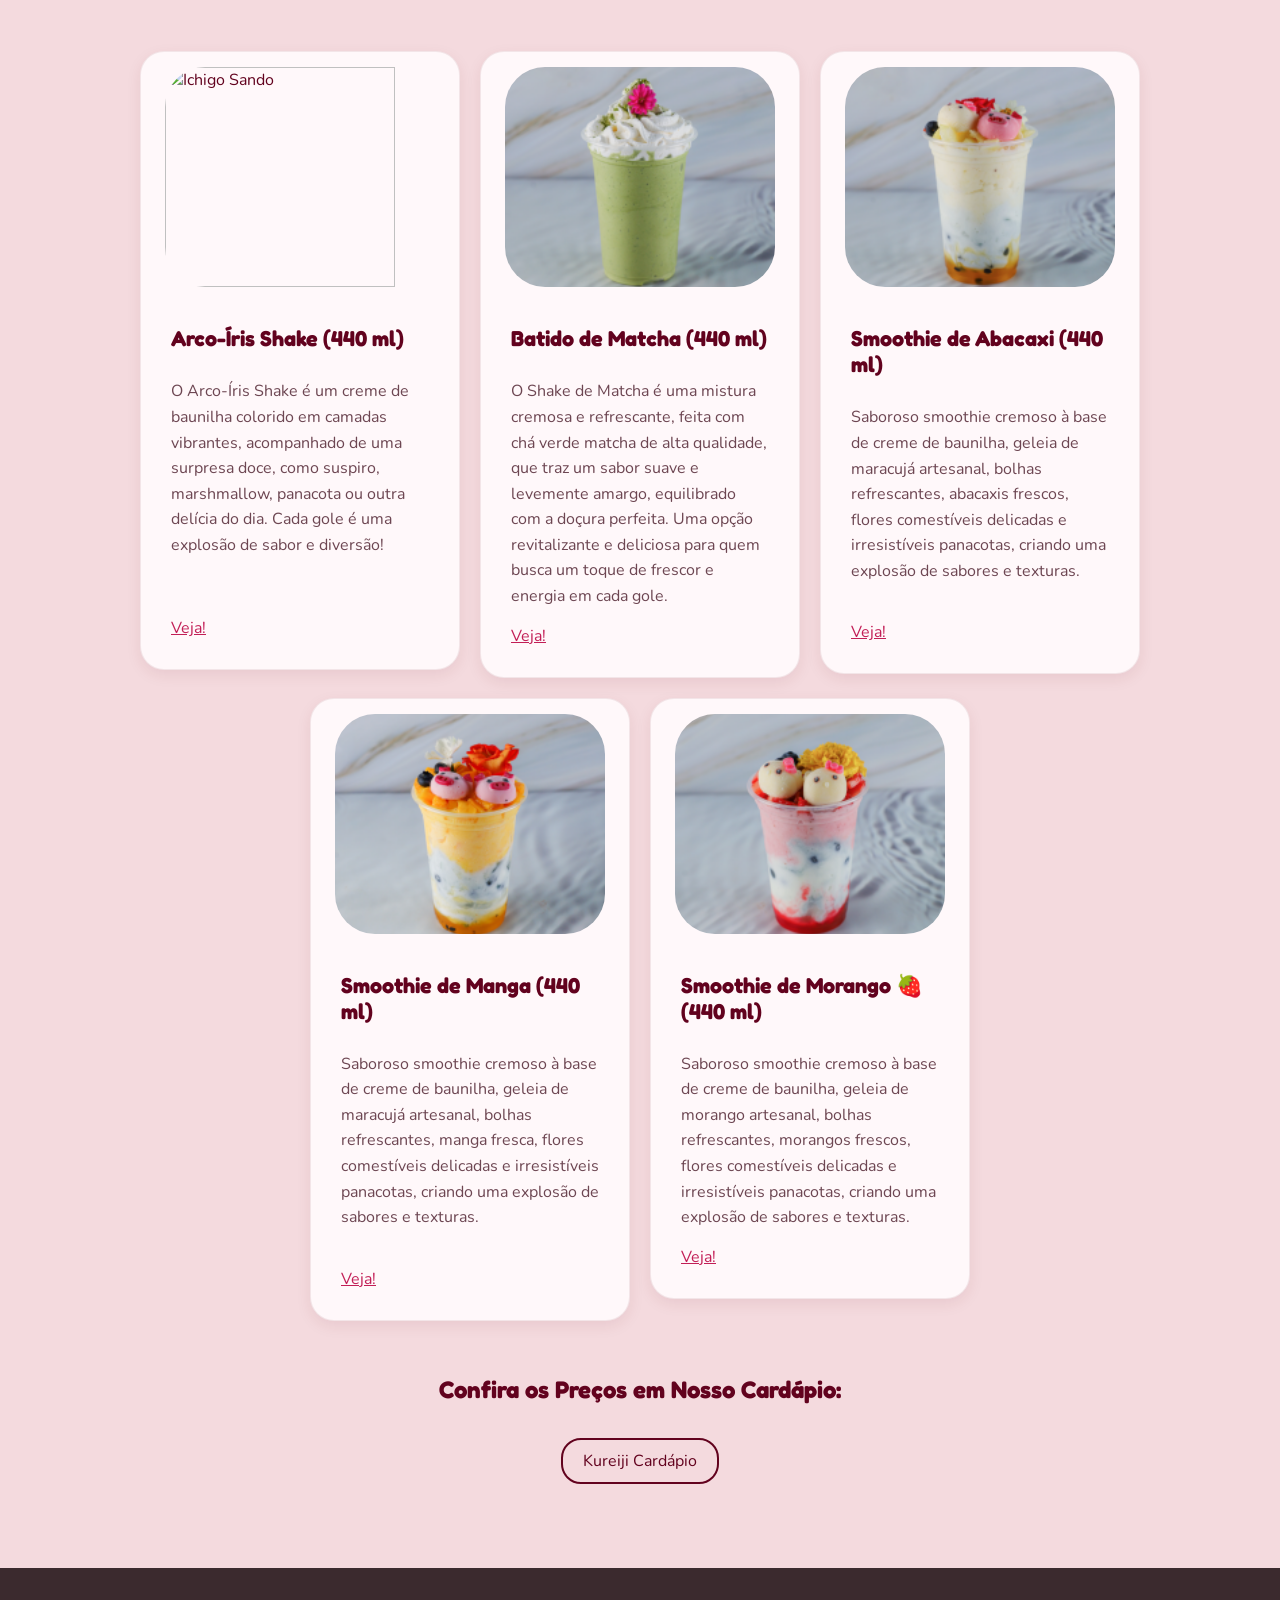
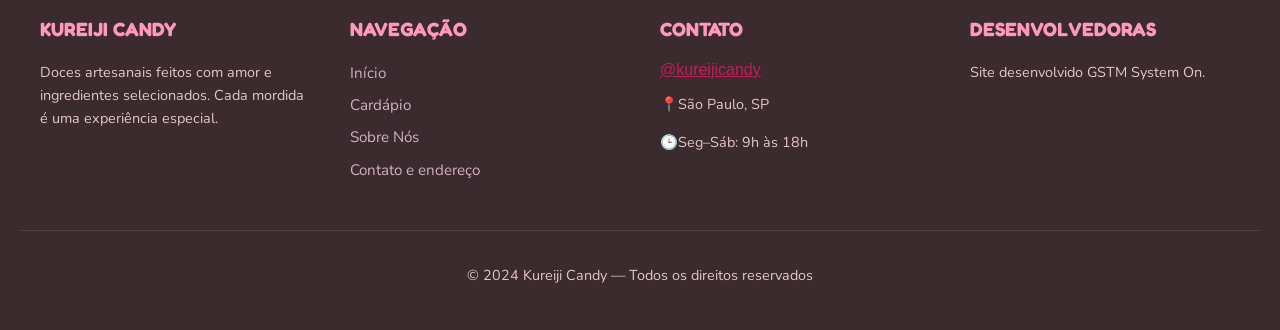
==== commit 68d5ce70: "Correct spelling of 'Taiyakis' to 'Tayakis'" ====
--- a/paginas/Cardapio.html
+++ b/paginas/Cardapio.html
@@ -107,10 +107,10 @@
   <p class="text-uppercase subtitulo">A arte da culinária, descubra <br/> doces inspirados na delicadeza da confeitaria japonesa.</p> 
 </section>
 
-<!-- TAIYAKIS                      -->
-<div class="categoria-bloco">
-  <div class="categoria-header">
-    <h2 class="categoria-titulo">Taiyakis</h2>
+<!-- TAYAKIS                      -->
+<div class="categoria-bloco">
+  <div class="categoria-header">
+    <h2 class="categoria-titulo">Tayakis</h2>
     <p class="categoria-subtitulo"></p>
   </div>
 
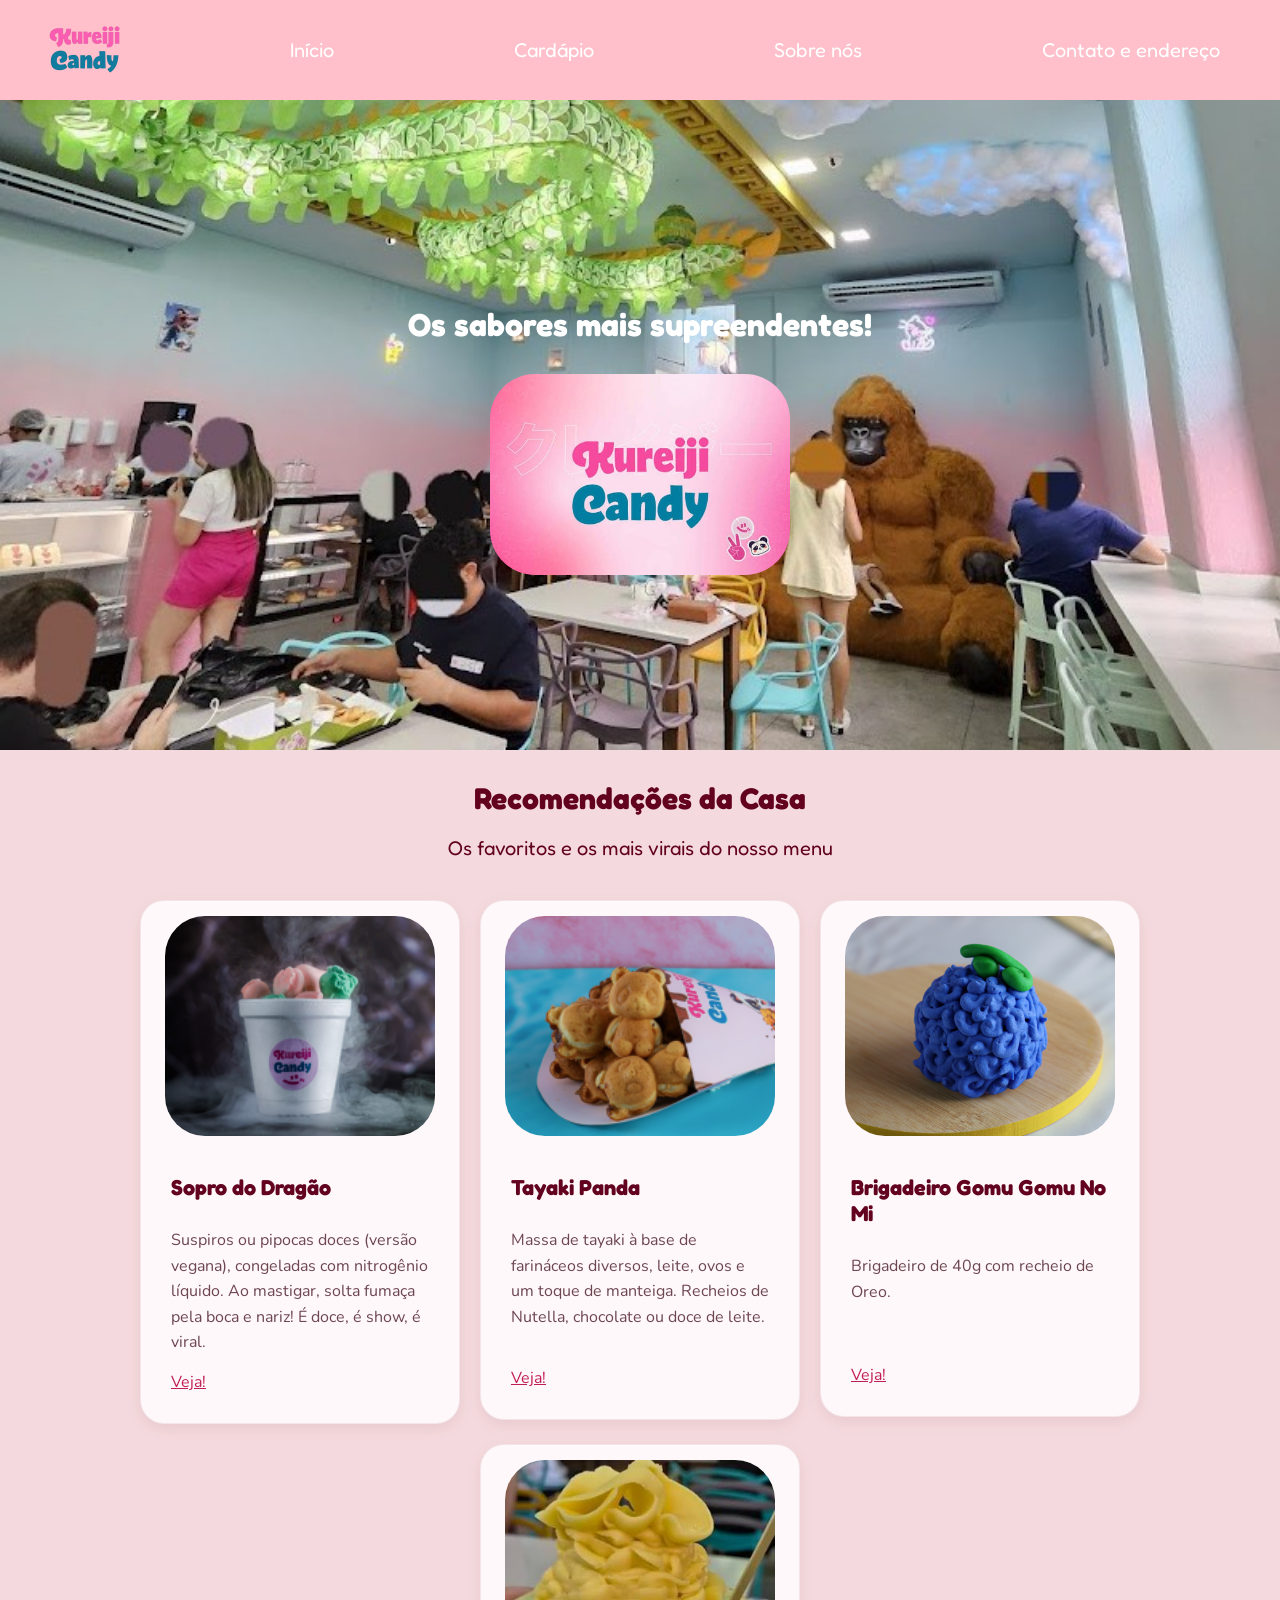
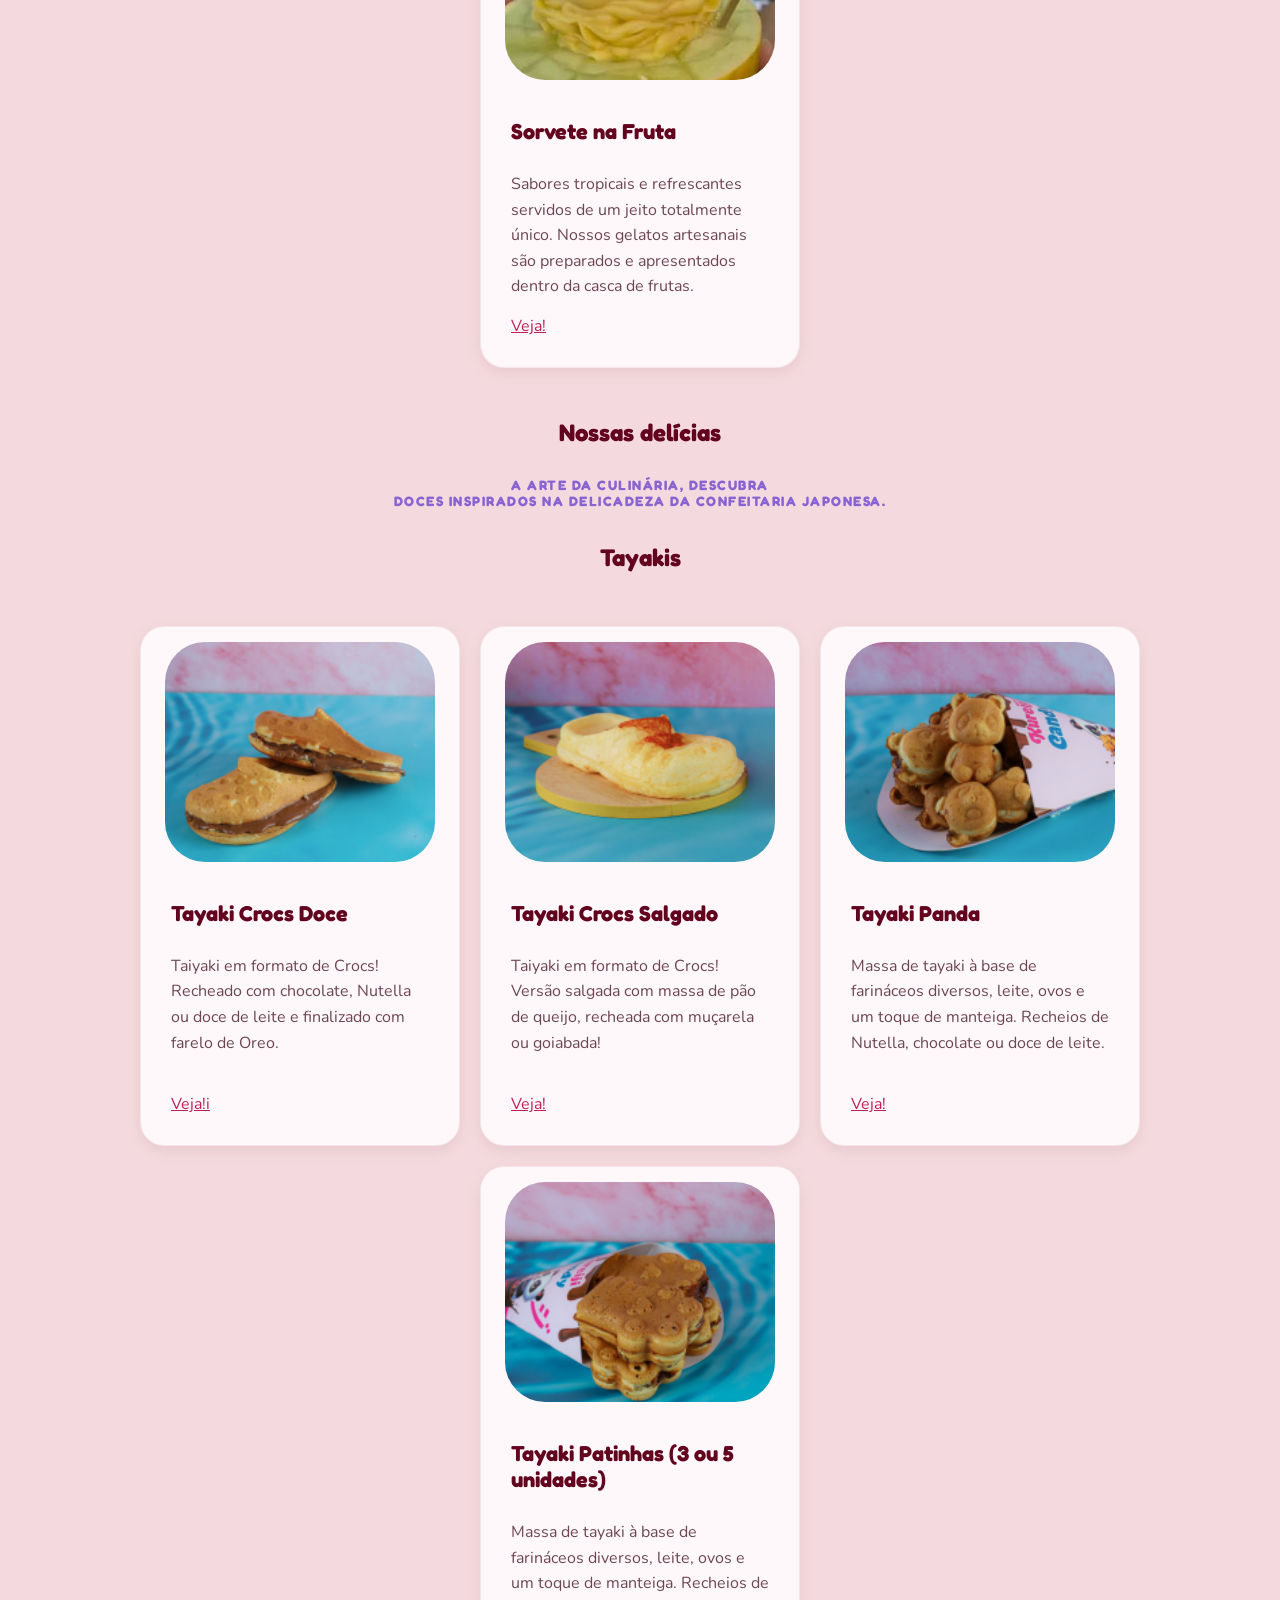
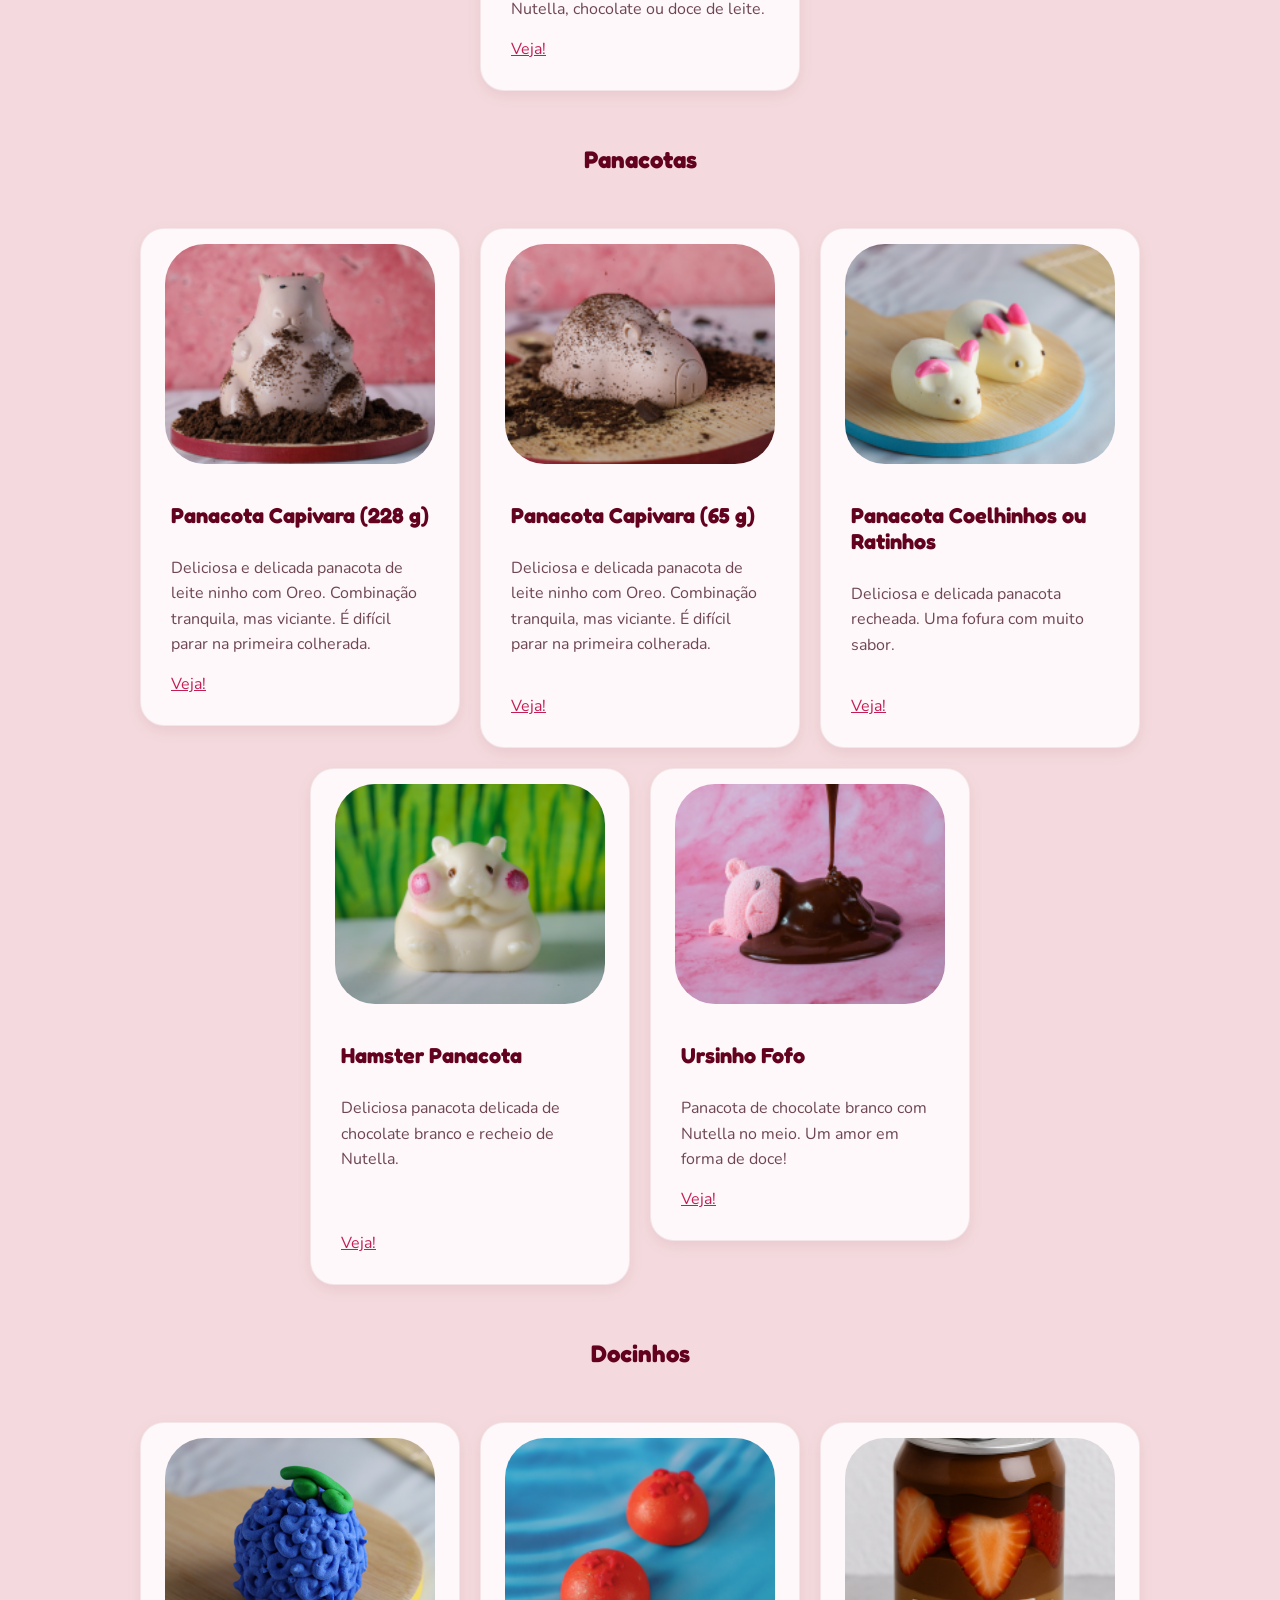
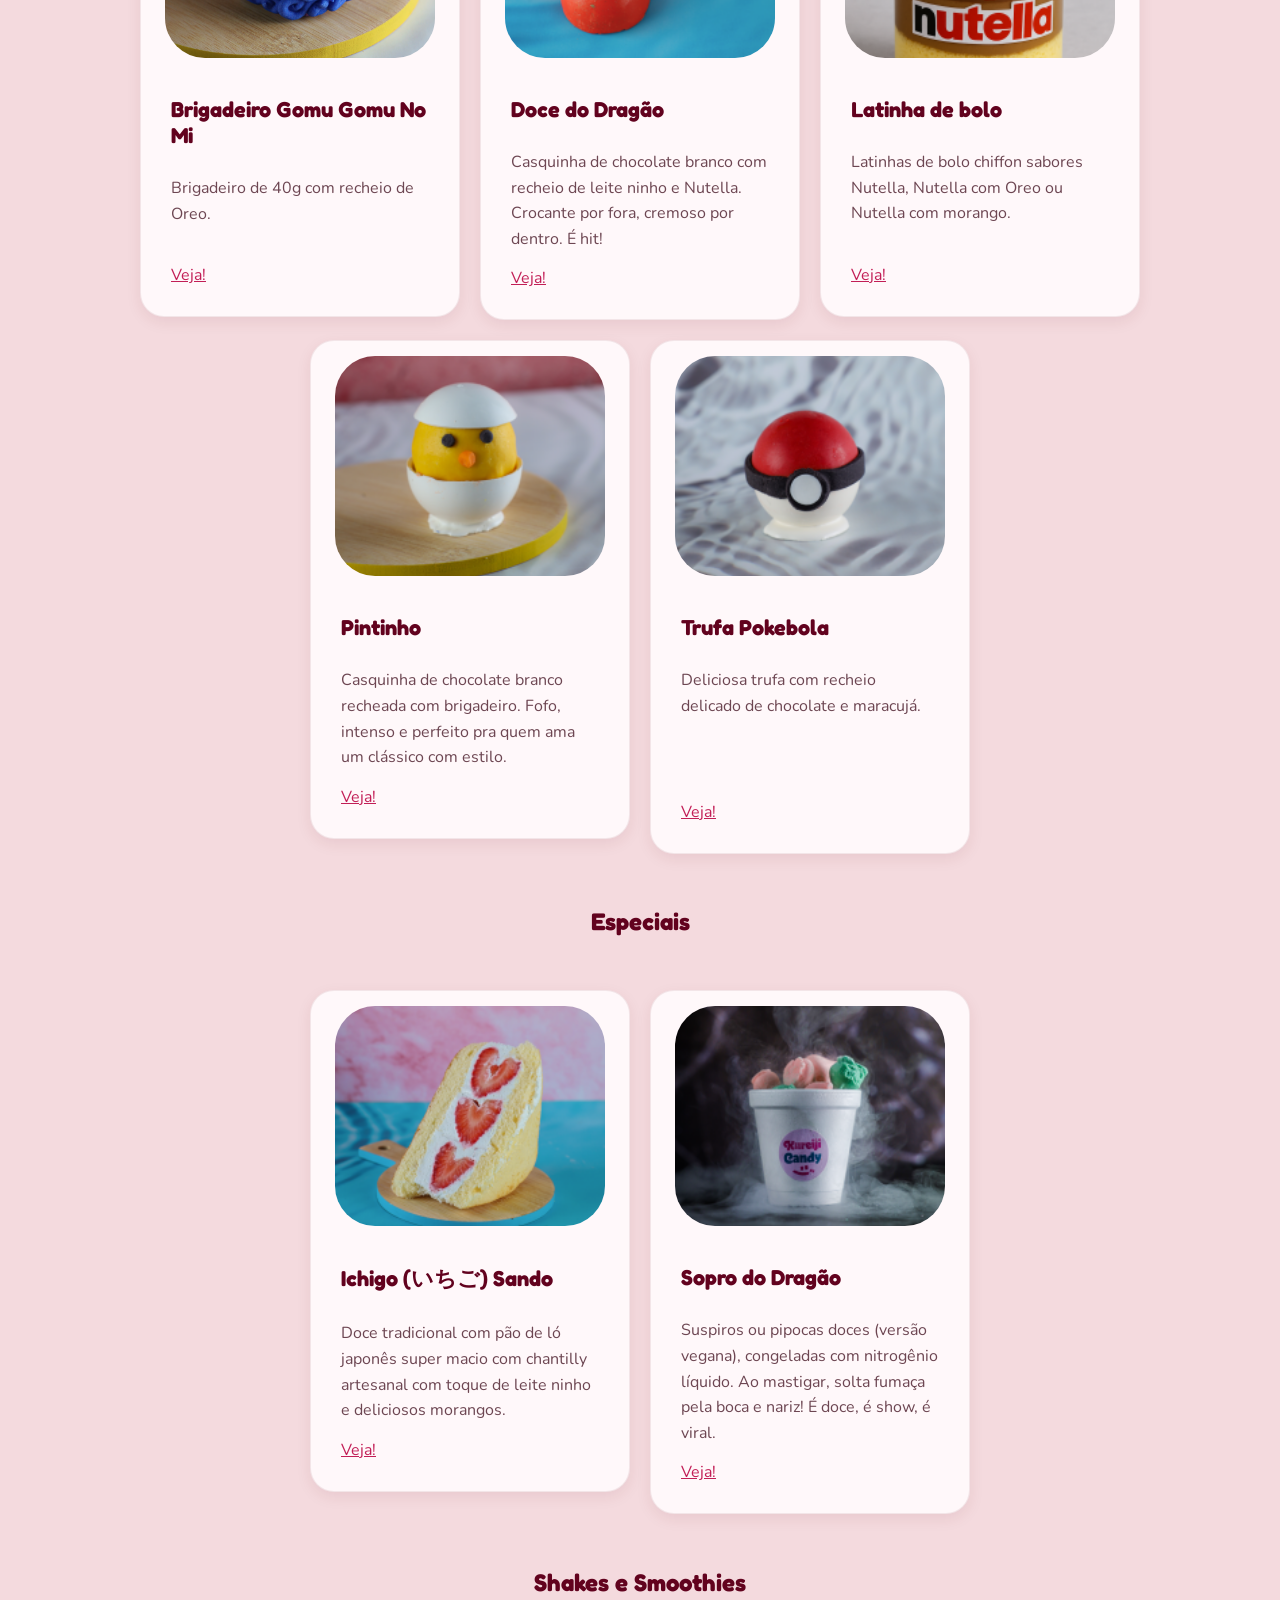
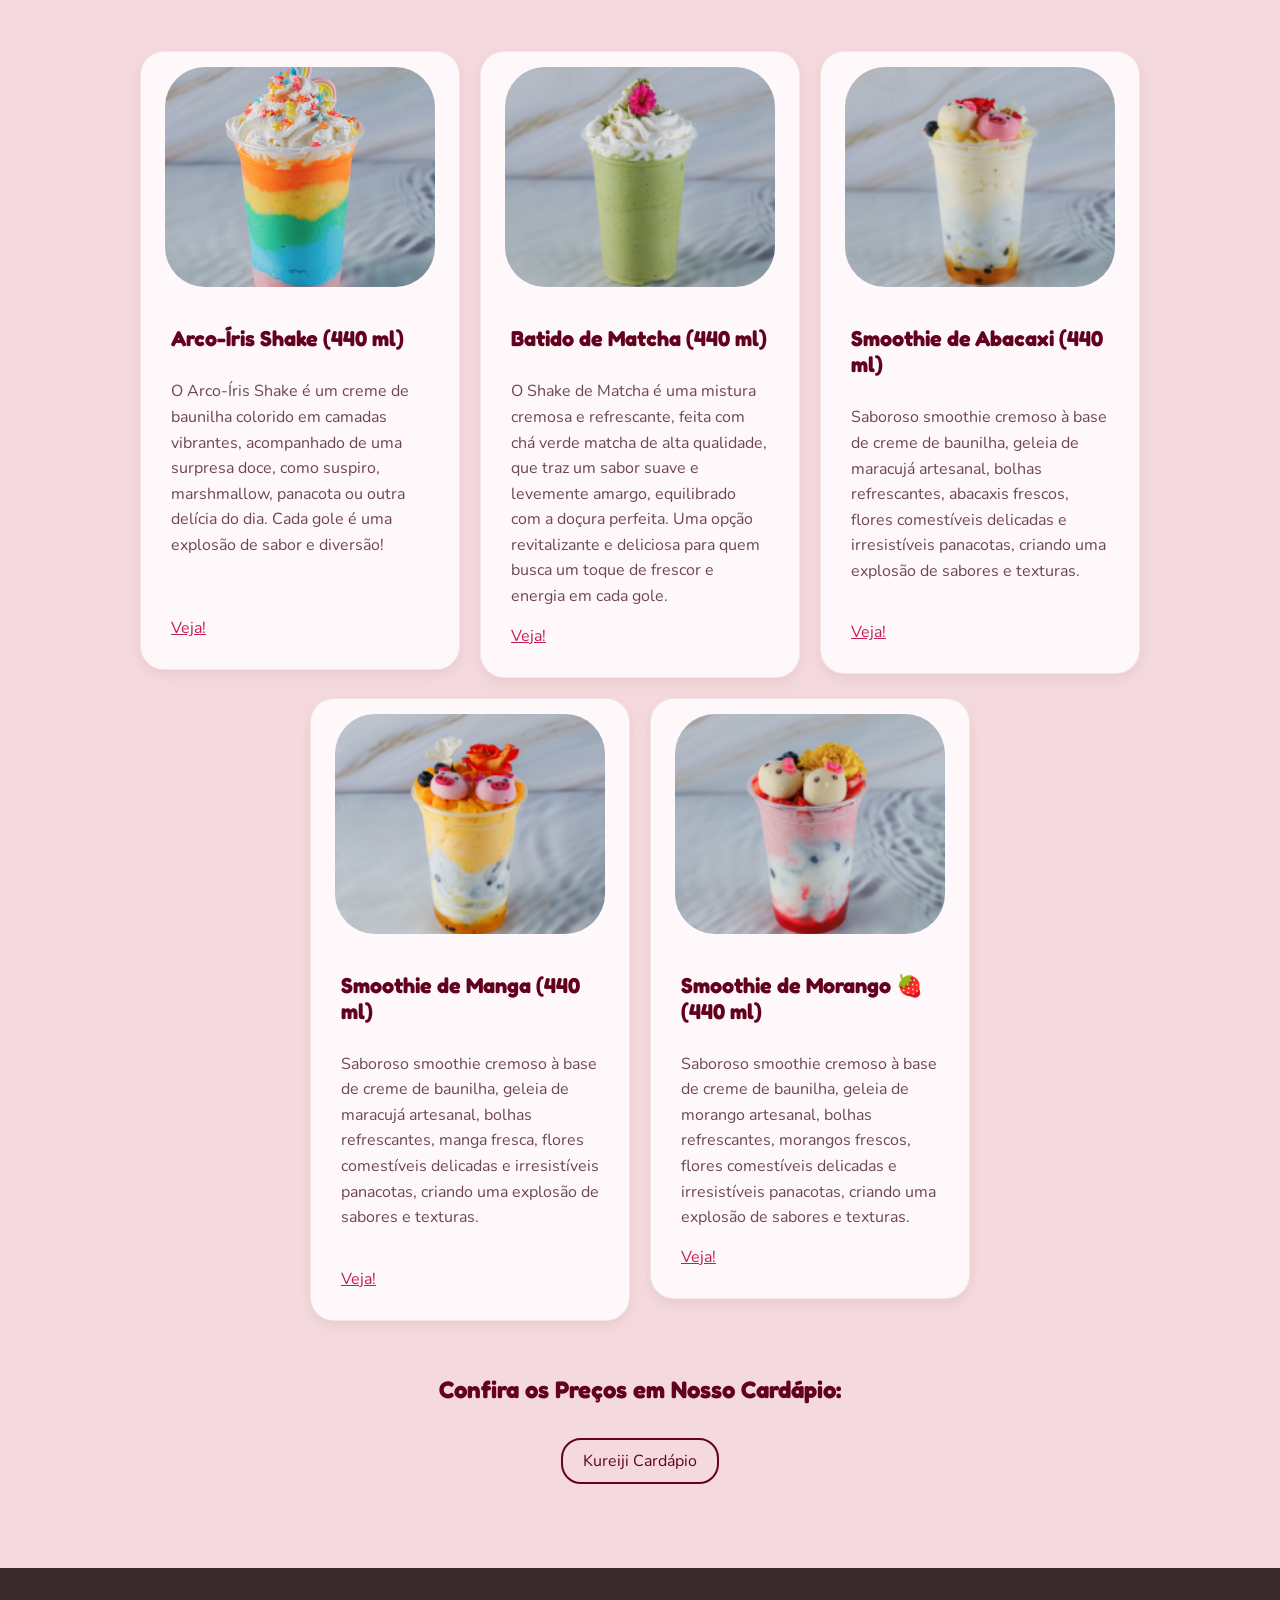
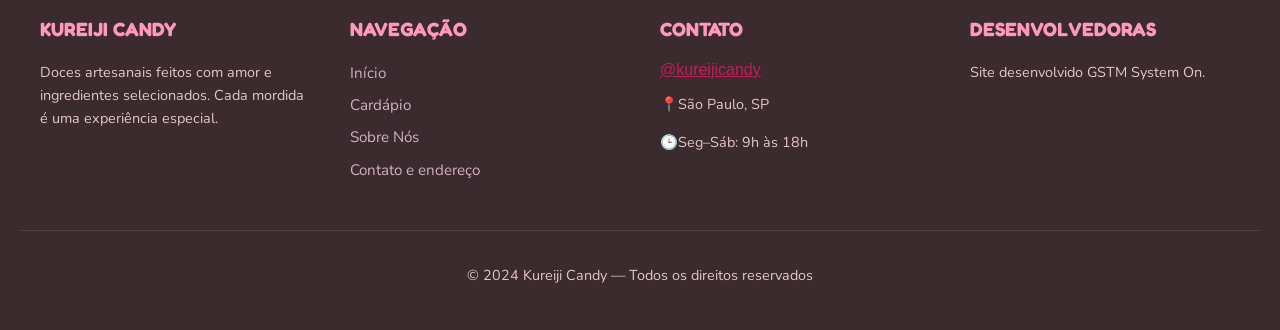
==== commit 36a546aa: "Update image sources and alt texts in Cardapio.html" ====
--- a/paginas/Cardapio.html
+++ b/paginas/Cardapio.html
@@ -22,6 +22,8 @@
 
 
     <link rel="stylesheet" href="../bootstrap/css/bootstrap.min.css">
+    
+    <link rel="icon" type="image/png" href="../imagens/logo.jpg">
     <link rel="stylesheet" href="../style/cardapio.css" />
 </head>
 
@@ -88,7 +90,7 @@
 
  <!-- Card 4 -->
     <section class="card">
-      <img src="../imagens/fruta.png" class="card-img-top" alt="Sorvete na Fruta">
+      <img src="../imagens/fruta.jpg" class="card-img-top" alt="Sorvete na Fruta">
       <div class="card-body">
         <h4 class="card-title">Sorvete na Fruta</h4>
         <p class="card-text">Sabores tropicais e refrescantes servidos de um jeito totalmente único. Nossos gelatos artesanais são preparados e apresentados dentro da casca de frutas.</p>
@@ -301,7 +303,7 @@
 
 <!-- Card 2 -->
     <section class="card">
-      <img src="../imagens/Sopro do dragao-thumbnail.png" class="card-img-top" alt="Ichigo Sando">
+      <img src="../imagens/Sopro do dragao-thumbnail.png" class="card-img-top" alt="Sopro do Dragão">
       <div class="card-body">
         <h4 class="card-title">Sopro do Dragão</h4>
         <p class="card-text">Suspiros ou pipocas doces (versão vegana), congeladas com nitrogênio líquido. Ao mastigar, solta fumaça pela boca e nariz! É doce, é show, é viral.</p>
@@ -322,7 +324,7 @@
   <div class="vitrine-container">
     <!-- Card 1 -->
     <section class="card">
-      <img src="../imagens/Arco-iris shake.png" class="card-img-top" alt="Ichigo Sando">
+      <img src="../imagens/Arco-iris shake.png" class="card-img-top" alt="Shake de Arco-iris">
       <div class="card-body">
         <h4 class="card-title">Arco-Íris Shake (440 ml)</h4>
         <p class="card-text">O Arco-Íris Shake é um creme de baunilha colorido em camadas vibrantes, acompanhado de uma surpresa doce, como suspiro, marshmallow, panacota ou outra delícia do dia. Cada gole é uma explosão de sabor e diversão!</p></br></br>
@@ -332,7 +334,7 @@
 
 <!-- Card 2 -->
     <section class="card">
-      <img src="../imagens/Shake de Matcha-thumbnail.png" class="card-img-top" alt="Ichigo Sando">
+      <img src="../imagens/Shake de Matcha-thumbnail.png" class="card-img-top" alt="Shake de matcha">
       <div class="card-body">
         <h4 class="card-title">Batido de Matcha (440 ml)</h4>
         <p class="card-text">O Shake de Matcha é uma mistura cremosa e refrescante, feita com chá verde matcha de alta qualidade, que traz um sabor suave e levemente amargo, equilibrado com a doçura perfeita. Uma opção revitalizante e deliciosa para quem busca um toque de frescor e energia em cada gole.</p>
@@ -342,7 +344,7 @@
 
 <!-- Card 3 -->
     <section class="card">
-      <img src="../imagens/Smoothie de abacaxi-thumbnail.png" class="card-img-top" alt="Ichigo Sando">
+      <img src="../imagens/Smoothie de abacaxi-thumbnail.png" class="card-img-top" alt="Smoothie de abacaxi">
       <div class="card-body">
         <h4 class="card-title">Smoothie de Abacaxi (440 ml)</h4>
         <p class="card-text">Saboroso smoothie cremoso à base de creme de baunilha, geleia de maracujá artesanal, bolhas refrescantes, abacaxis frescos, flores comestíveis delicadas e irresistíveis panacotas, criando uma explosão de sabores e texturas.</p></br>
@@ -352,7 +354,7 @@
 
 <!-- Card 4 -->
     <section class="card">
-      <img src="../imagens/Smoothie de manga-thumbnail.png" class="card-img-top" alt="Ichigo Sando">
+      <img src="../imagens/Smoothie de manga-thumbnail.png" class="card-img-top" alt="Smoothie de manga">
       <div class="card-body">
         <h4 class="card-title">Smoothie de Manga (440 ml)</h4>
         <p class="card-text">Saboroso smoothie cremoso à base de creme de baunilha, geleia de maracujá artesanal, bolhas refrescantes, manga fresca, flores comestíveis delicadas e irresistíveis panacotas, criando uma explosão de sabores e texturas.</p></br>
@@ -362,7 +364,7 @@
 
 <!-- Card 5 -->
     <section class="card">
-      <img src="../imagens/Smoothie de morango-thumbnail.png" class="card-img-top" alt="Ichigo Sando">
+      <img src="../imagens/Smoothie de morango-thumbnail.png" class="card-img-top" alt="Smoothie de morango">
       <div class="card-body">
         <h4 class="card-title">Smoothie de Morango 🍓 (440 ml)</h4>
         <p class="card-text">Saboroso smoothie cremoso à base de creme de baunilha, geleia de morango artesanal, bolhas refrescantes, morangos frescos, flores comestíveis delicadas e irresistíveis panacotas, criando uma explosão de sabores e texturas.</p>
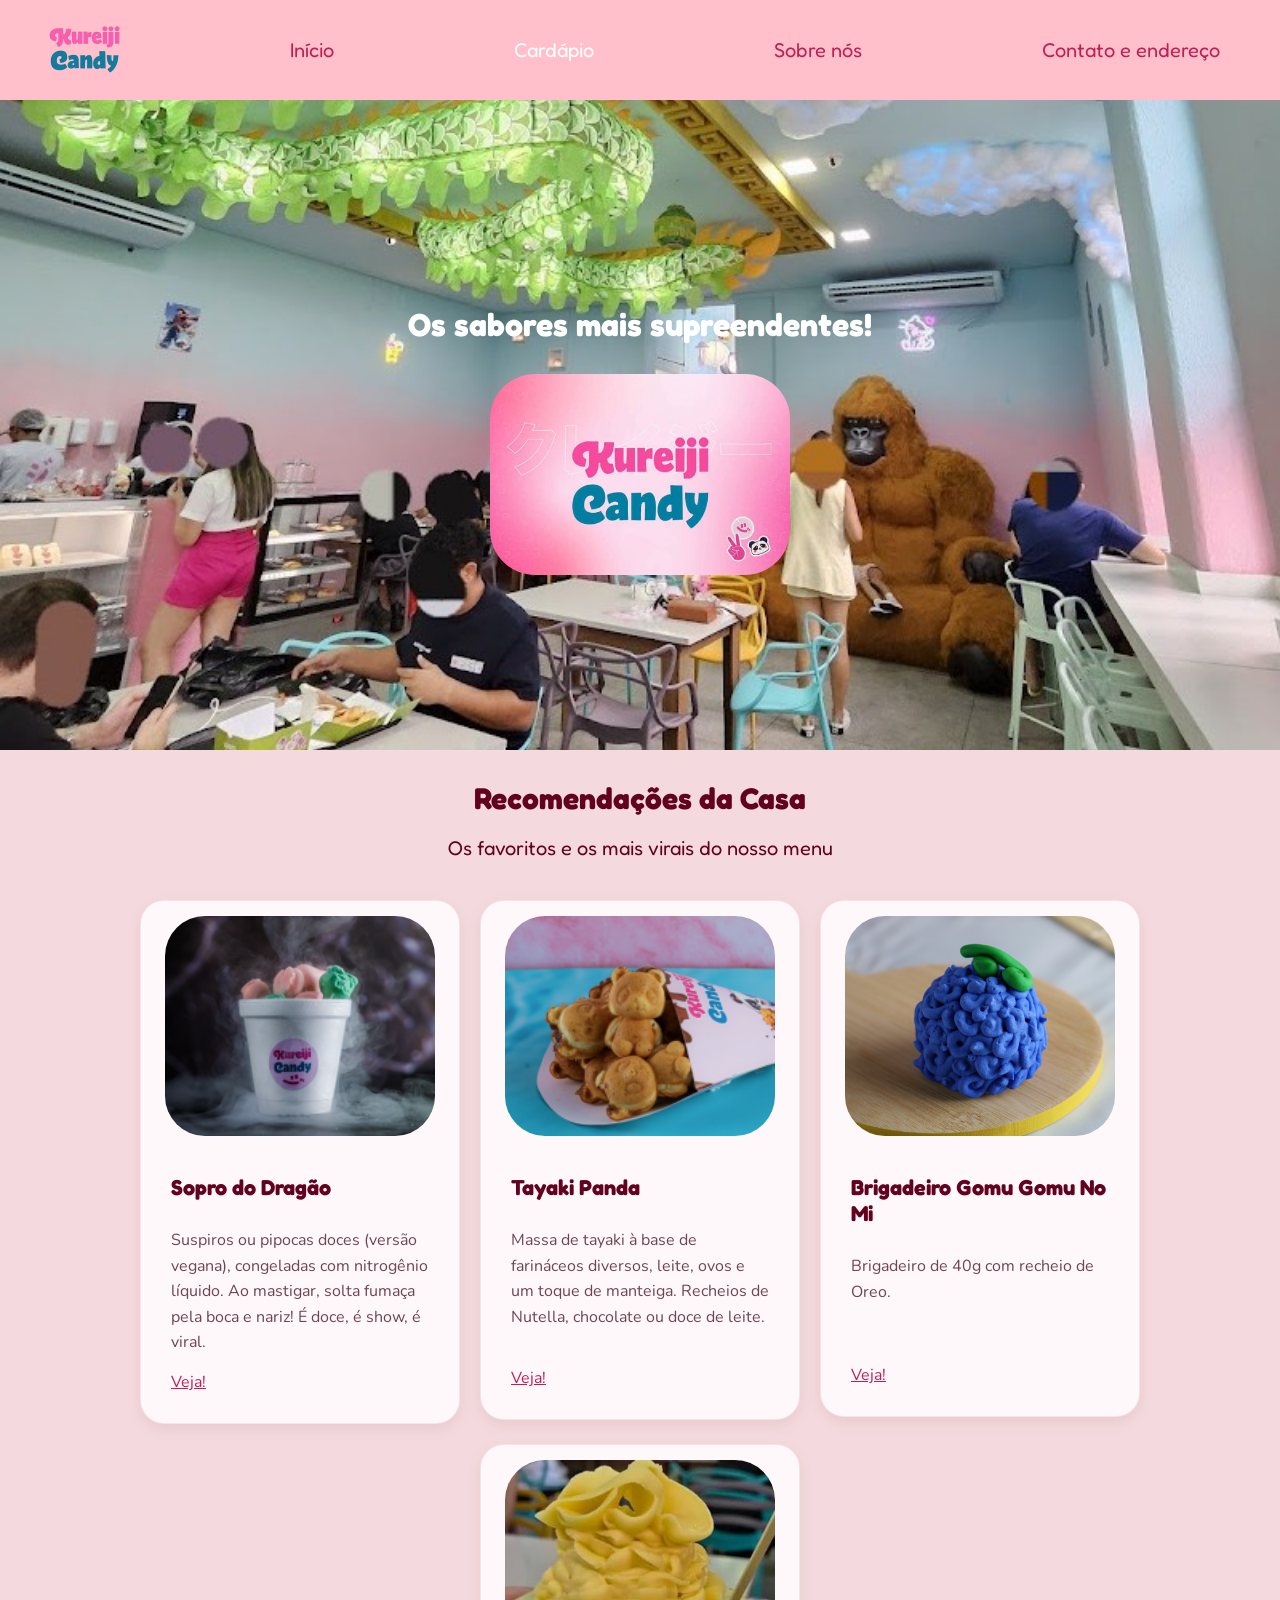
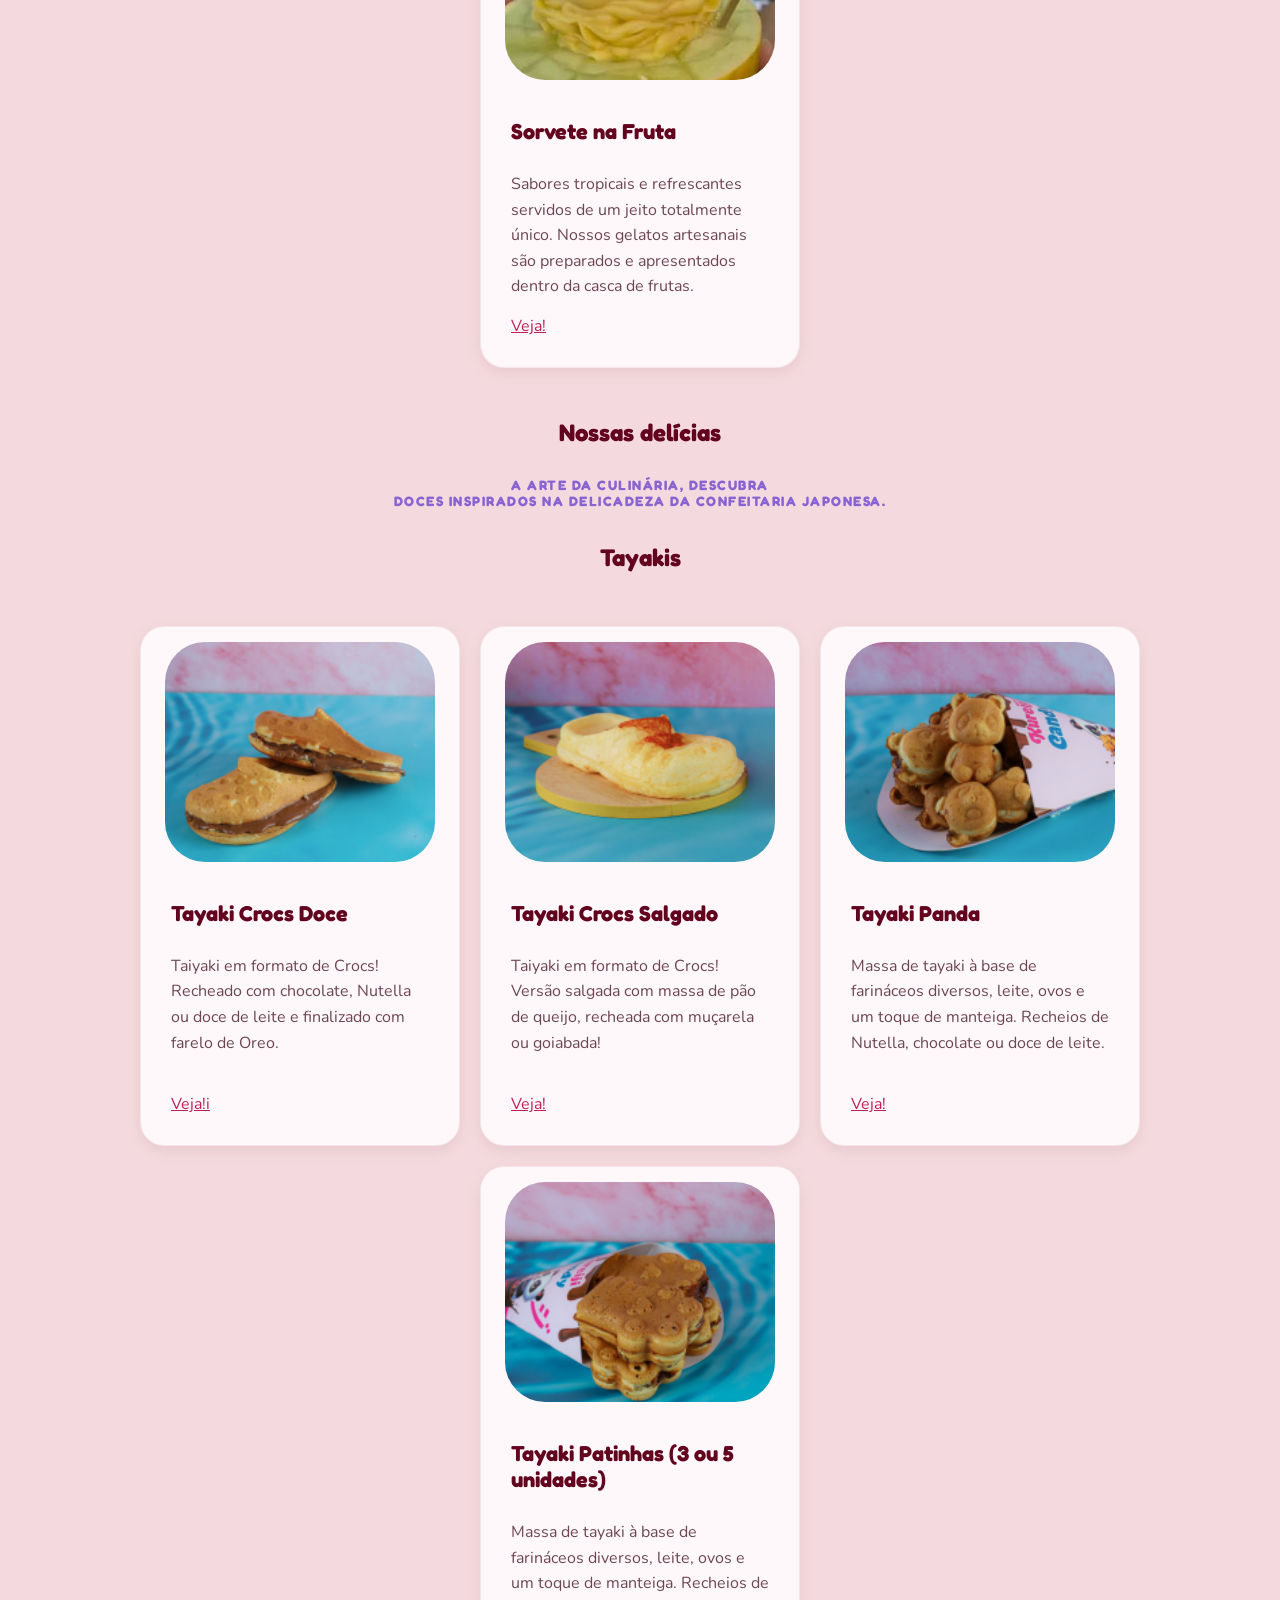
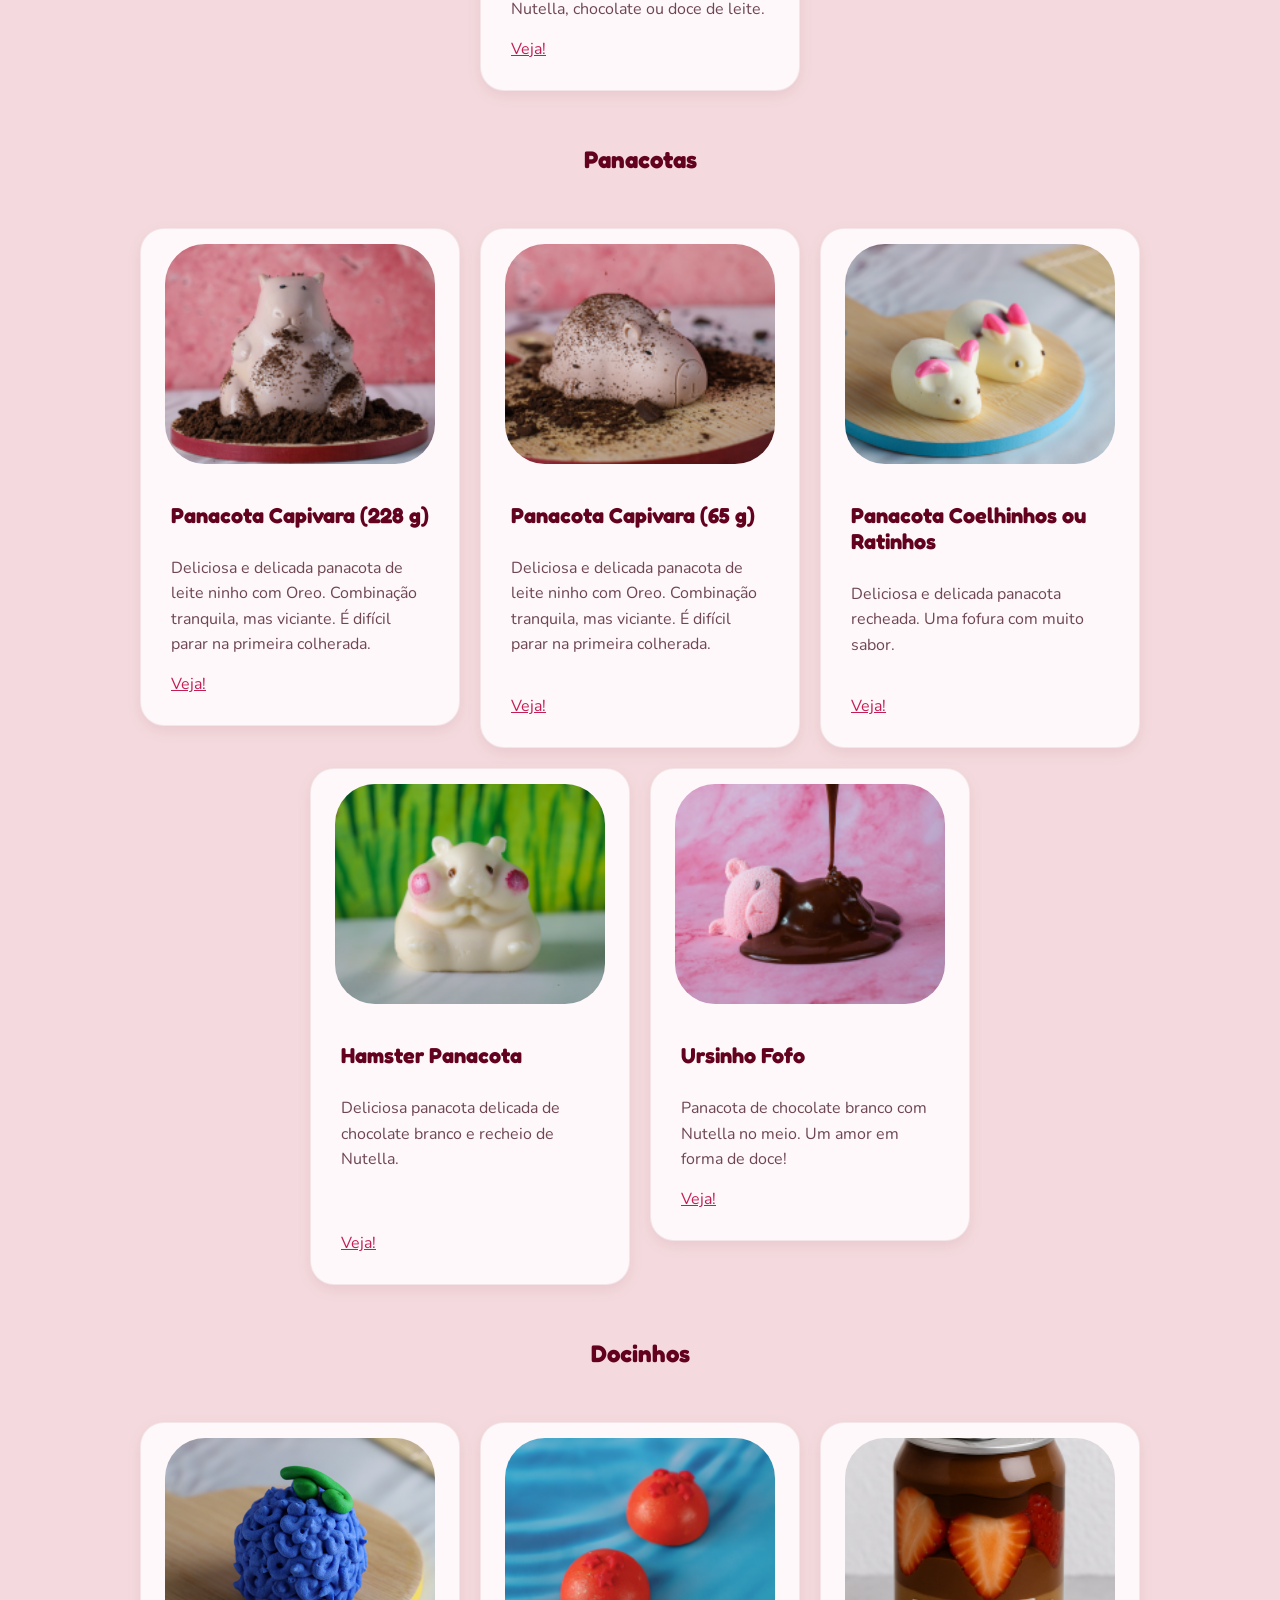
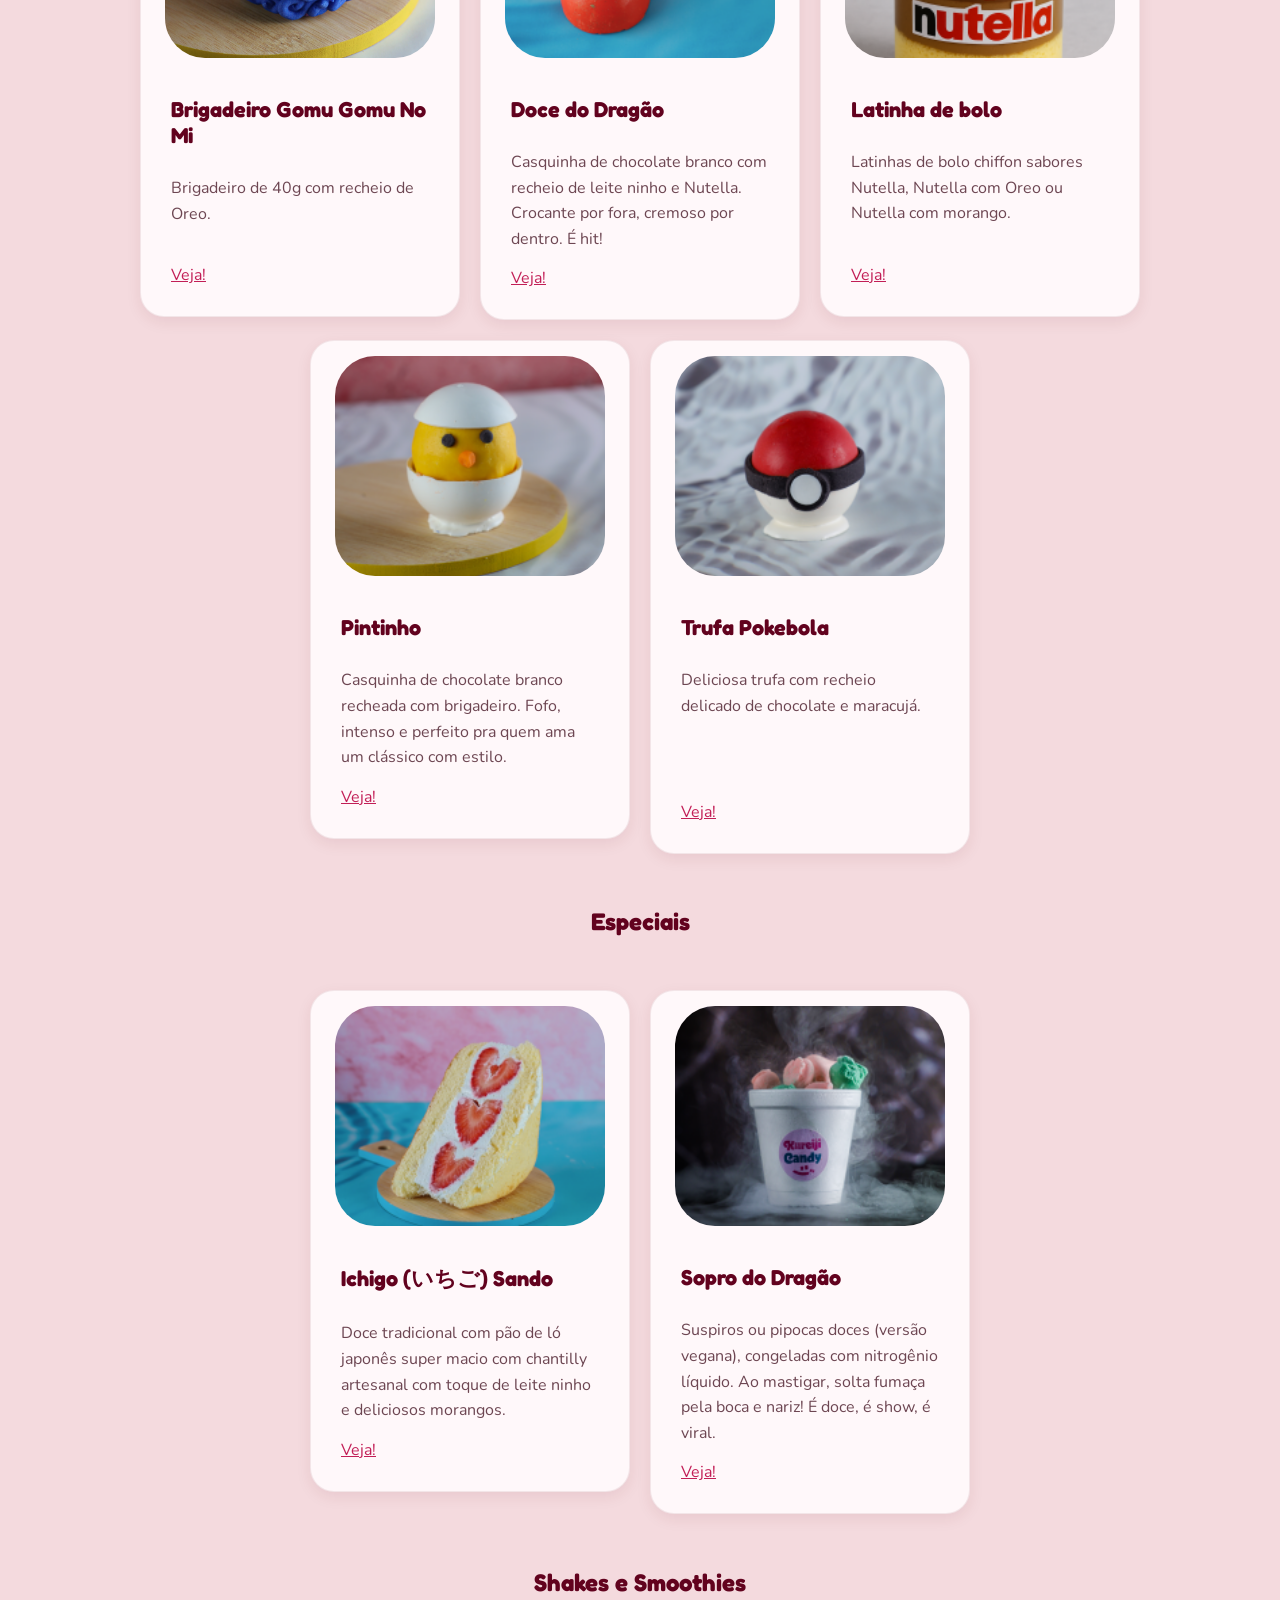
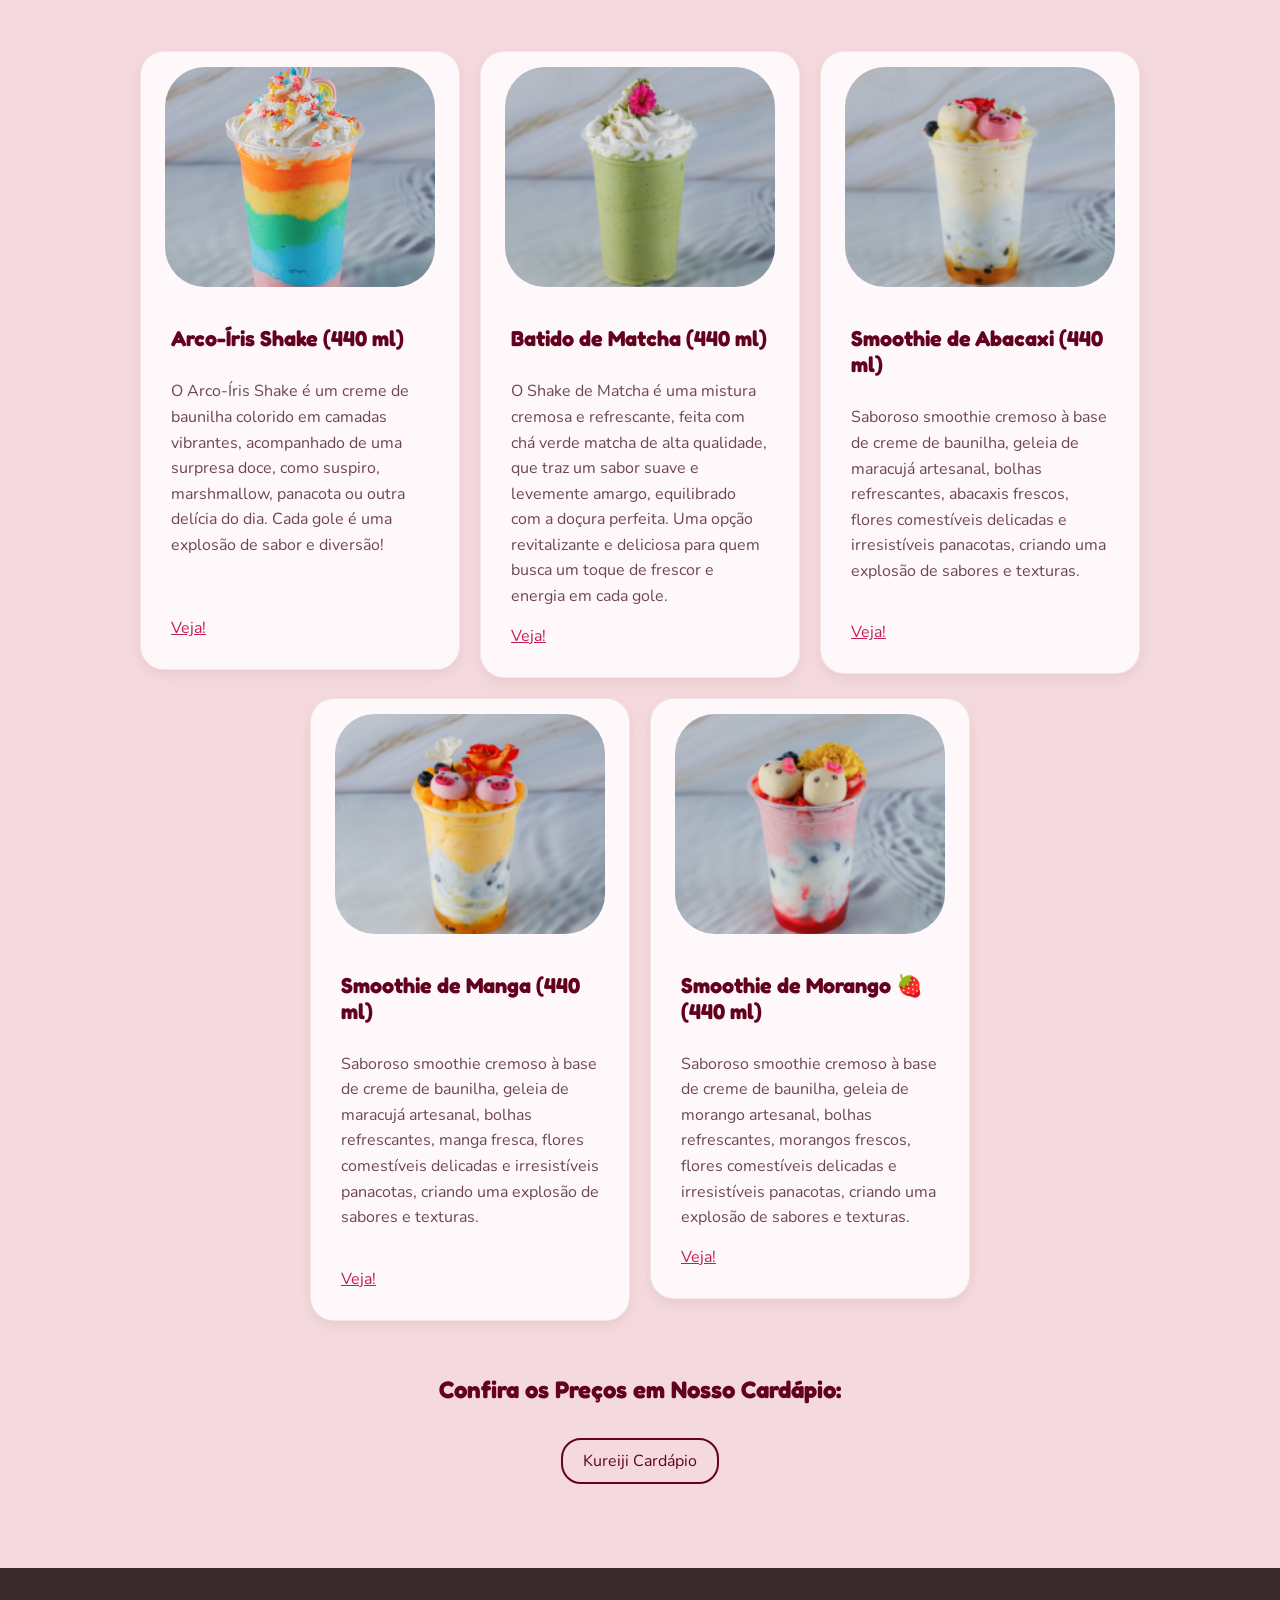
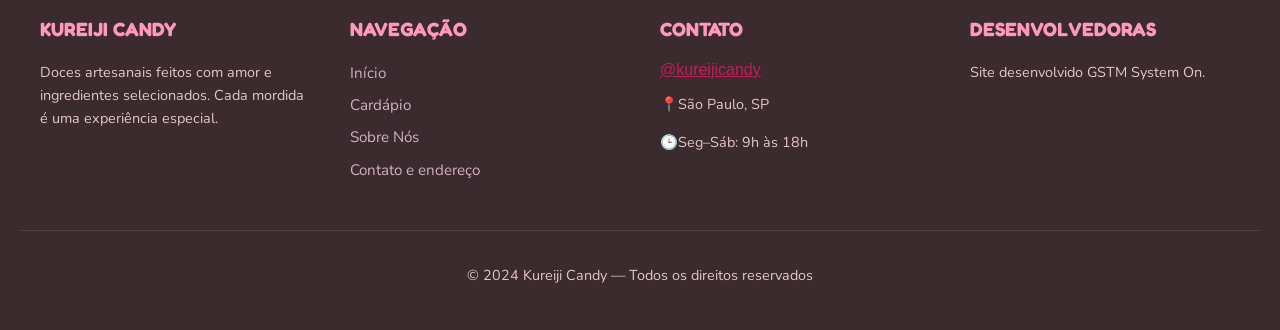
==== commit a9979c30: "Alterando responsividade e cor nos menus" ====
--- a/paginas/Cardapio.html
+++ b/paginas/Cardapio.html
@@ -4,6 +4,7 @@
 <head>
     <title>Cardápio</title>
     <meta charset="UTF-8">
+    <meta name="viewport" content="width=device-width, initial-scale=1.0">
 
 
 <!-- FONTE PARA TITULO FREDOKA -->
@@ -35,9 +36,9 @@
    
     <div class="barranavegacao">
         <ul>
-            <li><img src="../imagens/logo_kureiji_transparente.png" id="logo"></li>
+            <li><img src="../imagens/logo_kureiji_transparente.png" id="logo" alt="Logo da Kureiji Candy"></li>
             <li><a href="../index.html">Início</a></li>
-            <li><a href="Cardapio.html">Cardápio</a></li>
+            <li><a href="Cardapio.html" class="active">Cardápio</a></li>
             <li><a href="Sobre_nos.html">Sobre nós</a></li>
             <li><a href="Contato_e_endereco.html">Contato e endereço</a></li>
         </ul>
--- a/style/cardapio.css
+++ b/style/cardapio.css
@@ -66,44 +66,60 @@
 }
 
 
+/* ---------- BARRA DE NAVEGAÇÃO ---------- */
+
 .barranavegacao ul {
-  list-style-type: none;
-  margin: 0;
-  padding: 0px 35px;
-  background-color: pink;
-  display: flex;
-  justify-content: space-between;
-  align-items: center;
-}
-
-
-.barranavegacao ul li a {
-  display: block;
-  color: white;
-  padding: 8px 25px;
-  text-decoration: none;
-  font-family: 'Fredoka', sans-serif;
-  font-size: 20px;
-}
-
-
-.barranavegacao ul li a:hover {
-  background-color: #4dd0e1;
-  border-radius: 30px;
-}
-
+    list-style-type: none;
+    margin: 0;
+    padding: 0 35px;
+    background-color: pink;
+    display: flex;
+    justify-content: space-between;
+    align-items: center;
+}
+
+.barranavegacao ul li a,
+.barranavegacao ul li a:visited {
+    display: block;
+    color: #c21e56;
+    padding: 8px 25px;
+    text-decoration: none;
+    font-family: 'Fredoka', sans-serif;
+    font-size: 20px;
+}
+
+/* Página atual */
+.barranavegacao ul li a.active,
+.barranavegacao ul li a.active:visited {
+    color: white;
+}
+
+/* Efeito para dispositivos com mouse */
+@media (hover: hover) {
+    .barranavegacao ul li a:hover {
+        background-color: #4dd0e1;
+        border-radius: 30px;
+    }
+}
 
 #logo {
-  width: 100px;
-  text-align: left;
-  display: block;
-}
-
-
-.barranavegacao ul li a:visited {
-  color: #c21e56;
-}
-
+    width: 100px;
+    text-align: left;
+    display: block;
+}
+
+/* Responsividade do menu */
+@media (max-width: 768px) {
+    .barranavegacao ul {
+        flex-direction: column;
+        padding: 10px;
+    }
+
+    .barranavegacao ul li a {
+        padding: 10px 15px;
+        font-size: 18px;
+    }
+}
 
 h1 {
     color: #62021e;
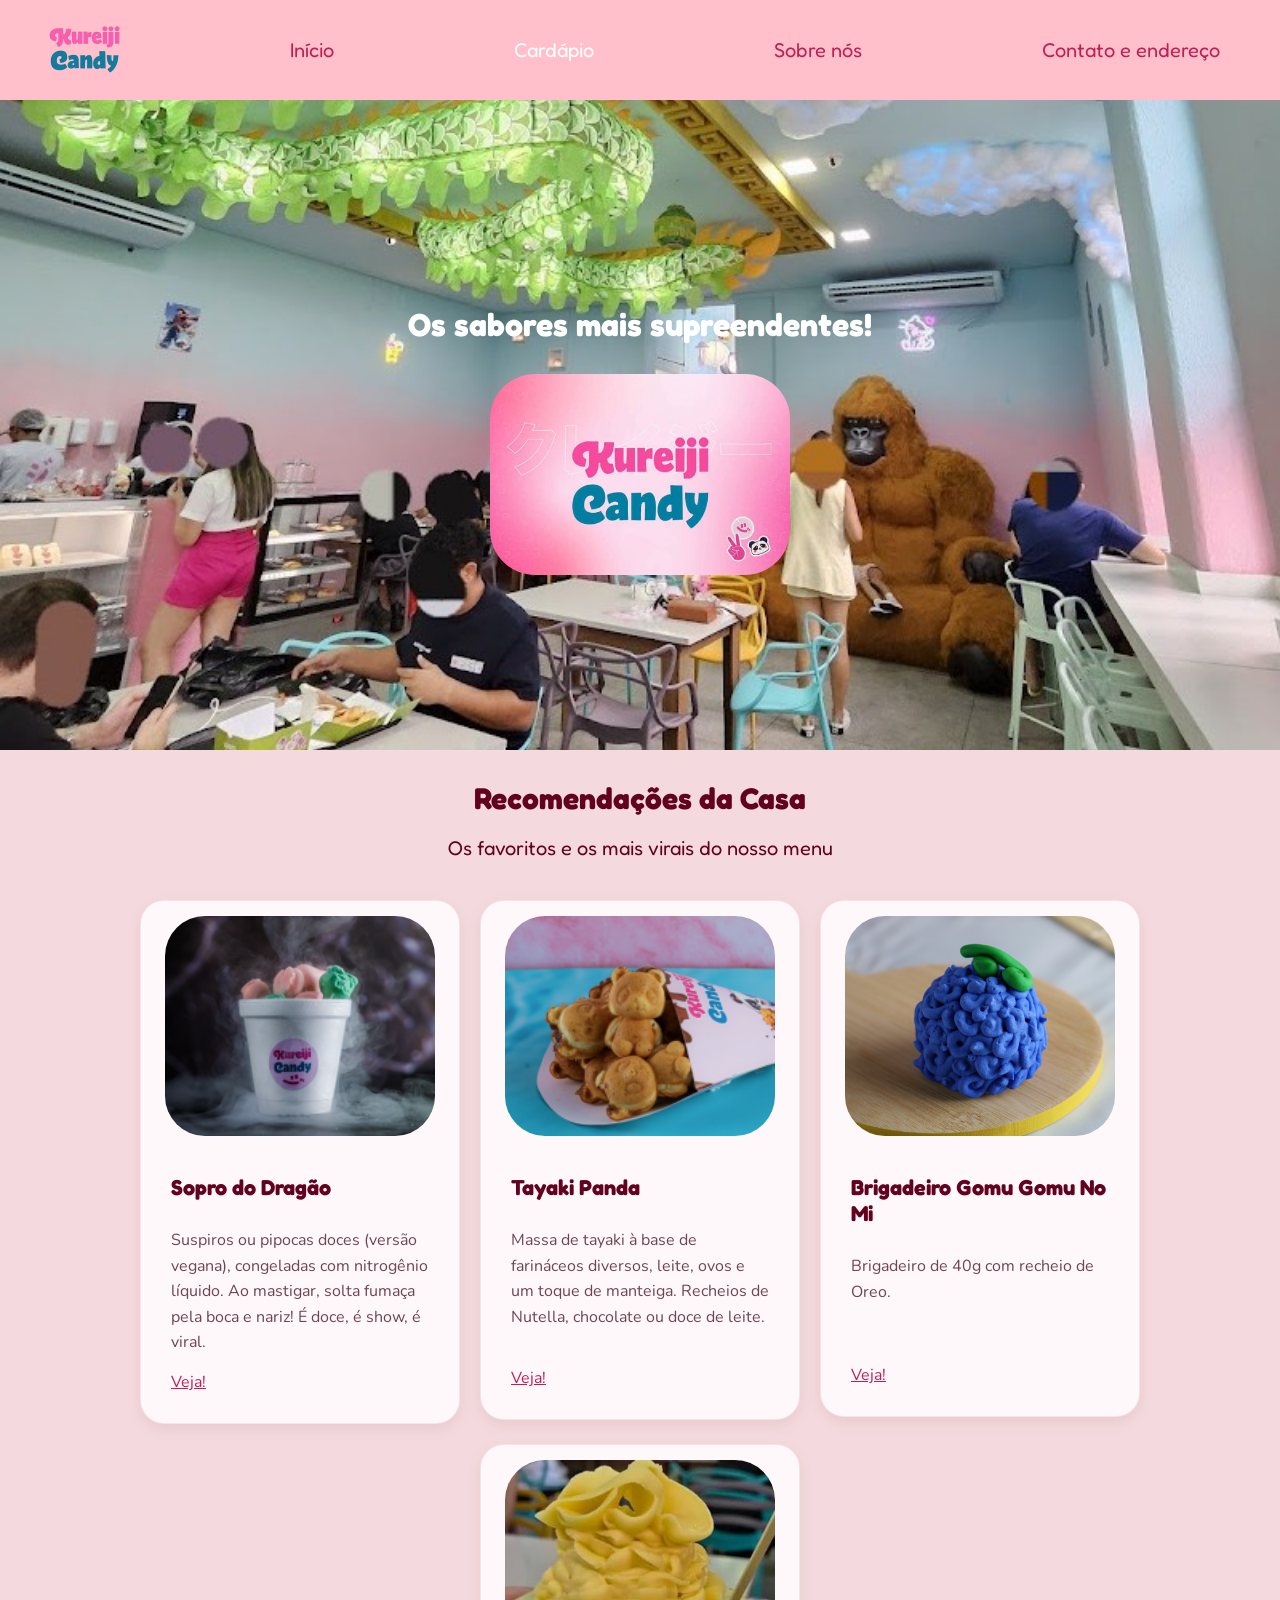
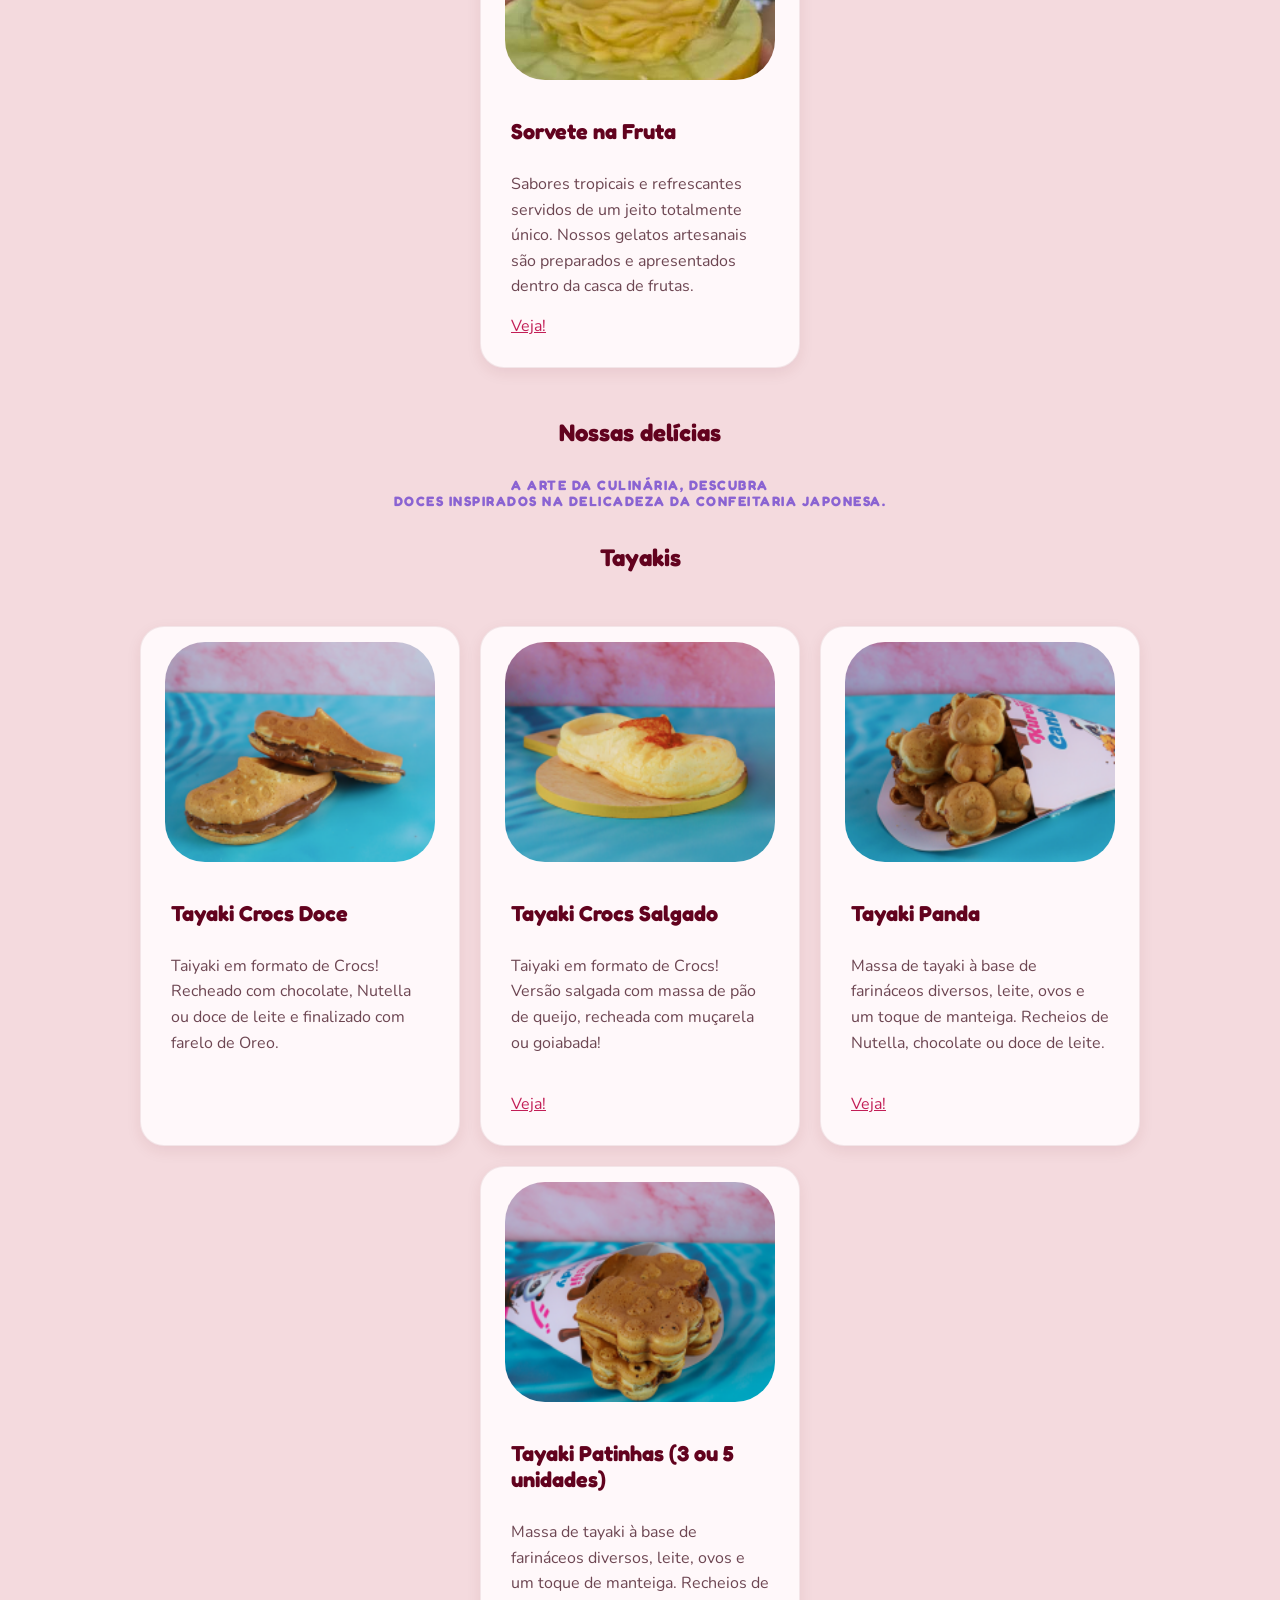
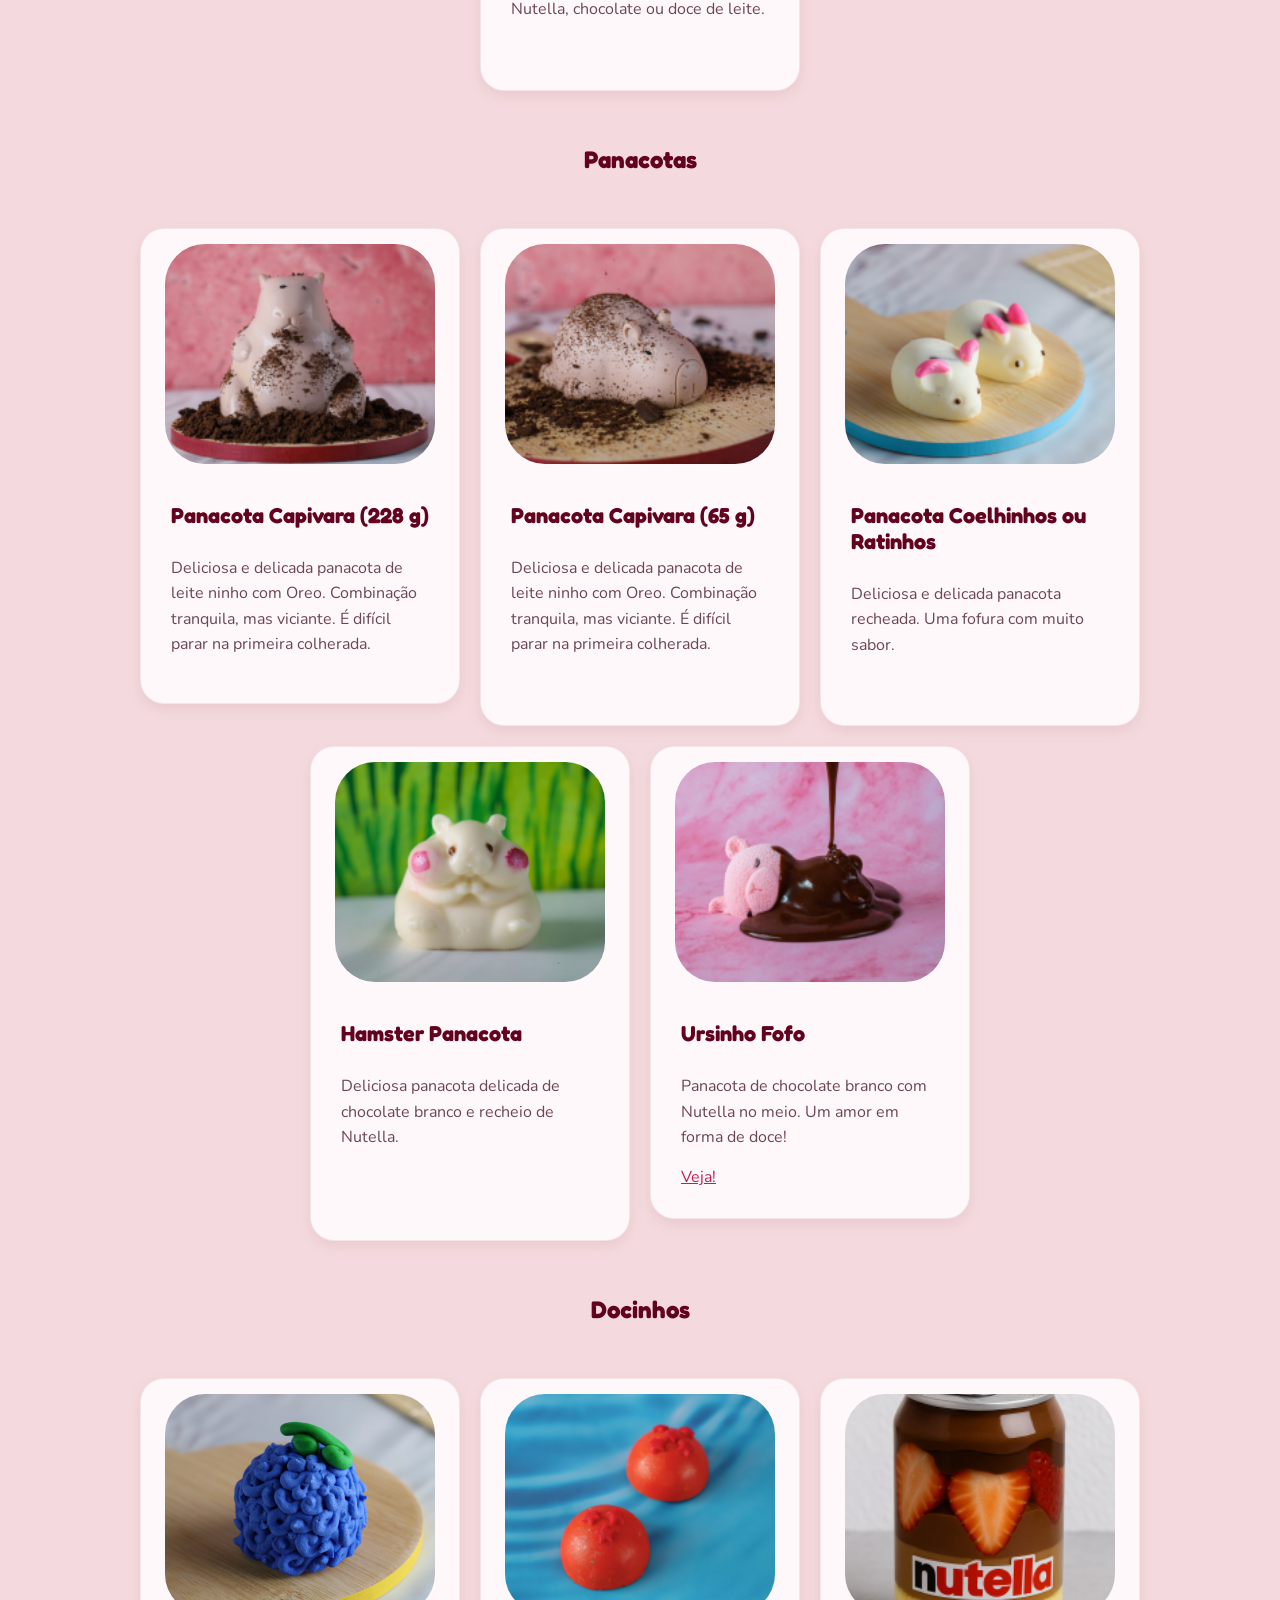
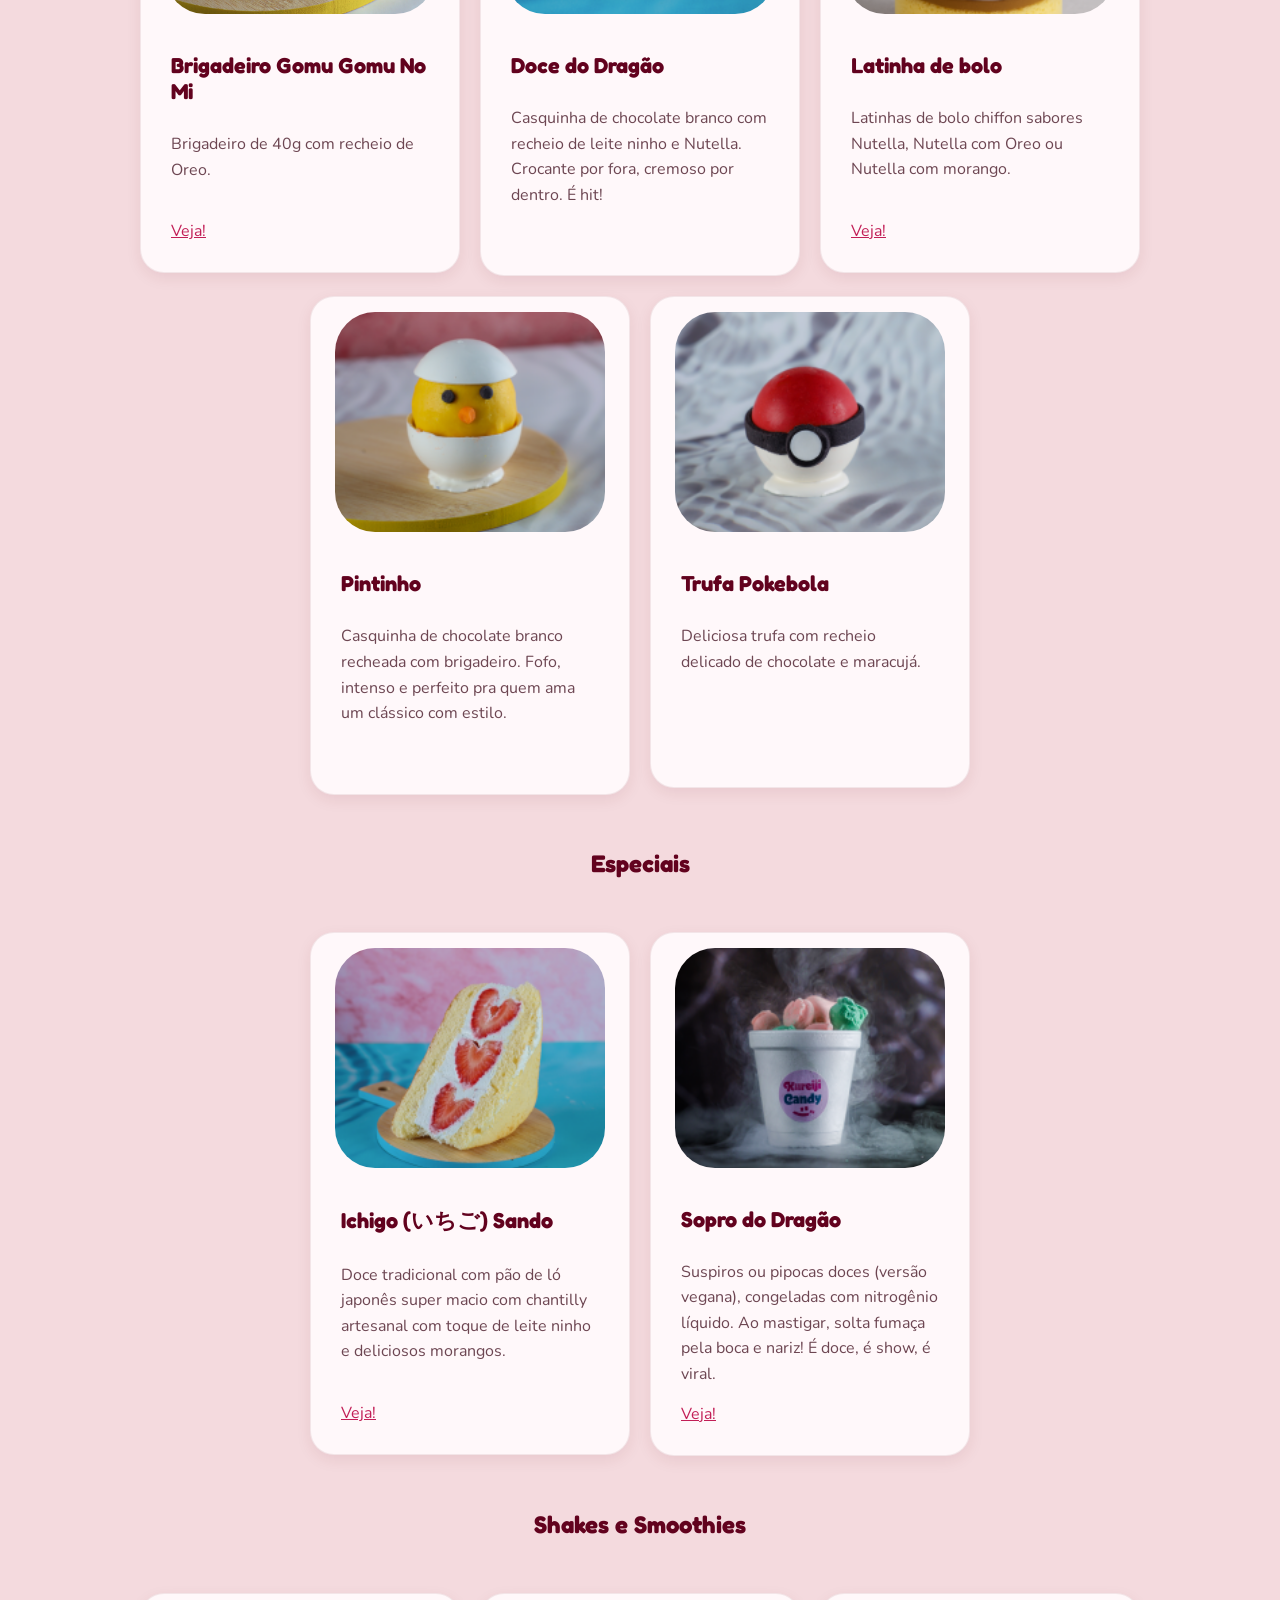
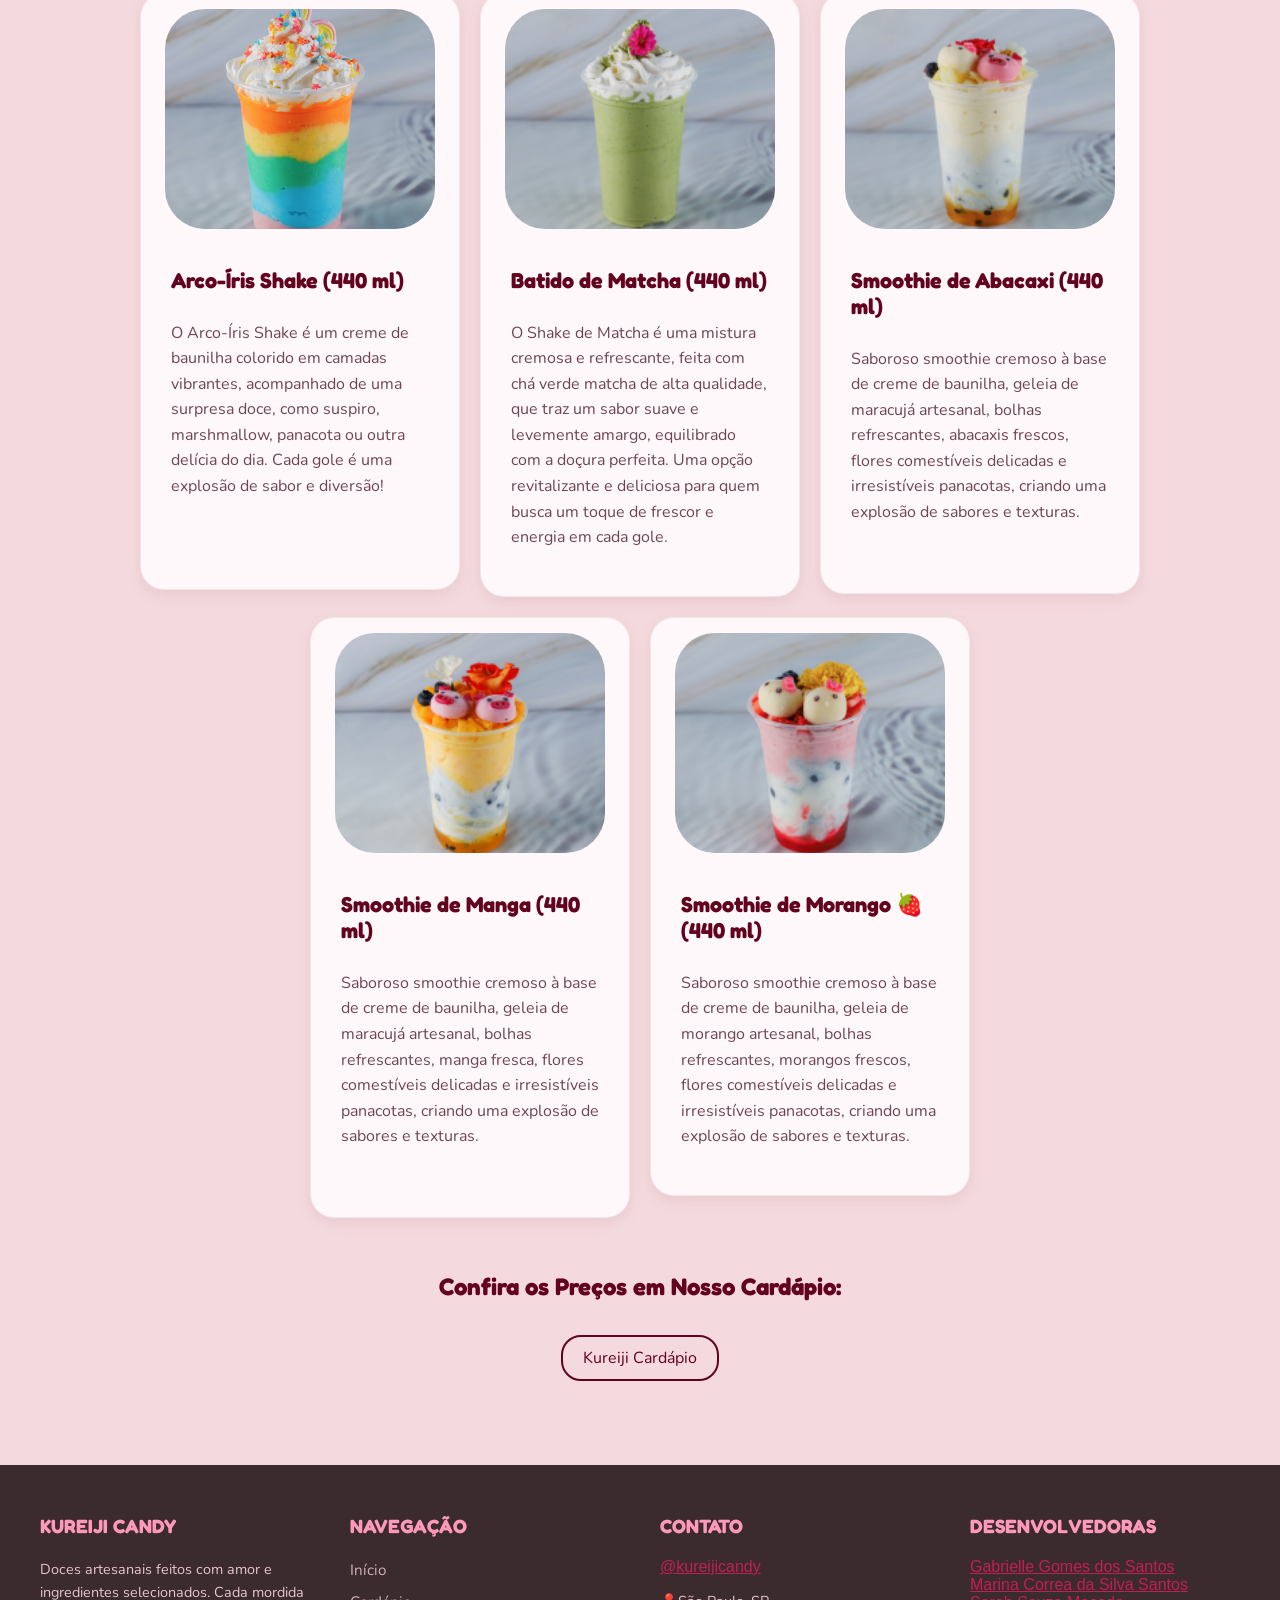
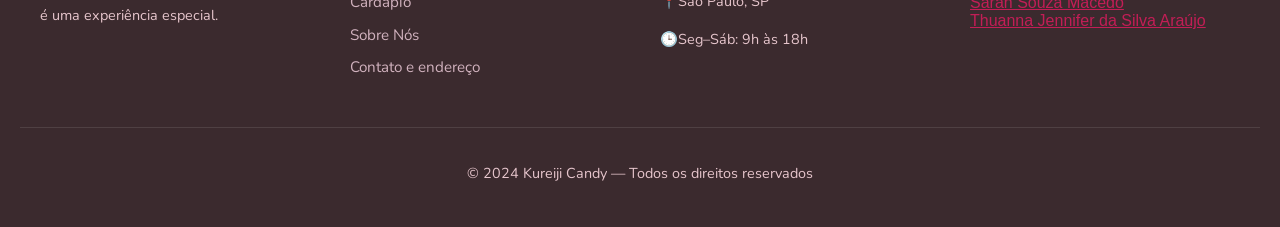
==== commit 766cd769: "Update item links and improve card text formatting Updated links for various items to direct to spec" ====
--- a/paginas/Cardapio.html
+++ b/paginas/Cardapio.html
@@ -85,7 +85,7 @@
       <div class="card-body">
         <h4 class="card-title">Brigadeiro Gomu Gomu No Mi</h4>
         <p class="card-text">Brigadeiro de 40g com recheio de Oreo.</p><br/><br/>
-        <a href="#" class="btn-solid theme-primary">Veja!</a>
+        <a href="https://www.instagram.com/p/C-lMpDVvczW/?vrfl=cTNsbm4zZGl3OTAw" class="btn-solid theme-primary">Veja!</a>
       </div>
     </section>
 
@@ -123,8 +123,8 @@
       <img src="../imagens/Crocs doce-thumbnail.png" class="card-img-top" alt="Tayaki Crocs Doce">
       <div class="card-body">
         <h4 class="card-title">Tayaki Crocs Doce</h4>
-        <p class="card-text">Taiyaki em formato de Crocs! Recheado com chocolate, Nutella ou doce de leite e finalizado com farelo de Oreo.</p><br/>
-        <a href="#" class="btn-solid theme-primary">Veja!i</a>
+        <p class="card-text">Taiyaki em formato de Crocs! Recheado com chocolate, Nutella ou doce de leite e finalizado com farelo de Oreo.</p><br/><br/>
+        <a href="#" class="btn-solid theme-primary"></a>
       </div>
     </section>
 
@@ -154,7 +154,8 @@
       <div class="card-body">
         <h4 class="card-title">Tayaki Patinhas (3 ou 5 unidades)</h4>
         <p class="card-text">Massa de tayaki à base de farináceos diversos, leite, ovos e um toque de manteiga. Recheios de Nutella, chocolate ou doce de leite.</p>
-        <a href="#" class="btn-solid theme-primary">Veja!</a>
+<br/>
+        <a href="#" class="btn-solid theme-primary"></a>
       </div>
     </section>
 
@@ -176,7 +177,7 @@
       <div class="card-body">
         <h4 class="card-title">Panacota Capivara (228 g)</h4>
         <p class="card-text">Deliciosa e delicada panacota de leite ninho com Oreo. Combinação tranquila, mas viciante. É difícil parar na primeira colherada.</p>
-        <a href="#" class="btn-solid theme-primary">Veja!</a>
+        <a href="#" class="btn-solid theme-primary"></a>
       </div>
     </section>
 
@@ -186,7 +187,7 @@
       <div class="card-body">
         <h4 class="card-title">Panacota Capivara (65 g)</h4>
         <p class="card-text">Deliciosa e delicada panacota de leite ninho com Oreo. Combinação tranquila, mas viciante. É difícil parar na primeira colherada.</p><br/>
-        <a href="#" class="btn-solid theme-primary">Veja!</a>
+        <a href="#" class="btn-solid theme-primary"></a>
       </div>
     </section>
 
@@ -196,7 +197,7 @@
       <div class="card-body">
         <h4 class="card-title">Panacota Coelhinhos ou Ratinhos</h4>
         <p class="card-text">Deliciosa e delicada panacota recheada. Uma fofura com muito sabor.</p><br/>
-        <a href="#" class="btn-solid theme-primary">Veja!</a>
+        <a href="#" class="btn-solid theme-primary"></a>
       </div>
     </section>
 
@@ -206,7 +207,7 @@
       <div class="card-body">
         <h4 class="card-title">Hamster Panacota</h4>
         <p class="card-text">Deliciosa panacota delicada de chocolate branco e recheio de Nutella.</p><br/><br/>
-        <a href="#" class="btn-solid theme-primary">Veja!</a>
+        <a href="#" class="btn-solid theme-primary"></a>
       </div>
     </section>
 
@@ -236,7 +237,7 @@
       <div class="card-body">
         <h4 class="card-title">Brigadeiro Gomu Gomu No Mi</h4>
         <p class="card-text">Brigadeiro de 40g com recheio de Oreo.</p><br/>
-        <a href="#" class="btn-solid theme-primary">Veja!</a>
+        <a href="https://www.instagram.com/p/C-lMpDVvczW/?vrfl=cTNsbm4zZGl3OTAw" class="btn-solid theme-primary">Veja!</a>
       </div>
     </section>
 
@@ -246,7 +247,8 @@
       <div class="card-body">
         <h4 class="card-title">Doce do Dragão</h4>
         <p class="card-text">Casquinha de chocolate branco com recheio de leite ninho e Nutella. Crocante por fora, cremoso por dentro. É hit!</p>
-        <a href="#" class="btn-solid theme-primary">Veja!</a>
+<br/>
+        <a href="#" class="btn-solid theme-primary"></a>
       </div>
     </section>
 
@@ -266,7 +268,8 @@
       <div class="card-body">
         <h4 class="card-title">Pintinho</h4>
         <p class="card-text">Casquinha de chocolate branco recheada com brigadeiro. Fofo, intenso e perfeito pra quem ama um clássico com estilo.</p>
-        <a href="#" class="btn-solid theme-primary">Veja!</a>
+<br/>
+        <a href="#" class="btn-solid theme-primary"></a>
       </div>
     </section>
 
@@ -276,7 +279,7 @@
       <div class="card-body">
         <h4 class="card-title">Trufa Pokebola</h4>
         <p class="card-text">Deliciosa trufa com recheio delicado de chocolate e maracujá.</p><br/><br/><br/>
-        <a href="#" class="btn-solid theme-primary">Veja!</a>
+        <a href="#" class="btn-solid theme-primary"></a>
       </div>
     </section>
  </div>
@@ -297,7 +300,7 @@
       <img src="../imagens/Ichigo Sando-thumbnail.png" class="card-img-top" alt="Ichigo Sando">
       <div class="card-body">
         <h4 class="card-title">Ichigo (いちご) Sando</h4>
-        <p class="card-text">Doce tradicional com pão de ló japonês super macio com chantilly artesanal com toque de leite ninho e deliciosos morangos.</p>
+        <p class="card-text">Doce tradicional com pão de ló japonês super macio com chantilly artesanal com toque de leite ninho e deliciosos morangos.</p><br/>
         <a href="https://www.instagram.com/reel/DWCIn-wDekg/?rpxt=MWsxZjNobHlmNzlxaA==" class="btn-solid theme-primary">Veja!</a>
       </div>
     </section>
@@ -329,7 +332,7 @@
       <div class="card-body">
         <h4 class="card-title">Arco-Íris Shake (440 ml)</h4>
         <p class="card-text">O Arco-Íris Shake é um creme de baunilha colorido em camadas vibrantes, acompanhado de uma surpresa doce, como suspiro, marshmallow, panacota ou outra delícia do dia. Cada gole é uma explosão de sabor e diversão!</p></br></br>
-        <a href="#" class="btn-solid theme-primary">Veja!</a>
+        <a href="#" class="btn-solid theme-primary"></a>
       </div>
     </section>
 
@@ -339,7 +342,7 @@
       <div class="card-body">
         <h4 class="card-title">Batido de Matcha (440 ml)</h4>
         <p class="card-text">O Shake de Matcha é uma mistura cremosa e refrescante, feita com chá verde matcha de alta qualidade, que traz um sabor suave e levemente amargo, equilibrado com a doçura perfeita. Uma opção revitalizante e deliciosa para quem busca um toque de frescor e energia em cada gole.</p>
-        <a href="#" class="btn-solid theme-primary">Veja!</a>
+        <a href="#" class="btn-solid theme-primary"></a>
       </div>
     </section>
 
@@ -349,7 +352,7 @@
       <div class="card-body">
         <h4 class="card-title">Smoothie de Abacaxi (440 ml)</h4>
         <p class="card-text">Saboroso smoothie cremoso à base de creme de baunilha, geleia de maracujá artesanal, bolhas refrescantes, abacaxis frescos, flores comestíveis delicadas e irresistíveis panacotas, criando uma explosão de sabores e texturas.</p></br>
-        <a href="#" class="btn-solid theme-primary">Veja!</a>
+        <a href="#" class="btn-solid theme-primary"></a>
       </div>
     </section>
 
@@ -359,7 +362,7 @@
       <div class="card-body">
         <h4 class="card-title">Smoothie de Manga (440 ml)</h4>
         <p class="card-text">Saboroso smoothie cremoso à base de creme de baunilha, geleia de maracujá artesanal, bolhas refrescantes, manga fresca, flores comestíveis delicadas e irresistíveis panacotas, criando uma explosão de sabores e texturas.</p></br>
-        <a href="#" class="btn-solid theme-primary">Veja!</a>
+        <a href="#" class="btn-solid theme-primary"></a>
       </div>
     </section>
 
@@ -369,7 +372,7 @@
       <div class="card-body">
         <h4 class="card-title">Smoothie de Morango 🍓 (440 ml)</h4>
         <p class="card-text">Saboroso smoothie cremoso à base de creme de baunilha, geleia de morango artesanal, bolhas refrescantes, morangos frescos, flores comestíveis delicadas e irresistíveis panacotas, criando uma explosão de sabores e texturas.</p>
-        <a href="#" class="btn-solid theme-primary">Veja!</a>
+        <a href="#" class="btn-solid theme-primary"></a>
       </div>
     </section>
   </div>
@@ -421,7 +424,11 @@
 
             <div class="footer-coluna">
                 <h3>Desenvolvedoras</h3>
-                <p>Site desenvolvido GSTM System On.</p>
+                <a href="#" class="btn-solid theme-primary">Gabrielle Gomes dos Santos</a></br>
+                <a href="#" class="btn-solid theme-primary">Marina Correa da Silva Santos</a></br>
+                <a href="#" class="btn-solid theme-primary">Sarah Souza Macedo</a></br>
+                <a href="#" class="btn-solid theme-primary">Thuanna Jennifer da Silva Araújo</a>
+
             </div>
            
         </div>
